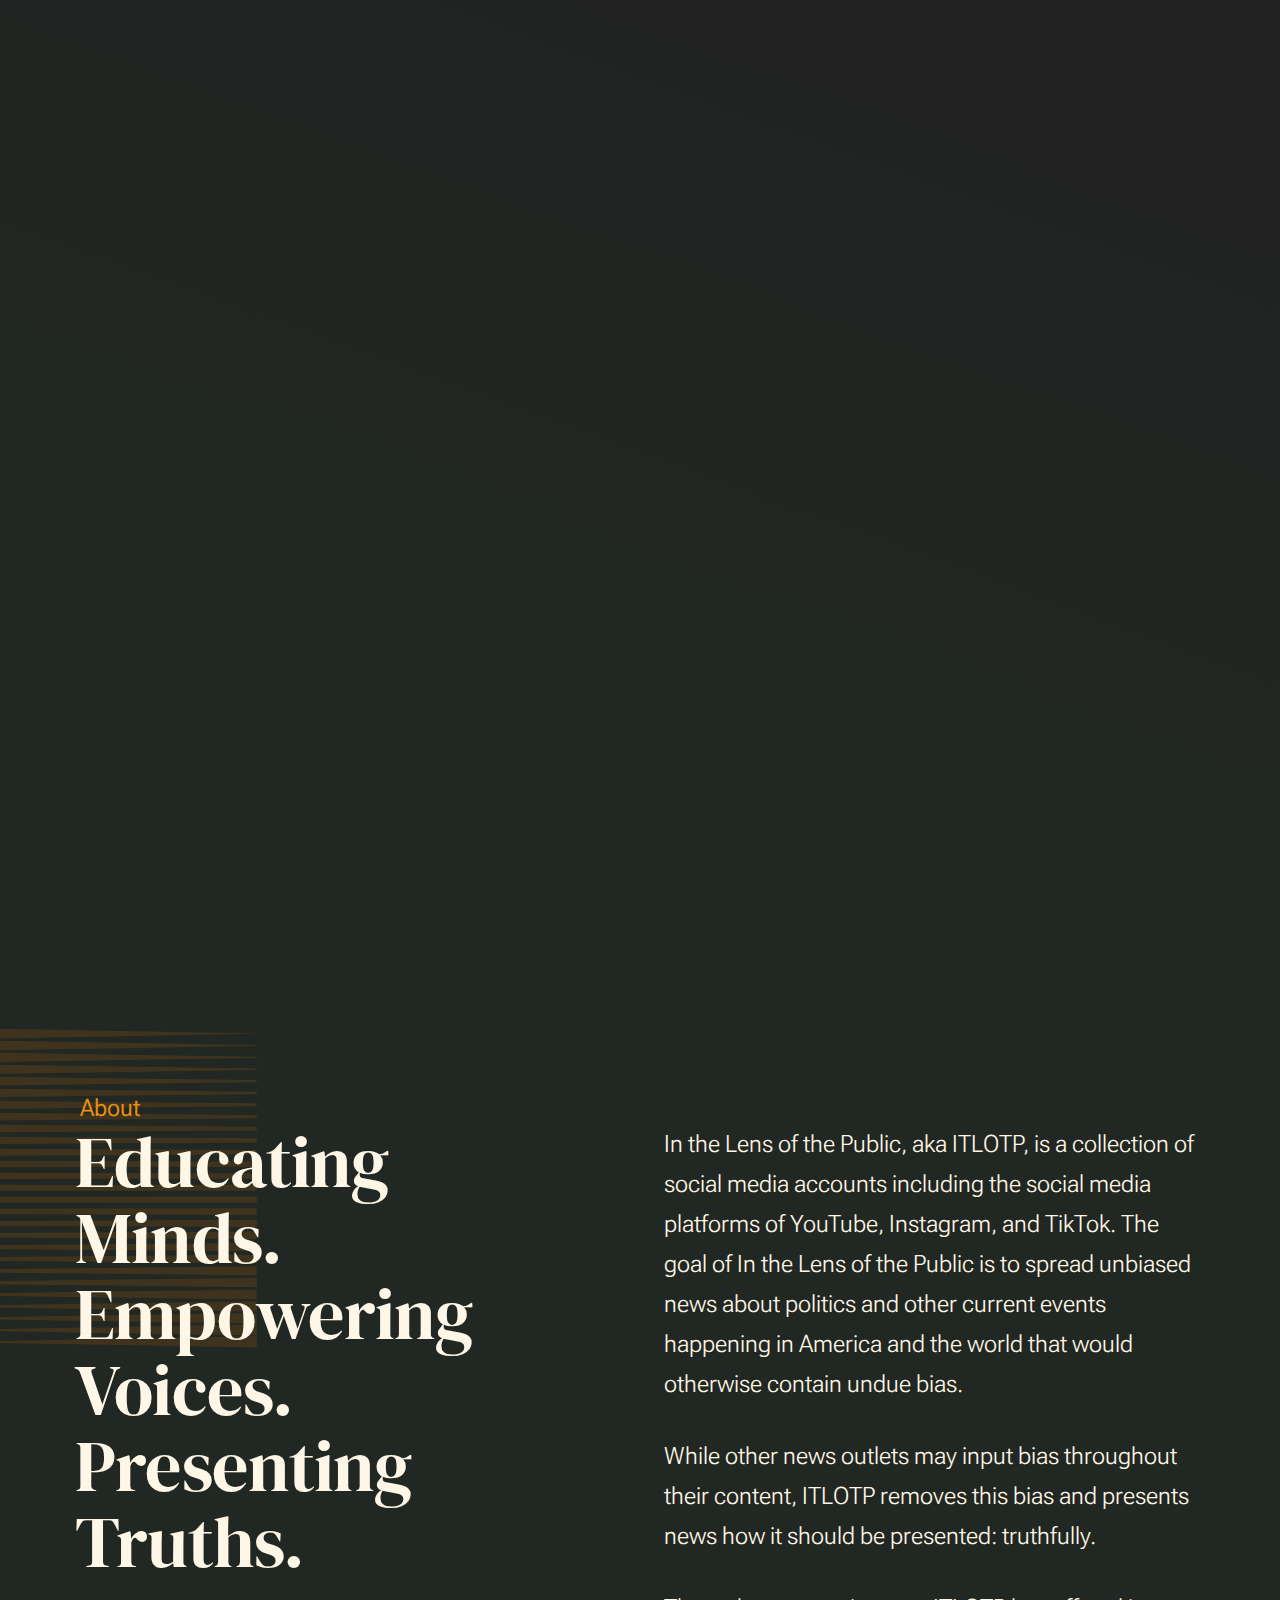
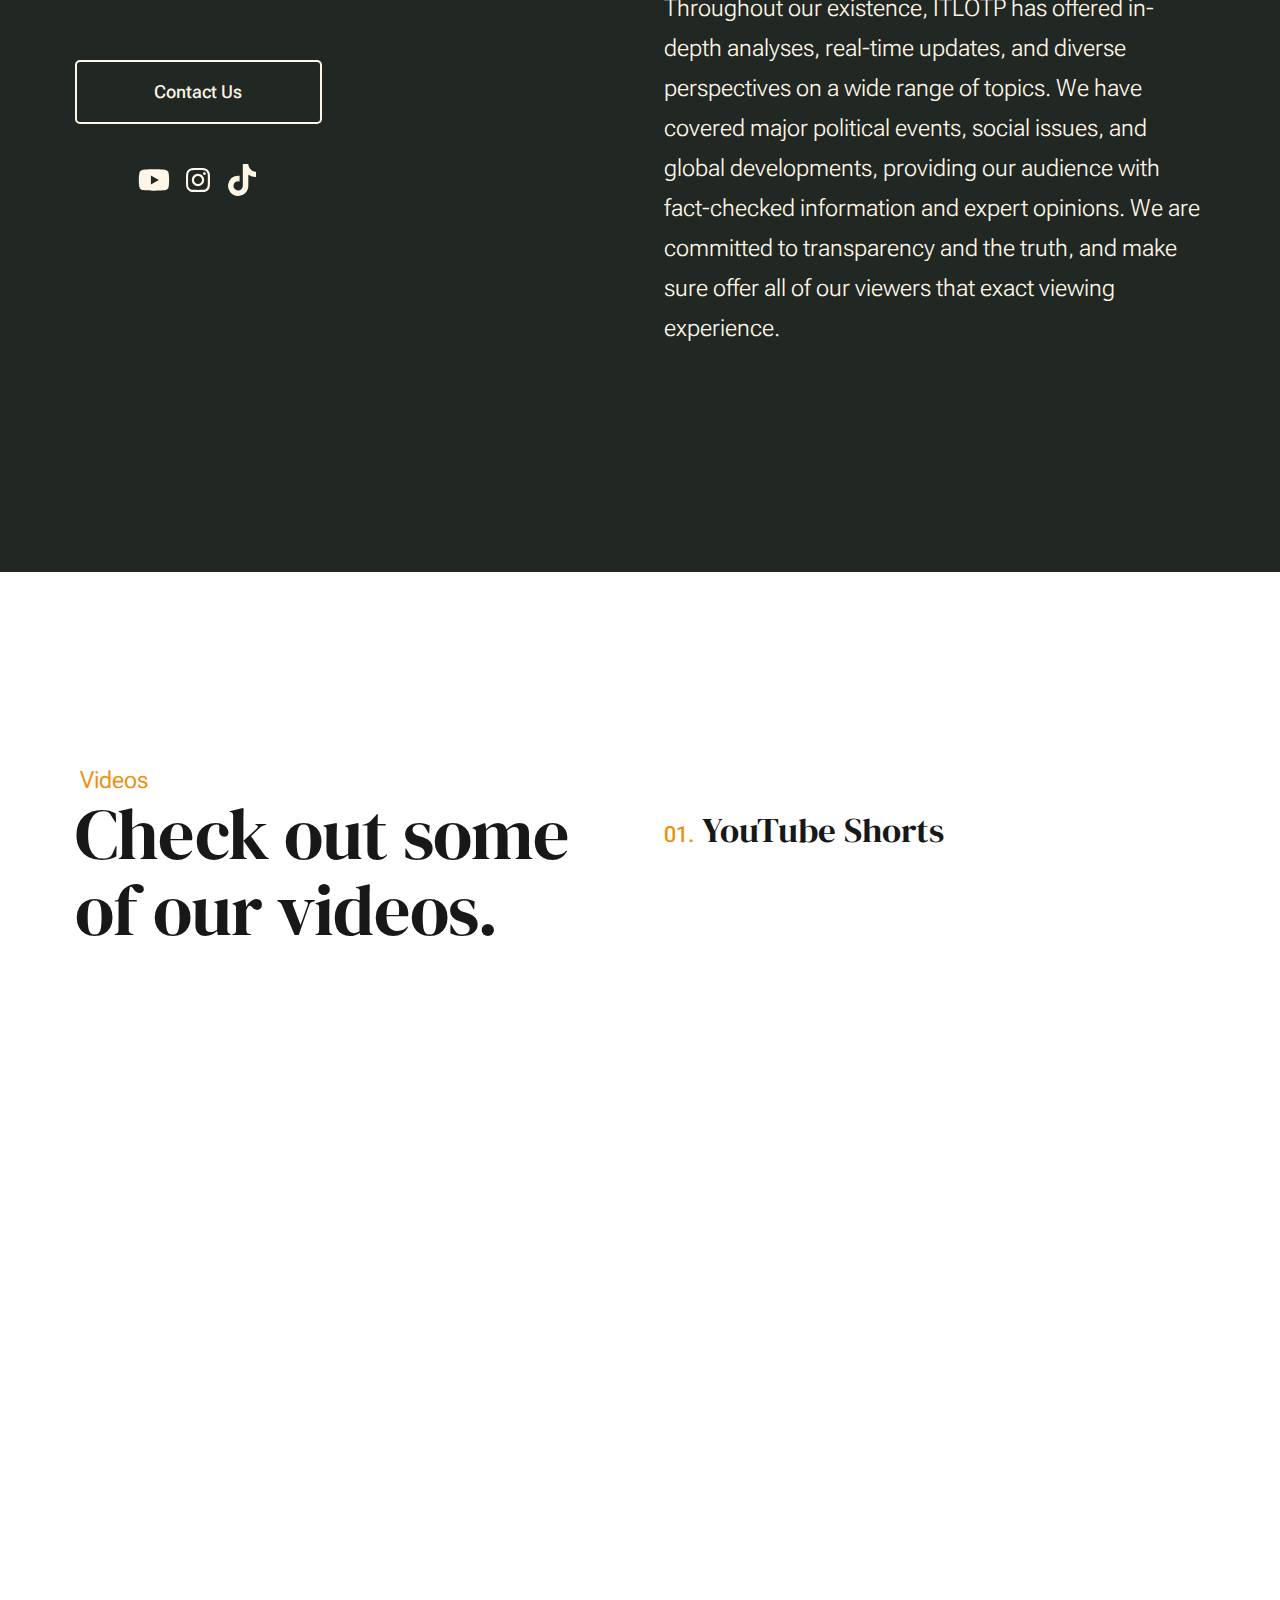
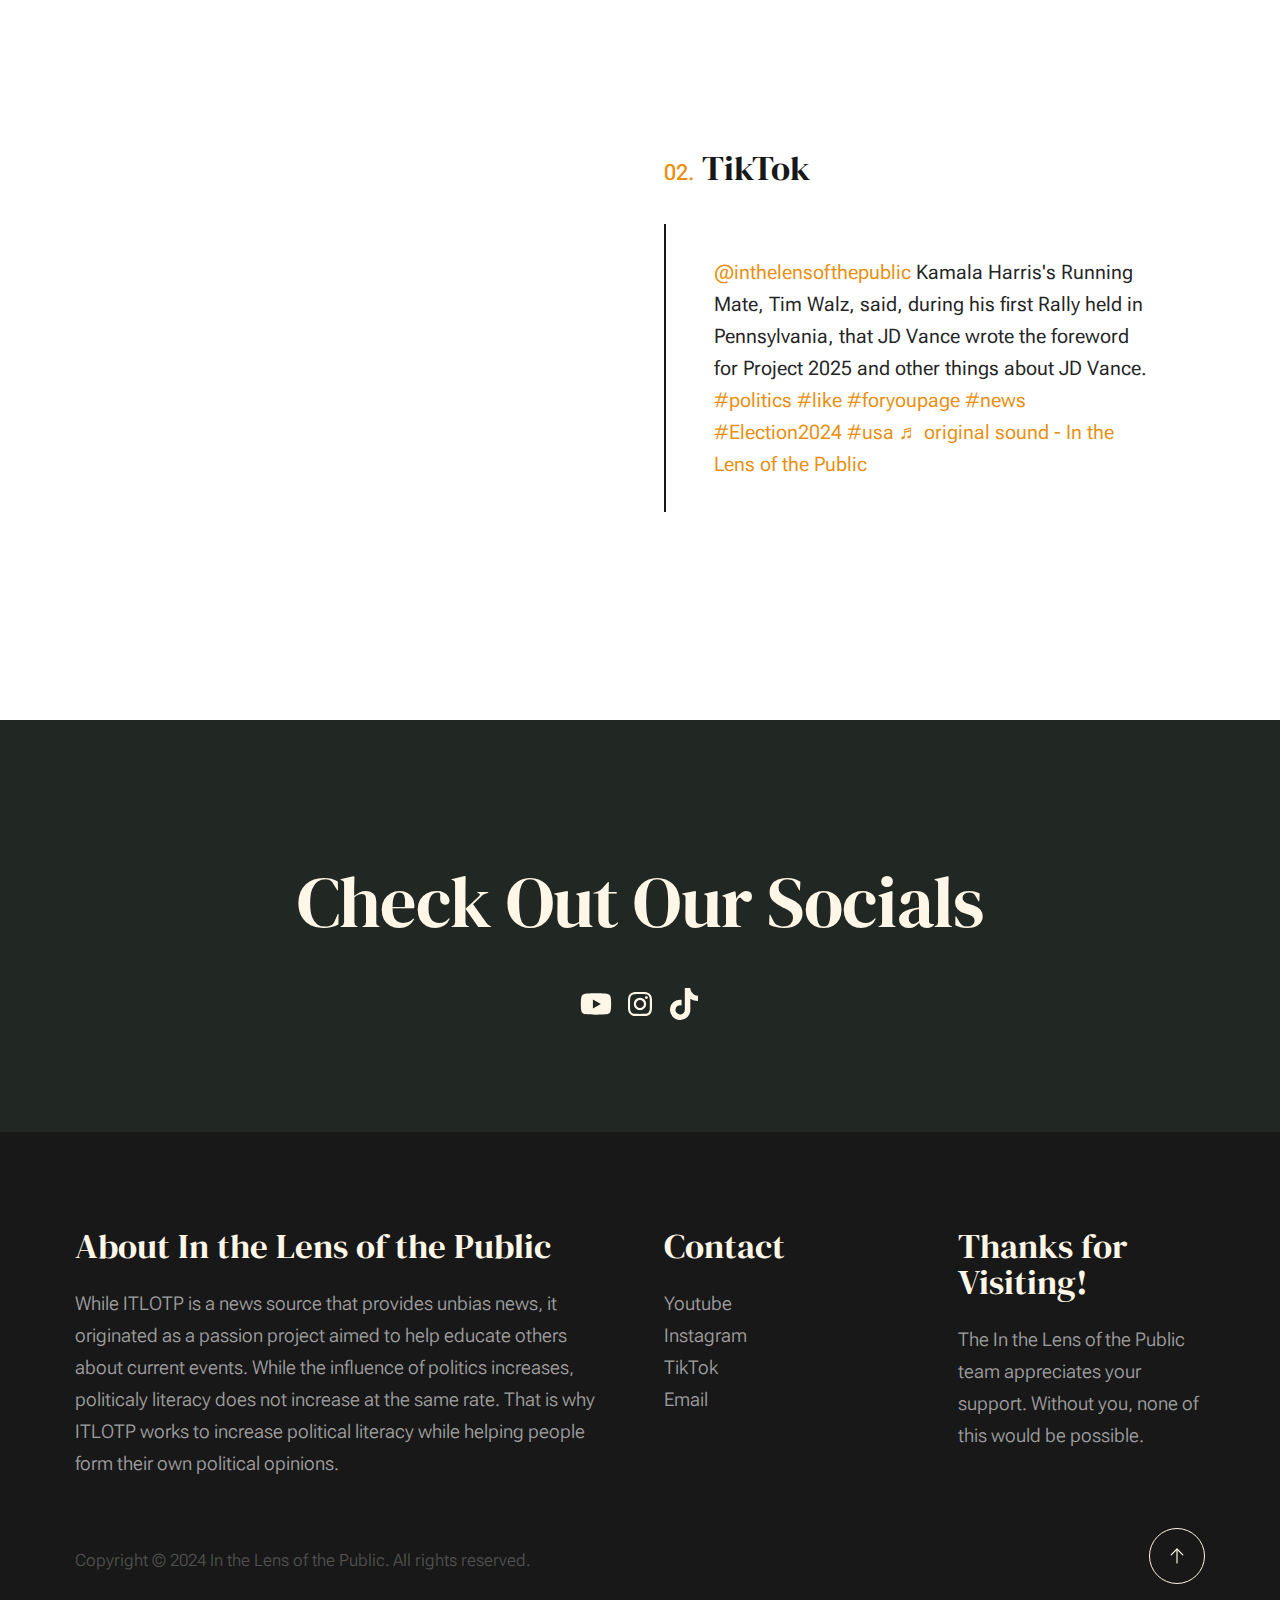
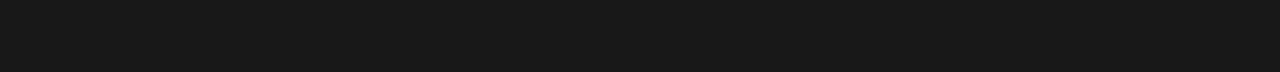
==== index.html @ 461c677e "Add files via upload" ====
<!DOCTYPE html>
<html lang="en" class="no-js" >
<head>

    <!--- basic page needs
    ================================================== -->
    <meta charset="utf-8">
    <meta name="viewport" content="width=device-width, initial-scale=1">
    <title>Home - In the Lens of the Public</title>

    <script>
        document.documentElement.classList.remove('no-js');
        document.documentElement.classList.add('js');
    </script>

    <!-- CSS
    ================================================== -->
    <link rel="stylesheet" href="css/vendor.css">
    <link rel="stylesheet" href="css/styles.css">

    <!-- favicons
    ================================================== -->
    <link rel="apple-touch-icon" sizes="180x180" href="apple-touch-icon.png">
    <link rel="icon" type="image/png" sizes="32x32" href="favicon-32x32.png">
    <link rel="icon" type="image/png" sizes="16x16" href="favicon-16x16.png">
    <link rel="manifest" href="site.webmanifest">

</head>


<body class="no-scroll" id="top">

    
    <!-- preloader
    ================================================== -->
    <div id="preloader">
        <div id="loader" class="dots-fade">
            <div></div>
            <div></div>
            <div></div>
        </div>
    </div>


    <!-- page wrap
    ================================================== -->
    <div id="page" class="s-pagewrap ss-home">


        <!-- # site header 
        ================================================== -->
        <header class="s-header">

            <div class="row s-header__inner width-sixteen-col">

                <div class="s-header__block">
                    <div class="s-header__logo">
                        <a class="logo" href="index.html">
                            <img src="images/inthelensofthepublic_pfp-no-background.png" width="30px" alt="Homepage">
                        </a>
                    </div>

                    <a class="s-header__menu-toggle" href="#0"><span>Menu</span></a>
                </div> <!-- end s-header__block -->

                <nav class="s-header__nav">
    
                    <ul class="s-header__menu-links">
                        <li><a href="index.html#about">About</a></li>
                        <li><a href="index.html#videos">Videos</a></li>
                        <li><a href="termscon.html">Terms and Conditions</a></li>
                        <!-- <li><a href="contact.html">Contact</a></li> -->
                    </ul> <!-- s-header__menu-links -->

                    <div class="s-header__contact">
                        <a href="contact.html" class="btn btn--primary s-header__contact-btn">Contact</a>                        
                    </div> <!-- s-header__contact -->
    
                </nav> <!-- end s-header__nav -->

            </div> <!-- end s-header__inner -->

        </header> <!-- end s-header -->


        <!-- # site main content
        ================================================== -->
        <section id="content" class="s-content">

            <!-- intro
            ----------------------------------------------- -->
            <section id="intro" class="s-intro">

                <div class="row s-intro__content width-sixteen-col">

                    <div class="column lg-12 s-intro__content-inner grid-block">
                        
                        <div class="s-intro__content-text">
                            <div class="s-intro__content-pretitle text-pretitle">In the Lens of the Public</div>
                            <h1 class="s-intro__content-title">
                            Your place for <br>
                            unbaised news <br>
                            covering politics <br>
                            and more.
                            </h1>
                        </div> <!-- s-intro__content-text -->

                        <div class="s-intro__content-media"> 
                            <div class="s-intro__content-media-inner">                               
                                <img src="images/inthelensofthepublic_pfp-no-background.png" alt="">
                                <div class="lines">                               
                                    <span></span>                                  
                                </div>
                            </div>
                        </div> <!-- s-intro__content-media -->                      

                        <div class="s-intro__scroll-down">
                            <a href="#about" class="smoothscroll">
                                <div class="scroll-icon">
                                    <svg xmlns="http://www.w3.org/2000/svg" viewBox="0 0 24 24" width="36" height="36" fill="none" stroke="#97b34a" stroke-width="1" stroke-linecap="round" stroke-linejoin="round">&lt;!--!  Atomicons Free 1.00 by @atisalab License - https://atomicons.com/license/ (Icons: CC BY 4.0) Copyright 2021 Atomicons --&gt;<polyline points="7 13 12 18 17 13"></polyline><line x1="12" y1="18" x2="12" y2="6"></line></svg>
                                </div>
                                <span>Scroll for more</span>
                            </a>
                        </div> <!-- s-intro__scroll-down -->
                        
                    </div> <!-- s-intro__content-inner -->

                </div> <!-- s-intro__content -->

            </section> <!-- end s-intro -->

            <!-- about
            ----------------------------------------------- -->
            <section id="about" class="s-about target-section">

                <div class="row s-about__content width-sixteen-col">
                    <div class="column grid-block grid-section-split">

                        <img src="images/geometric_shape.svg" alt="" class="s-about__content-imgbg">

                        <div class="section-header grid-section-split__header">
                            <div class="text-pretitle">About</div>                           
                            <h2 class="text-display-title">
                            Educating Minds. Empowering Voices. Presenting Truths.
                            </h2>                           
                        </div> <!-- end section-header -->

                        <div class="s-about__content-main grid-section-split__primary">
                            <p class="attention-getter">
                                In the Lens of the Public, aka ITLOTP, is a collection of social media accounts including the social media platforms
                                of YouTube, Instagram, and TikTok. The goal of In the Lens of the Public is to spread unbiased news about
                                politics and other current events happening in America and the world that would otherwise contain undue bias.
                            </p>

                            <p class="attention-getter">
                            While other news outlets may input bias throughout their content, ITLOTP removes this bias and presents news how it
                            should be presented: truthfully.
                            </p>

                            <p class="attention-getter">
                                Throughout our existence, ITLOTP has offered in-depth analyses, real-time updates, and diverse perspectives
                                on a wide range of topics. We have covered major political events, social issues, and global developments,
                                providing our audience with fact-checked information and expert opinions. We are committed to transparency
                                 and the truth, and make sure offer all of our viewers that exact viewing experience.
                            </p>
                        </div> <!-- end s-about__content-main -->

                        <div class="s-about__content-btn grid-section-split__bottom">
                            <a href="contact.html" class="btn btn--stroke u-fullwidth">Contact Us</a>

                            <ul class="s-about__social social-list">
                                <li>
                                    <a href="https://www.youtube.com/@inthelensofthepublic" target="_blank">
                                        <svg xmlns="http://www.w3.org/2000/svg" viewBox="0 0 576 512"><!--!Font Awesome Free 6.6.0 by @fontawesome - https://fontawesome.com License - https://fontawesome.com/license/free Copyright 2024 Fonticons, Inc.--><path d="M549.7 124.1c-6.3-23.7-24.8-42.3-48.3-48.6C458.8 64 288 64 288 64S117.2 64 74.6 75.5c-23.5 6.3-42 24.9-48.3 48.6-11.4 42.9-11.4 132.3-11.4 132.3s0 89.4 11.4 132.3c6.3 23.7 24.8 41.5 48.3 47.8C117.2 448 288 448 288 448s170.8 0 213.4-11.5c23.5-6.3 42-24.2 48.3-47.8 11.4-42.9 11.4-132.3 11.4-132.3s0-89.4-11.4-132.3zm-317.5 213.5V175.2l142.7 81.2-142.7 81.2z"/></svg>
                                        <span class="u-screen-reader-text">Youtube</span>
                                    </a>
                                </li>
                                <li>
                                    <a href="https://www.instagram.com/inthelensofthepublic/" target="_blank">
                                        <svg xmlns="http://www.w3.org/2000/svg" width="24" height="24" viewBox="0 0 24 24" style="fill:rgba(0, 0, 0, 1);transform:;-ms-filter:"><path d="M11.999,7.377c-2.554,0-4.623,2.07-4.623,4.623c0,2.554,2.069,4.624,4.623,4.624c2.552,0,4.623-2.07,4.623-4.624 C16.622,9.447,14.551,7.377,11.999,7.377L11.999,7.377z M11.999,15.004c-1.659,0-3.004-1.345-3.004-3.003 c0-1.659,1.345-3.003,3.004-3.003s3.002,1.344,3.002,3.003C15.001,13.659,13.658,15.004,11.999,15.004L11.999,15.004z"></path><circle cx="16.806" cy="7.207" r="1.078"></circle><path d="M20.533,6.111c-0.469-1.209-1.424-2.165-2.633-2.632c-0.699-0.263-1.438-0.404-2.186-0.42 c-0.963-0.042-1.268-0.054-3.71-0.054s-2.755,0-3.71,0.054C7.548,3.074,6.809,3.215,6.11,3.479C4.9,3.946,3.945,4.902,3.477,6.111 c-0.263,0.7-0.404,1.438-0.419,2.186c-0.043,0.962-0.056,1.267-0.056,3.71c0,2.442,0,2.753,0.056,3.71 c0.015,0.748,0.156,1.486,0.419,2.187c0.469,1.208,1.424,2.164,2.634,2.632c0.696,0.272,1.435,0.426,2.185,0.45 c0.963,0.042,1.268,0.055,3.71,0.055s2.755,0,3.71-0.055c0.747-0.015,1.486-0.157,2.186-0.419c1.209-0.469,2.164-1.424,2.633-2.633 c0.263-0.7,0.404-1.438,0.419-2.186c0.043-0.962,0.056-1.267,0.056-3.71s0-2.753-0.056-3.71C20.941,7.57,20.801,6.819,20.533,6.111z M19.315,15.643c-0.007,0.576-0.111,1.147-0.311,1.688c-0.305,0.787-0.926,1.409-1.712,1.711c-0.535,0.199-1.099,0.303-1.67,0.311 c-0.95,0.044-1.218,0.055-3.654,0.055c-2.438,0-2.687,0-3.655-0.055c-0.569-0.007-1.135-0.112-1.669-0.311 c-0.789-0.301-1.414-0.923-1.719-1.711c-0.196-0.534-0.302-1.099-0.311-1.669c-0.043-0.95-0.053-1.218-0.053-3.654 c0-2.437,0-2.686,0.053-3.655c0.007-0.576,0.111-1.146,0.311-1.687c0.305-0.789,0.93-1.41,1.719-1.712 c0.534-0.198,1.1-0.303,1.669-0.311c0.951-0.043,1.218-0.055,3.655-0.055c2.437,0,2.687,0,3.654,0.055 c0.571,0.007,1.135,0.112,1.67,0.311c0.786,0.303,1.407,0.925,1.712,1.712c0.196,0.534,0.302,1.099,0.311,1.669 c0.043,0.951,0.054,1.218,0.054,3.655c0,2.436,0,2.698-0.043,3.654H19.315z"></path></svg>
                                        <span class="u-screen-reader-text">Instagram</span>
                                    </a>
                                </li>
                                <li>
                                    <a href="https://www.tiktok.com/@inthelensofthepublic/" target="_blank">
                                        <svg xmlns="http://www.w3.org/2000/svg" viewBox="0 0 448 512"><!--!Font Awesome Free 6.6.0 by @fontawesome - https://fontawesome.com License - https://fontawesome.com/license/free Copyright 2024 Fonticons, Inc.--><path d="M448 209.9a210.1 210.1 0 0 1 -122.8-39.3V349.4A162.6 162.6 0 1 1 185 188.3V278.2a74.6 74.6 0 1 0 52.2 71.2V0l88 0a121.2 121.2 0 0 0 1.9 22.2h0A122.2 122.2 0 0 0 381 102.4a121.4 121.4 0 0 0 67 20.1z"/></svg>
                                        <span class="u-screen-reader-text">TikTok</span>
                                    </a>
                                </li>
                            </ul> <!-- end s-footer__social -->
                        </div> <!-- end s-about__content-btn -->
                    
                    </div> <!-- content-inner -->
                </div>
                
            </section> <!-- end s-about -->

            <!-- expertise
            ----------------------------------------------- -->
            <section id="videos" class="s-expertise">

                <div class="row s-expertise__content width-sixteen-col">
                    <div class="column xl-12 grid-block grid-section-split">

                        <div class="section-header grid-section-split__header">
                            <div class="text-pretitle">Videos</div>                           
                            <h2 class="text-display-title">
                            Check out some of our videos.
                            </h2>     
                            
                            <!-- <p class="lead">
                            Lorem ipsum dolor sit amet consectetur adipisicing elit. Laborum suscipit debitis quam dignissimos veritatis atque pariatur magnam obcaecati fugit reprehenderit vel numquam facere esse est deserunt, perferendis commodi voluptatem similique.
                            </p> -->
                        </div> <!-- end section-header -->

                        <div class="s-expertise__content-main grid-section-split__primary">
                            <div class="grid-list-items list-items show-ctr">
                                <div class="grid-list-items__item list-items__item">
                                    <div class="grid-list-items__title list-items__item-header">
                                        <h3 class="list-items__item-title">YouTube Shorts</h3>
                                    </div>
                                    <div class="grid-list-items__text list-items__item-text">
                                        <iframe width="458" height="815" src="https://www.youtube.com/embed/u7QA6MB18es" title="JD Vance Reacts to Harris Choosing Tim Walz as Her Running Mate #politics #us #trump #kamalaharris" frameborder="0" allow="accelerometer; autoplay; clipboard-write; encrypted-media; gyroscope; picture-in-picture; web-share" referrerpolicy="strict-origin-when-cross-origin" allowfullscreen></iframe>
                                    </div>
                                </div> <!-- list-item -->
                                <br>
                                <div class="grid-list-items__item list-items__item">
                                    <div class="grid-list-items__title list-items__item-header">
                                        <h3 class="list-items__item-title">TikTok</h3>
                                    </div>
                                    <div class="grid-list-items__text list-items__item-text">
                                        <p>
                                            <blockquote class="tiktok-embed" cite="https://www.tiktok.com/@inthelensofthepublic/video/7400495485640903979" data-video-id="7400495485640903979" style="max-width: 605px;min-width: 325px;" > <section> <a target="_blank" title="@inthelensofthepublic" href="https://www.tiktok.com/@inthelensofthepublic?refer=embed">@inthelensofthepublic</a> Kamala Harris&#39;s Running Mate, Tim Walz, said, during his first Rally held in Pennsylvania, that JD Vance wrote the foreword for Project 2025 and other things about JD Vance. <a title="politics" target="_blank" href="https://www.tiktok.com/tag/politics?refer=embed">#politics</a> <a title="like" target="_blank" href="https://www.tiktok.com/tag/like?refer=embed">#like</a> <a title="foryoupage" target="_blank" href="https://www.tiktok.com/tag/foryoupage?refer=embed">#foryoupage</a> <a title="news" target="_blank" href="https://www.tiktok.com/tag/news?refer=embed">#news</a> <a title="election2024" target="_blank" href="https://www.tiktok.com/tag/election2024?refer=embed">#Election2024</a> <a title="usa" target="_blank" href="https://www.tiktok.com/tag/usa?refer=embed">#usa</a> <a target="_blank" title="♬ original sound  - In the Lens of the Public" href="https://www.tiktok.com/music/original-sound-In-the-Lens-of-the-Public-7400498515266325290?refer=embed">♬ original sound  - In the Lens of the Public</a> </section> </blockquote> <script async src="https://www.tiktok.com/embed.js"></script>
                                        </p>
                                    </div>
                                </div> <!-- list-expertise__item -->

                            </div> <!-- grid-list-items -->
                        </div> <!-- end s-expertise__content-main -->

                        <!-- <div class="s-expertise__content-btn grid-section-split__bottom">
                            <a href="services.html" class="btn btn--stroke u-fullwidth">View All Services</a> -->
                        </div> <!-- end s-about__content-btn -->

                    </div> <!-- end grid-block-->
                </div> <!-- end s-expertise__content -->

            </section> <!-- end s-expertise -->

            <!-- clients
            ----------------------------------------------- -->
            <!-- <section id="clients" class="s-clients">          

                <div class="row s-clients__content-block width-sixteen-col">
                    <div class="column xl-12 grid-block grid-section-split">
                    
                        <div class="section-header grid-section-split__header">
                            <div class="text-pretitle">Clients</div>                           
                            <h2 class="text-display-title">
                            I have had the privilege of working with these incredible brands.
                            </h2>       
                        </div> <!-- end section-header -->
                    
                        <!-- <div class="grid-section-split__primary">
                            <p class="lead">
                            Quibusdam quis autem voluptatibus earum vel ex error ea. Lorem ipsum dolor sit amet consectetur 
                            adipisicing elit. Laborum suscipit debitis quam dignissimos veritatis atque pariatur magnam 
                            obcaecati fugit reprehenderit vel numquam facere esse est deserunt, perferendis commodi voluptatem similique.
                            </p>   

                            <p>
                            Lorem ipsum dolor sit amet consectetur adipisicing elit. Porro, numquam molestiae vel quaerat quas 
                            facilis voluptates rerum aspernatur quam voluptatem ea, vitae illo, omnis minus vero minima maiores 
                            quia nihil incidunt provident debitis ab qui quasi. Iure unde numquam in nulla praesentium nesciunt 
                            dolore exercitationem, odit expedita minima quisquam ullam ex. Aut perferendis vel consectetur modi esse.
                            Temporibus reprehenderit alias magni atque repellat aspernatur voluptates, accusantium pariatur libero ad 
                            nesciunt illum labore facere. Earum iure consequatur cumque omnis maiores optio.
                            </p>
                        </div>
                    
                    </div>
                </div>

                <div class="row s-clients__content-block width-sixteen-col">
                    <div class="column xl-12">
                    
                        <div class="clients-list">                            
                            <div class="clients-list__item">
                                <a href="#0">
                                    <img src="images/clients/flash.svg" alt="">
                                </a>
                            </div>
                            <div class="clients-list__item">
                                <a href="#0">
                                    <img src="images/clients/rise.svg" alt="">
                                </a>
                            </div>
                            <div class="clients-list__item">
                                <a href="#0">
                                    <img src="images/clients/cactus.svg" alt="">
                                </a>
                            </div>
                            <div class="clients-list__item">
                                <a href="#0">
                                    <img src="images/clients/pinpoint.svg" alt="">
                                </a>
                            </div>
                            <div class="clients-list__item">
                                <a href="#0">
                                    <img src="images/clients/proline.svg" alt="">
                                </a>
                            </div>
                            <div class="clients-list__item">
                                <a href="#0">
                                    <img src="images/clients/vision.svg" alt="">
                                </a>
                            </div>
                            <div class="column clients-list__item">
                                <a href="#0">
                                    <img src="images/clients/volume.svg" alt="">
                                </a>
                            </div>
                            <div class="column clients-list__item">
                                <a href="#0">
                                    <img src="images/clients/hitech.svg" alt="">
                                </a>
                            </div><div class="clients-list__item">
                                <a href="#0">
                                    <img src="images/clients/terra.svg" alt="">
                                </a>
                            </div>
                            <div class="clients-list__item">
                                <a href="#0">
                                    <img src="images/clients/chain.svg" alt="">
                                </a>
                            </div>
                        </div> 

                    </div> 
                </div> 
                                
                <div class="row s-clients__content-block width-sixteen-col">
                    <div class="column xl-12 testimonials">
                    
                        <div class="swiper-container testimonials__slider home-slider">

                            <div class="swiper-wrapper">
                                <div class="testimonials__slide swiper-slide">
                                    <p>
                                    Molestiae incidunt consequatur quis ipsa autem nam sit enim magni. Voluptas tempore rem. 
                                    Explicabo a quaerat sint autem dolore ducimus ut consequatur neque. Nisi dolores quaerat fuga rem nihil nostrum.
                                    Laudantium quia consequatur molestias.
                                    </p>
                                    <div class="testimonials__author">
                                        <img src="images/avatars/user-01.jpg" alt="Author image" class="testimonials__avatar">
                                        <cite class="testimonials__cite">
                                            <strong>John Rockefeller</strong>
                                            <span>Standard Oil Co.</span>
                                        </cite>
                                    </div>
                                </div>
                                <div class="testimonials__slide swiper-slide">
                                    <p>
                                    Nisi dolores quaerat fuga rem nihil nostrum. Molestiae incidunt consequatur quis ipsa autem nam sit enim magni. 
                                    Voluptas tempore rem. Laudantium quia consequatur molestias.
                                    Explicabo a quaerat sint autem dolore ducimus ut consequatur neque.
                                    </p>
                                    <div class="testimonials__author">
                                        <img src="images/avatars/user-04.jpg" alt="Author image" class="testimonials__avatar">
                                        <cite class="testimonials__cite">
                                            <strong>Andrew Carnegie</strong>
                                            <span>Carnegie Steel Co.</span>
                                        </cite>
                                    </div>
                                </div>
                                <div class="testimonials__slide swiper-slide">
                                    <p>
                                    Voluptas tempore rem. Molestiae incidunt consequatur quis ipsa autem nam sit enim magni.  
                                    Explicabo a quaerat sint autem dolore ducimus ut consequatur neque. 
                                    Nisi dolores quaerat fuga rem nihil nostrum. Laudantium quia consequatur molestias.
                                    </p>
                                    <div class="testimonials__author">
                                        <img src="images/avatars/user-06.jpg" alt="Author image" class="testimonials__avatar">
                                        <cite class="testimonials__cite">
                                            <strong>Henry Ford</strong>
                                            <span>Ford Motor Co.</span>
                                        </cite>
                                    </div>
                                </div>
                                <div class="testimonials__slide swiper-slide">
                                    <p>
                                    Molestiae incidunt consequatur quis ipsa autem nam sit enim magni. Voluptas tempore rem. 
                                    Explicabo a quaerat sint autem dolore ducimus ut consequatur neque. Nisi dolores quaerat fuga rem nihil nostrum.
                                    Laudantium quia consequatur molestias.
                                    </p>
                                    <div class="testimonials__author">
                                        <img src="images/avatars/user-02.jpg" alt="Author image" class="testimonials__avatar">
                                        <cite class="testimonials__cite">
                                            <strong>John Morgan</strong>
                                            <span>JP Morgan & Co.</span>
                                        </cite>
                                    </div>
                                </div> 
                            </div> 

                            <div class="swiper-pagination"></div>

                        </div>
                    </div> 
                </div> 


            </section>        

        </section> s-content  -->

        <!-- # cta
        ================================================== -->
        <section id="cta" class="s-cta">

            <div class="row row-x-center text-center">
                <div class="column xl-8 lg-12">

                    <div class="s-cta__content">
                        <h2 class="text-display-title">
                        Check Out Our Socials
                        </h2>
                            <ul class="s-about__social social-list">
                                <li>
                                    <a href="https://www.youtube.com/@inthelensofthepublic" target="_blank">
                                        <svg xmlns="http://www.w3.org/2000/svg" viewBox="0 0 576 512"><!--!Font Awesome Free 6.6.0 by @fontawesome - https://fontawesome.com License - https://fontawesome.com/license/free Copyright 2024 Fonticons, Inc.--><path d="M549.7 124.1c-6.3-23.7-24.8-42.3-48.3-48.6C458.8 64 288 64 288 64S117.2 64 74.6 75.5c-23.5 6.3-42 24.9-48.3 48.6-11.4 42.9-11.4 132.3-11.4 132.3s0 89.4 11.4 132.3c6.3 23.7 24.8 41.5 48.3 47.8C117.2 448 288 448 288 448s170.8 0 213.4-11.5c23.5-6.3 42-24.2 48.3-47.8 11.4-42.9 11.4-132.3 11.4-132.3s0-89.4-11.4-132.3zm-317.5 213.5V175.2l142.7 81.2-142.7 81.2z"/></svg>
                                        <span class="u-screen-reader-text">Youtube</span>
                                    </a>
                                </li>
                                <li>
                                    <a href="https://www.instagram.com/inthelensofthepublic/" target="_blank">
                                        <svg xmlns="http://www.w3.org/2000/svg" width="24" height="24" viewBox="0 0 24 24" style="fill:rgba(0, 0, 0, 1);transform:;-ms-filter:"><path d="M11.999,7.377c-2.554,0-4.623,2.07-4.623,4.623c0,2.554,2.069,4.624,4.623,4.624c2.552,0,4.623-2.07,4.623-4.624 C16.622,9.447,14.551,7.377,11.999,7.377L11.999,7.377z M11.999,15.004c-1.659,0-3.004-1.345-3.004-3.003 c0-1.659,1.345-3.003,3.004-3.003s3.002,1.344,3.002,3.003C15.001,13.659,13.658,15.004,11.999,15.004L11.999,15.004z"></path><circle cx="16.806" cy="7.207" r="1.078"></circle><path d="M20.533,6.111c-0.469-1.209-1.424-2.165-2.633-2.632c-0.699-0.263-1.438-0.404-2.186-0.42 c-0.963-0.042-1.268-0.054-3.71-0.054s-2.755,0-3.71,0.054C7.548,3.074,6.809,3.215,6.11,3.479C4.9,3.946,3.945,4.902,3.477,6.111 c-0.263,0.7-0.404,1.438-0.419,2.186c-0.043,0.962-0.056,1.267-0.056,3.71c0,2.442,0,2.753,0.056,3.71 c0.015,0.748,0.156,1.486,0.419,2.187c0.469,1.208,1.424,2.164,2.634,2.632c0.696,0.272,1.435,0.426,2.185,0.45 c0.963,0.042,1.268,0.055,3.71,0.055s2.755,0,3.71-0.055c0.747-0.015,1.486-0.157,2.186-0.419c1.209-0.469,2.164-1.424,2.633-2.633 c0.263-0.7,0.404-1.438,0.419-2.186c0.043-0.962,0.056-1.267,0.056-3.71s0-2.753-0.056-3.71C20.941,7.57,20.801,6.819,20.533,6.111z M19.315,15.643c-0.007,0.576-0.111,1.147-0.311,1.688c-0.305,0.787-0.926,1.409-1.712,1.711c-0.535,0.199-1.099,0.303-1.67,0.311 c-0.95,0.044-1.218,0.055-3.654,0.055c-2.438,0-2.687,0-3.655-0.055c-0.569-0.007-1.135-0.112-1.669-0.311 c-0.789-0.301-1.414-0.923-1.719-1.711c-0.196-0.534-0.302-1.099-0.311-1.669c-0.043-0.95-0.053-1.218-0.053-3.654 c0-2.437,0-2.686,0.053-3.655c0.007-0.576,0.111-1.146,0.311-1.687c0.305-0.789,0.93-1.41,1.719-1.712 c0.534-0.198,1.1-0.303,1.669-0.311c0.951-0.043,1.218-0.055,3.655-0.055c2.437,0,2.687,0,3.654,0.055 c0.571,0.007,1.135,0.112,1.67,0.311c0.786,0.303,1.407,0.925,1.712,1.712c0.196,0.534,0.302,1.099,0.311,1.669 c0.043,0.951,0.054,1.218,0.054,3.655c0,2.436,0,2.698-0.043,3.654H19.315z"></path></svg>
                                        <span class="u-screen-reader-text">Instagram</span>
                                    </a>
                                </li>
                                <li>
                                    <a href="https://www.tiktok.com/@inthelensofthepublic/" target="_blank">
                                        <svg xmlns="http://www.w3.org/2000/svg" viewBox="0 0 448 512"><!--!Font Awesome Free 6.6.0 by @fontawesome - https://fontawesome.com License - https://fontawesome.com/license/free Copyright 2024 Fonticons, Inc.--><path d="M448 209.9a210.1 210.1 0 0 1 -122.8-39.3V349.4A162.6 162.6 0 1 1 185 188.3V278.2a74.6 74.6 0 1 0 52.2 71.2V0l88 0a121.2 121.2 0 0 0 1.9 22.2h0A122.2 122.2 0 0 0 381 102.4a121.4 121.4 0 0 0 67 20.1z"/></svg>
                                        <span class="u-screen-reader-text">TikTok</span>
                                    </a>
                                </li>
                            </ul> <!-- end s-footer__social -->
        </section> <!-- end s-cta -->

        <!-- # journal
        ================================================== -->
        <!-- <section id="journal" class="s-journal">

            <div class="row s-journal__content width-sixteen-col">
                <div class="column xl-12 grid-block">

                    <div class="grid-full section-header text-center">
                        <div class="text-pretitle">Recent Articles</div>                           
                        <h2 class="text-display-title">
                        Latest articles from my blog.
                        </h2>  
                    </div> 

                    <div class="grid-full s-journal__content-main grid-list-items">

                        <div class="grid-list-items__item blog-card">
                            <div class="blog-card__header">
                                <div class="blog-card__cat-links">
                                    <a href="https://www.dreamhost.com/r.cgi?287326">Sponsored</a>
                                </div>
                                <h3 class="blog-card__title"><a href="https://www.dreamhost.com/r.cgi?287326">Need Web Hosting for Your Websites?</a></h3>
                            </div>
                            <div class="blog-card__text">
                                <p>
                                Need hosting for your website? We would highly recommend <a href="https://www.dreamhost.com/r.cgi?287326">DreamHost</a>.
                                Enjoy 100% in-house support, guaranteed performance and uptime, 1-click installs, and a super-intuitive control 
                                panel to make managing your websites and projects easy. <a href="https://www.dreamhost.com/r.cgi?287326">Sign up</a> now to get started.
                                </p>
                            </div>
                        </div> -->
                        <!-- <div class="grid-list-items__item blog-card">
                            <div class="blog-card__header">
                                <div class="blog-card__cat-links">
                                    <a href="blog.html">Productivity</a>
                                </div>
                                <h3 class="blog-card__title"><a href="single.html">5 Marketing Productivity Apps for Your Team</a></h3>
                            </div>
                            <div class="blog-card__text">
                                <p>
                                Rerum quam quos. Quibusdam quis autem voluptatibus earum vel ex error ea magni. Aut asperiores 
                                sit mollitia. Rem neque et voluptatem eos quia sed eligendi et. Eaque velit eligendi ut 
                                magnam. Cumque ducimus laborum doloribus facere maxime vel earum quidem enim suscipit.
                                </p>
                            </div>
                        </div> 
                        <div class="grid-list-items__item blog-card">
                            <div class="blog-card__header">
                                <div class="blog-card__cat-links">
                                    <a href="blog.html">SEO</a>
                                </div>
                                <h3 class="blog-card__title"><a href="single.html">7 SEO Factors to Consider for Better Website Ranking</a></h3>
                            </div>
                            <div class="blog-card__text">
                                <p>
                                Quibusdam quis autem voluptatibus earum vel ex error ea magni. Rerum quam quos. Aut asperiores 
                                sit mollitia. Rem neque et voluptatem eos quia sed eligendi et. Eaque velit eligendi ut 
                                magnam. Cumque ducimus laborum doloribus facere maxime vel earum quidem enim suscipit.
                                </p>
                            </div>
                        </div> 
                        <div class="grid-list-items__item blog-card">
                            <div class="blog-card__header">
                                <div class="blog-card__cat-links">
                                    <a href="blog.html">Productivity</a>
                                </div>
                                <h3 class="blog-card__title"><a href="single.html">5 Effective Web Design Principles</a></h3>
                            </div>
                            <div class="blog-card__text">
                                <p>
                                Lorem ipsum dolor sit amet consectetur, adipisicing elit. Rerum ullam et laborum aperiam. 
                                Dignissimos quae voluptatibus ullam esse sapiente fugiat, rerum labore cupiditate obcaecati 
                                dolore necessitatibus id magni rem officia dolor nam sit laudantium. Quo eaque eveniet quibusdam unde. 
                                </p>
                            </div>
                        </div> 

                    </div> 

                </div> 
            </div> 

        </section>  -->


        <!-- # footer 
        ================================================== -->
        <footer class="s-footer">
            <div class="row s-footer__content">
                <div class="column xl-6 lg-6 md-12 s-footer__block s-footer__about">                    
                    <h3>About In the Lens of the Public</h3>
                    <p>
                        While ITLOTP is a news source that provides unbias news, it originated as a passion project aimed to help educate others
                        about current events. While the influence of politics increases, politicaly literacy does not increase at the same rate.
                        That is why ITLOTP works to increase political literacy while helping people form their own political opinions.
                    </p>               
                </div>                
                <div class="column xl-3 lg-6 md-12 s-footer__block s-footer__site-links">
                    <h3>Contact</h3>
                    <ul class="link-list">
                        <li><a href="https://www.youtube.com/@inthelensofthepublic" target="_blank">Youtube</a></li>
                        <li><a href="https://www.instagram.com/inthelensofthepublic/" target="_blank">Instagram</a></li>
                        <li><a href="https://www.tiktok.com/@inthelensofthepublic" target="_blank">TikTok</a></li>
                        <li><a href="email.html" target="_blank">Email</a></li>
                    </ul>
                </div>
                <div class="column xl-3 lg-6 md-12 tab-12 s-footer__block s-footer__newsletter">
                    <h3>Thanks for Visiting!</h3>

                    <p>
                    The In the Lens of the Public team appreciates your support. Without you, none of this would be possible.
                    </p>

                    <!-- <div class="subscribe-form">
                        <form id="mc-form" class="mc-form">
                            <input type="email" name="EMAIL" id="mce-EMAIL" class="u-fullwidth text-center" placeholder="Your Email Address" title="The domain portion of the email address is invalid (the portion after the @)." pattern="^([^\x00-\x20\x22\x28\x29\x2c\x2e\x3a-\x3c\x3e\x40\x5b-\x5d\x7f-\xff]+|\x22([^\x0d\x22\x5c\x80-\xff]|\x5c[\x00-\x7f])*\x22)(\x2e([^\x00-\x20\x22\x28\x29\x2c\x2e\x3a-\x3c\x3e\x40\x5b-\x5d\x7f-\xff]+|\x22([^\x0d\x22\x5c\x80-\xff]|\x5c[\x00-\x7f])*\x22))*\x40([^\x00-\x20\x22\x28\x29\x2c\x2e\x3a-\x3c\x3e\x40\x5b-\x5d\x7f-\xff]+|\x5b([^\x0d\x5b-\x5d\x80-\xff]|\x5c[\x00-\x7f])*\x5d)(\x2e([^\x00-\x20\x22\x28\x29\x2c\x2e\x3a-\x3c\x3e\x40\x5b-\x5d\x7f-\xff]+|\x5b([^\x0d\x5b-\x5d\x80-\xff]|\x5c[\x00-\x7f])*\x5d))*(\.\w{2,})+$" required>
                            <input type="submit" name="subscribe" value="Subscribe" class="btn btn--primary btn--small u-fullwidth">
                            <div class="mc-status"></div>
                        </form>
                    </div> -->
                </div>
            </div> 
            
            <div class="row s-footer__bottom">
                <div class="column xl-6 lg-12">
                    <p class="ss-copyright">
                        <span>Copyright © 2024 In the Lens of the Public. All rights reserved.</span> 
                    </p>
                </div>

                <div class="ss-go-top">
                    <a class="smoothscroll" title="Back to Top" href="#top">
                        <svg xmlns="http://www.w3.org/2000/svg" viewBox="0 0 24 24" width="36" height="36" fill="none" stroke="#ffffff" stroke-width="1" stroke-linecap="round" stroke-linejoin="round">&lt;!--!  Atomicons Free 1.00 by @atisalab License - https://atomicons.com/license/ (Icons: CC BY 4.0) Copyright 2021 Atomicons --&gt;<polyline points="17 11 12 6 7 11"></polyline><line x1="12" y1="18" x2="12" y2="6"></line></svg>
                    </a>
                </div> <!-- end ss-go-top -->
            </div>
            
        </footer> <!-- end s-footer -->

    </div> <!-- end page-wrap -->

    <!-- Java Script
    ================================================== -->
    <script src="js/plugins.js"></script>
    <script src="js/main.js"></script>

</body>
</html>
---- css/vendor.css ----
/* ===================================================================
 * Monica Third-party Stylesheets
 * Template Ver. 1.0.0
 * 12-13-2022
 * -------------------------------------------------------------------
 *
 * TOC:
 * # PrismJS
 * # Swiper
 *
 * ------------------------------------------------------------------- */


/* ===================================================================
 * # PrismJS 1.20.0
 *   https://prismjs.com/download.html#themes=prism-okaidia&languages=markup+css+clike+javascript+markup-templating+php 
 *   
 *   okaidia theme for JavaScript, CSS and HTML
 *   Loosely based on Monokai textmate theme by http://www.monokai.nl/
 *   @author ocodia
 * ------------------------------------------------------------------- */
code[class*=language-],
pre[class*=language-] {
  color          : #f8f8f2;
  background     : none;
  text-shadow    : 0 1px rgba(0, 0, 0, 0.3);
  font-family    : var(--font-mono);
  font-size      : calc(var(--text-size) * 0.9444);
  text-align     : left;
  white-space    : pre;
  word-spacing   : normal;
  word-break     : normal;
  word-wrap      : normal;
  line-height    : var(--vspace-1);
  -moz-tab-size  : 4;
  -o-tab-size    : 4;
  tab-size       : 4;
  -webkit-hyphens: none;
  -ms-hyphens    : none;
  hyphens        : none;
}

/* Code blocks */
pre[class*=language-] {
  padding : var(--vspace-0_5) 0 var(--vspace-1);
  margin  : var(--vspace-1) 0;
  overflow: auto;
}

:not(pre)>code[class*=language-],
pre[class*=language-] {
  background: #272822;
}

/* Inline code */
:not(pre)>code[class*=language-] {
  padding    : 0.1em;
  white-space: normal;
}

.token.comment,
.token.prolog,
.token.doctype,
.token.cdata {
  color: slategray;
}

.token.punctuation {
  color: #f8f8f2;
}

.token.namespace {
  opacity: 0.7;
}

.token.property,
.token.tag,
.token.constant,
.token.symbol,
.token.deleted {
  color: #f92672;
}

.token.boolean,
.token.number {
  color: #ae81ff;
}

.token.selector,
.token.attr-name,
.token.string,
.token.char,
.token.builtin,
.token.inserted {
  color: #a6e22e;
}

.token.operator,
.token.entity,
.token.url,
.language-css .token.string,
.style .token.string,
.token.variable {
  color: #f8f8f2;
}

.token.atrule,
.token.attr-value,
.token.function,
.token.class-name {
  color: #e6db74;
}

.token.keyword {
  color: #66d9ef;
}

.token.regex,
.token.important {
  color: #fd971f;
}

.token.important,
.token.bold {
  font-weight: bold;
}

.token.italic {
  font-style: italic;
}

.token.entity {
  cursor: help;
}



/* ===================================================================
 * # Swiper 6.4.5
 *   Most modern mobile touch slider and framework with hardware accelerated transitions
 *   https://swiperjs.com
 *
 *   Copyright 2014-2020 Vladimir Kharlampidi
 *
 *   Released under the MIT License
 *
 *   Released on: December 18, 2020
 * ------------------------------------------------------------------- */
@font-face {
  font-family: "swiper-icons";
  src        : url("data:application/font-woff;charset=utf-8;base64, [base64]//wADZ2x5ZgAAAywAAADMAAAD2MHtryVoZWFkAAABbAAAADAAAAA2E2+eoWhoZWEAAAGcAAAAHwAAACQC9gDzaG10eAAAAigAAAAZAAAArgJkABFsb2NhAAAC0AAAAFoAAABaFQAUGG1heHAAAAG8AAAAHwAAACAAcABAbmFtZQAAA/gAAAE5AAACXvFdBwlwb3N0AAAFNAAAAGIAAACE5s74hXjaY2BkYGAAYpf5Hu/j+W2+MnAzMYDAzaX6QjD6/4//Bxj5GA8AuRwMYGkAPywL13jaY2BkYGA88P8Agx4j+/8fQDYfA1AEBWgDAIB2BOoAeNpjYGRgYNBh4GdgYgABEMnIABJzYNADCQAACWgAsQB42mNgYfzCOIGBlYGB0YcxjYGBwR1Kf2WQZGhhYGBiYGVmgAFGBiQQkOaawtDAoMBQxXjg/wEGPcYDDA4wNUA2CCgwsAAAO4EL6gAAeNpj2M0gyAACqxgGNWBkZ2D4/wMA+xkDdgAAAHjaY2BgYGaAYBkGRgYQiAHyGMF8FgYHIM3DwMHABGQrMOgyWDLEM1T9/w8UBfEMgLzE////P/5//f/V/xv+r4eaAAeMbAxwIUYmIMHEgKYAYjUcsDAwsLKxc3BycfPw8jEQA/[base64]/uznmfPFBNODM2K7MTQ45YEAZqGP81AmGGcF3iPqOop0r1SPTaTbVkfUe4HXj97wYE+yNwWYxwWu4v1ugWHgo3S1XdZEVqWM7ET0cfnLGxWfkgR42o2PvWrDMBSFj/IHLaF0zKjRgdiVMwScNRAoWUoH78Y2icB/yIY09An6AH2Bdu/UB+yxopYshQiEvnvu0dURgDt8QeC8PDw7Fpji3fEA4z/PEJ6YOB5hKh4dj3EvXhxPqH/SKUY3rJ7srZ4FZnh1PMAtPhwP6fl2PMJMPDgeQ4rY8YT6Gzao0eAEA409DuggmTnFnOcSCiEiLMgxCiTI6Cq5DZUd3Qmp10vO0LaLTd2cjN4fOumlc7lUYbSQcZFkutRG7g6JKZKy0RmdLY680CDnEJ+UMkpFFe1RN7nxdVpXrC4aTtnaurOnYercZg2YVmLN/d/gczfEimrE/fs/bOuq29Zmn8tloORaXgZgGa78yO9/cnXm2BpaGvq25Dv9S4E9+5SIc9PqupJKhYFSSl47+Qcr1mYNAAAAeNptw0cKwkAAAMDZJA8Q7OUJvkLsPfZ6zFVERPy8qHh2YER+3i/BP83vIBLLySsoKimrqKqpa2hp6+jq6RsYGhmbmJqZSy0sraxtbO3sHRydnEMU4uR6yx7JJXveP7WrDycAAAAAAAH//wACeNpjYGRgYOABYhkgZgJCZgZNBkYGLQZtIJsFLMYAAAw3ALgAeNolizEKgDAQBCchRbC2sFER0YD6qVQiBCv/H9ezGI6Z5XBAw8CBK/m5iQQVauVbXLnOrMZv2oLdKFa8Pjuru2hJzGabmOSLzNMzvutpB3N42mNgZGBg4GKQYzBhYMxJLMlj4GBgAYow/P/PAJJhLM6sSoWKfWCAAwDAjgbRAAB42mNgYGBkAIIbCZo5IPrmUn0hGA0AO8EFTQAA") format("woff");
  font-weight: 400;
  font-style : normal;
}

:root {
  --swiper-theme-color: #007aff;
}

.swiper-container {
  margin-left : auto;
  margin-right: auto;
  position    : relative;
  overflow    : hidden;
  list-style  : none;
  padding     : 0;
  /* Fix of Webkit flickering */
  z-index     : 1;
}

.swiper-container-vertical>.swiper-wrapper {
  flex-direction: column;
}

.swiper-wrapper {
  position           : relative;
  width              : 100%;
  height             : 100%;
  z-index            : 1;
  display            : flex;
  transition-property: transform;
  box-sizing         : content-box;
}

.swiper-container-android .swiper-slide,
.swiper-wrapper {
  transform: translate3d(0px, 0, 0);
}

.swiper-container-multirow>.swiper-wrapper {
  flex-wrap: wrap;
}

.swiper-container-multirow-column>.swiper-wrapper {
  flex-wrap     : wrap;
  flex-direction: column;
}

.swiper-container-free-mode>.swiper-wrapper {
  transition-timing-function: ease-out;
  margin                    : 0 auto;
}

.swiper-slide {
  flex-shrink        : 0;
  width              : 100%;
  height             : 100%;
  position           : relative;
  transition-property: transform;
}

.swiper-slide-invisible-blank {
  visibility: hidden;
}

/* Auto Height */
.swiper-container-autoheight,
.swiper-container-autoheight .swiper-slide {
  height: auto;
}

.swiper-container-autoheight .swiper-wrapper {
  align-items        : flex-start;
  transition-property: transform, height;
}

/* 3D Effects */
.swiper-container-3d {
  perspective: 1200px;
}

.swiper-container-3d .swiper-wrapper,
.swiper-container-3d .swiper-slide,
.swiper-container-3d .swiper-slide-shadow-left,
.swiper-container-3d .swiper-slide-shadow-right,
.swiper-container-3d .swiper-slide-shadow-top,
.swiper-container-3d .swiper-slide-shadow-bottom,
.swiper-container-3d .swiper-cube-shadow {
  transform-style: preserve-3d;
}

.swiper-container-3d .swiper-slide-shadow-left,
.swiper-container-3d .swiper-slide-shadow-right,
.swiper-container-3d .swiper-slide-shadow-top,
.swiper-container-3d .swiper-slide-shadow-bottom {
  position      : absolute;
  left          : 0;
  top           : 0;
  width         : 100%;
  height        : 100%;
  pointer-events: none;
  z-index       : 10;
}

.swiper-container-3d .swiper-slide-shadow-left {
  background-image: linear-gradient(to left, rgba(0, 0, 0, 0.5), rgba(0, 0, 0, 0));
}

.swiper-container-3d .swiper-slide-shadow-right {
  background-image: linear-gradient(to right, rgba(0, 0, 0, 0.5), rgba(0, 0, 0, 0));
}

.swiper-container-3d .swiper-slide-shadow-top {
  background-image: linear-gradient(to top, rgba(0, 0, 0, 0.5), rgba(0, 0, 0, 0));
}

.swiper-container-3d .swiper-slide-shadow-bottom {
  background-image: linear-gradient(to bottom, rgba(0, 0, 0, 0.5), rgba(0, 0, 0, 0));
}

/* CSS Mode */
.swiper-container-css-mode>.swiper-wrapper {
  overflow          : auto;
  scrollbar-width   : none;
  /* For Firefox */
  -ms-overflow-style: none;
  /* For Internet Explorer and Edge */
}

.swiper-container-css-mode>.swiper-wrapper::-webkit-scrollbar {
  display: none;
}

.swiper-container-css-mode>.swiper-wrapper>.swiper-slide {
  scroll-snap-align: start start;
}

.swiper-container-horizontal.swiper-container-css-mode>.swiper-wrapper {
  -ms-scroll-snap-type: x mandatory;
  scroll-snap-type    : x mandatory;
}

.swiper-container-vertical.swiper-container-css-mode>.swiper-wrapper {
  -ms-scroll-snap-type: y mandatory;
  scroll-snap-type    : y mandatory;
}

:root {
  --swiper-navigation-size   : 44px;
  /*
    --swiper-navigation-color: var(--swiper-theme-color);
    */
}

.swiper-button-prev,
.swiper-button-next {
  position       : absolute;
  top            : 50%;
  width          : calc(var(--swiper-navigation-size) / 44 * 27);
  height         : var(--swiper-navigation-size);
  margin-top     : calc(-1 * var(--swiper-navigation-size) / 2);
  z-index        : 10;
  cursor         : pointer;
  display        : flex;
  align-items    : center;
  justify-content: center;
  color          : var(--swiper-navigation-color, var(--swiper-theme-color));
}

.swiper-button-prev.swiper-button-disabled,
.swiper-button-next.swiper-button-disabled {
  opacity       : 0.35;
  cursor        : auto;
  pointer-events: none;
}

.swiper-button-prev:after,
.swiper-button-next:after {
  font-family   : swiper-icons;
  font-size     : var(--swiper-navigation-size);
  text-transform: none !important;
  letter-spacing: 0;
  text-transform: none;
  font-variant  : initial;
  line-height   : 1;
}

.swiper-button-prev,
.swiper-container-rtl .swiper-button-next {
  left : 10px;
  right: auto;
}

.swiper-button-prev:after,
.swiper-container-rtl .swiper-button-next:after {
  content: "prev";
}

.swiper-button-next,
.swiper-container-rtl .swiper-button-prev {
  right: 10px;
  left : auto;
}

.swiper-button-next:after,
.swiper-container-rtl .swiper-button-prev:after {
  content: "next";
}

.swiper-button-prev.swiper-button-white,
.swiper-button-next.swiper-button-white {
  --swiper-navigation-color: #ffffff;
}

.swiper-button-prev.swiper-button-black,
.swiper-button-next.swiper-button-black {
  --swiper-navigation-color: #000000;
}

.swiper-button-lock {
  display: none;
}

:root {
  /*
    --swiper-pagination-color: var(--swiper-theme-color);
    */
}

.swiper-pagination {
  position  : absolute;
  text-align: center;
  transition: 300ms opacity;
  transform : translate3d(0, 0, 0);
  z-index   : 10;
}

.swiper-pagination.swiper-pagination-hidden {
  opacity: 0;
}

/* Common Styles */
.swiper-pagination-fraction,
.swiper-pagination-custom,
.swiper-container-horizontal>.swiper-pagination-bullets {
  bottom: 10px;
  left  : 0;
  width : 100%;
}

/* Bullets */
.swiper-pagination-bullets-dynamic {
  overflow : hidden;
  font-size: 0;
}

.swiper-pagination-bullets-dynamic .swiper-pagination-bullet {
  transform: scale(0.33);
  position : relative;
}

.swiper-pagination-bullets-dynamic .swiper-pagination-bullet-active {
  transform: scale(1);
}

.swiper-pagination-bullets-dynamic .swiper-pagination-bullet-active-main {
  transform: scale(1);
}

.swiper-pagination-bullets-dynamic .swiper-pagination-bullet-active-prev {
  transform: scale(0.66);
}

.swiper-pagination-bullets-dynamic .swiper-pagination-bullet-active-prev-prev {
  transform: scale(0.33);
}

.swiper-pagination-bullets-dynamic .swiper-pagination-bullet-active-next {
  transform: scale(0.66);
}

.swiper-pagination-bullets-dynamic .swiper-pagination-bullet-active-next-next {
  transform: scale(0.33);
}

.swiper-pagination-bullet {
  width        : 8px;
  height       : 8px;
  display      : inline-block;
  border-radius: 100%;
  background   : #000;
  opacity      : 0.2;
}

button.swiper-pagination-bullet {
  border            : none;
  margin            : 0;
  padding           : 0;
  box-shadow        : none;
  -webkit-appearance: none;
  -moz-appearance   : none;
  appearance        : none;
}

.swiper-pagination-clickable .swiper-pagination-bullet {
  cursor: pointer;
}

.swiper-pagination-bullet-active {
  opacity   : 1;
  background: var(--swiper-pagination-color, var(--swiper-theme-color));
}

.swiper-container-vertical>.swiper-pagination-bullets {
  right    : 10px;
  top      : 50%;
  transform: translate3d(0px, -50%, 0);
}

.swiper-container-vertical>.swiper-pagination-bullets .swiper-pagination-bullet {
  margin : 6px 0;
  display: block;
}

.swiper-container-vertical>.swiper-pagination-bullets.swiper-pagination-bullets-dynamic {
  top      : 50%;
  transform: translateY(-50%);
  width    : 8px;
}

.swiper-container-vertical>.swiper-pagination-bullets.swiper-pagination-bullets-dynamic .swiper-pagination-bullet {
  display   : inline-block;
  transition: 200ms transform, 200ms top;
}

.swiper-container-horizontal>.swiper-pagination-bullets .swiper-pagination-bullet {
  margin: 0 4px;
}

.swiper-container-horizontal>.swiper-pagination-bullets.swiper-pagination-bullets-dynamic {
  left       : 50%;
  transform  : translateX(-50%);
  white-space: nowrap;
}

.swiper-container-horizontal>.swiper-pagination-bullets.swiper-pagination-bullets-dynamic .swiper-pagination-bullet {
  transition: 200ms transform, 200ms left;
}

.swiper-container-horizontal.swiper-container-rtl>.swiper-pagination-bullets-dynamic .swiper-pagination-bullet {
  transition: 200ms transform, 200ms right;
}

/* Progress */
.swiper-pagination-progressbar {
  background: rgba(0, 0, 0, 0.25);
  position  : absolute;
}

.swiper-pagination-progressbar .swiper-pagination-progressbar-fill {
  background      : var(--swiper-pagination-color, var(--swiper-theme-color));
  position        : absolute;
  left            : 0;
  top             : 0;
  width           : 100%;
  height          : 100%;
  transform       : scale(0);
  transform-origin: left top;
}

.swiper-container-rtl .swiper-pagination-progressbar .swiper-pagination-progressbar-fill {
  transform-origin: right top;
}

.swiper-container-horizontal>.swiper-pagination-progressbar,
.swiper-container-vertical>.swiper-pagination-progressbar.swiper-pagination-progressbar-opposite {
  width : 100%;
  height: 4px;
  left  : 0;
  top   : 0;
}

.swiper-container-vertical>.swiper-pagination-progressbar,
.swiper-container-horizontal>.swiper-pagination-progressbar.swiper-pagination-progressbar-opposite {
  width : 4px;
  height: 100%;
  left  : 0;
  top   : 0;
}

.swiper-pagination-white {
  --swiper-pagination-color: #ffffff;
}

.swiper-pagination-black {
  --swiper-pagination-color: #000000;
}

.swiper-pagination-lock {
  display: none;
}

/* Scrollbar */
.swiper-scrollbar {
  border-radius   : 10px;
  position        : relative;
  -ms-touch-action: none;
  background      : rgba(0, 0, 0, 0.1);
}

.swiper-container-horizontal>.swiper-scrollbar {
  position: absolute;
  left    : 1%;
  bottom  : 3px;
  z-index : 50;
  height  : 5px;
  width   : 98%;
}

.swiper-container-vertical>.swiper-scrollbar {
  position: absolute;
  right   : 3px;
  top     : 1%;
  z-index : 50;
  width   : 5px;
  height  : 98%;
}

.swiper-scrollbar-drag {
  height       : 100%;
  width        : 100%;
  position     : relative;
  background   : rgba(0, 0, 0, 0.5);
  border-radius: 10px;
  left         : 0;
  top          : 0;
}

.swiper-scrollbar-cursor-drag {
  cursor: move;
}

.swiper-scrollbar-lock {
  display: none;
}

.swiper-zoom-container {
  width          : 100%;
  height         : 100%;
  display        : flex;
  justify-content: center;
  align-items    : center;
  text-align     : center;
}

.swiper-zoom-container>img,
.swiper-zoom-container>svg,
.swiper-zoom-container>canvas {
  max-width    : 100%;
  max-height   : 100%;
  -o-object-fit: contain;
  object-fit   : contain;
}

.swiper-slide-zoomed {
  cursor: move;
}

/* Preloader */
:root {
  /*
    --swiper-preloader-color: var(--swiper-theme-color);
    */
}

.swiper-lazy-preloader {
  width            : 42px;
  height           : 42px;
  position         : absolute;
  left             : 50%;
  top              : 50%;
  margin-left      : -21px;
  margin-top       : -21px;
  z-index          : 10;
  transform-origin : 50%;
  -webkit-animation: swiper-preloader-spin 1s infinite linear;
  animation        : swiper-preloader-spin 1s infinite linear;
  box-sizing       : border-box;
  border           : 4px solid var(--swiper-preloader-color, var(--swiper-theme-color));
  border-radius    : 50%;
  border-top-color : transparent;
}

.swiper-lazy-preloader-white {
  --swiper-preloader-color: #fff;
}

.swiper-lazy-preloader-black {
  --swiper-preloader-color: #000;
}

@-webkit-keyframes swiper-preloader-spin {
  100% {
    transform: rotate(360deg);
  }
}

@keyframes swiper-preloader-spin {
  100% {
    transform: rotate(360deg);
  }
}

/* a11y */
.swiper-container .swiper-notification {
  position      : absolute;
  left          : 0;
  top           : 0;
  pointer-events: none;
  opacity       : 0;
  z-index       : -1000;
}

.swiper-container-fade.swiper-container-free-mode .swiper-slide {
  transition-timing-function: ease-out;
}

.swiper-container-fade .swiper-slide {
  pointer-events     : none;
  transition-property: opacity;
}

.swiper-container-fade .swiper-slide .swiper-slide {
  pointer-events: none;
}

.swiper-container-fade .swiper-slide-active,
.swiper-container-fade .swiper-slide-active .swiper-slide-active {
  pointer-events: auto;
}

.swiper-container-cube {
  overflow: visible;
}

.swiper-container-cube .swiper-slide {
  pointer-events             : none;
  -webkit-backface-visibility: hidden;
  backface-visibility        : hidden;
  z-index                    : 1;
  visibility                 : hidden;
  transform-origin           : 0 0;
  width                      : 100%;
  height                     : 100%;
}

.swiper-container-cube .swiper-slide .swiper-slide {
  pointer-events: none;
}

.swiper-container-cube.swiper-container-rtl .swiper-slide {
  transform-origin: 100% 0;
}

.swiper-container-cube .swiper-slide-active,
.swiper-container-cube .swiper-slide-active .swiper-slide-active {
  pointer-events: auto;
}

.swiper-container-cube .swiper-slide-active,
.swiper-container-cube .swiper-slide-next,
.swiper-container-cube .swiper-slide-prev,
.swiper-container-cube .swiper-slide-next+.swiper-slide {
  pointer-events: auto;
  visibility    : visible;
}

.swiper-container-cube .swiper-slide-shadow-top,
.swiper-container-cube .swiper-slide-shadow-bottom,
.swiper-container-cube .swiper-slide-shadow-left,
.swiper-container-cube .swiper-slide-shadow-right {
  z-index                    : 0;
  -webkit-backface-visibility: hidden;
  backface-visibility        : hidden;
}

.swiper-container-cube .swiper-cube-shadow {
  position  : absolute;
  left      : 0;
  bottom    : 0px;
  width     : 100%;
  height    : 100%;
  background: #000;
  opacity   : 0.6;
  filter    : blur(50px);
  z-index   : 0;
}

.swiper-container-flip {
  overflow: visible;
}

.swiper-container-flip .swiper-slide {
  pointer-events             : none;
  -webkit-backface-visibility: hidden;
  backface-visibility        : hidden;
  z-index                    : 1;
}

.swiper-container-flip .swiper-slide .swiper-slide {
  pointer-events: none;
}

.swiper-container-flip .swiper-slide-active,
.swiper-container-flip .swiper-slide-active .swiper-slide-active {
  pointer-events: auto;
}

.swiper-container-flip .swiper-slide-shadow-top,
.swiper-container-flip .swiper-slide-shadow-bottom,
.swiper-container-flip .swiper-slide-shadow-left,
.swiper-container-flip .swiper-slide-shadow-right {
  z-index                    : 0;
  -webkit-backface-visibility: hidden;
  backface-visibility        : hidden;
}
---- css/styles.css ----
@charset "UTF-8";
/* =================================================================== 
 * Monica Main Stylesheet
 * Template Ver. 1.0.0
 * 12-13-2022
 * ------------------------------------------------------------------
 *
 * TOC:
 * # SETTINGS
 *		## fonts
 *    	## colors
 *	  	## spacing and typescale
 *		## grid variables
 * # CSS RESET
 * # GRID
 *		## extra large devices
 *		## large devices
 *		## medium devices 
 *		## tablet devices
 *		## mobile devices
 *		## small mobile devices
 *		## additional column stackpoints 
 * # BASE SETUP
 * # UTILITY CLASSES
 * # TYPOGRAPHY 
 *		## additional typography & helper classes
 *		## lists
 *		## media 
 *		## spacing
 * # PRELOADER
 *		## page loaded
 * # FORM 
 *		## style placeholder text
 *		## change autocomplete styles in Chrome
 * # BUTTONS
 * # TABLE
 * # COMPONENTS
 *		## pagination 
 *		## alert box 
 *		## skillbars
 *		## stats tabs
 * # PROJECT-WIDE SHARED STYLES
 *		## list items
 *		## social list
 *		## blog card
 *		## testimonials
 *		## swiper overrides
 * # GRID-BASED LAYOUTS
 *		## grid block
 *		## list grid
 * # PAGE WRAP
 * # SITE HEADER
 *		## logo
 *		## main navigation
 *		## mobile menu toggle
 * # PAGEHEADER & PAGECONTENT
 * # INTRO
 *		## intro content
 *		## intro scroll down
 *		## intro transitions
 * # ABOUT
 * # EXPERTISE
 * # CLIENTS
 *		## clients list
 * # CTA
 * # JOURNAL
 * # FOOTER
 *		## newsletter
 *		## copyright
 *		## go top
 * # BLOG STYLES 
 * # PAGE STYLES 
 *		## services page
 *		## contact page
 *
 * ------------------------------------------------------------------ */


/* ===================================================================
 * # SETTINGS
 *
 *
 * ------------------------------------------------------------------- */

/* ------------------------------------------------------------------- 
 * ## fonts 
 * ------------------------------------------------------------------- */
@import url("https://fonts.googleapis.com/css2?family=DM+Serif+Display&family=Roboto+Flex:opsz,wght@8..144,300;8..144,400;8..144,500;8..144,600&display=swap");

:root {
	--font-1: "Roboto Flex", sans-serif;
	--font-2: "DM Serif Display", Serif;

  /* monospace
   */
	--font-mono: Consolas, "Andale Mono", Courier, "Courier New", monospace;
}

/* ------------------------------------------------------------------- 
 * ## colors
 * ------------------------------------------------------------------- */
:root {
  /* color-1(#EA9010)
   * color-2(#343D35)
   * color-3(#FEF5E4)
   */
	--color-1: hsla(35, 87%, 49%, 1);
	--color-2: hsla(127, 8%, 22%, 1);
	--color-3: hsla(39, 93%, 95%, 1);

  /* theme color variations
   */
	--color-1-lightest             : hsla(35, 87%, 96%, 1);
	--color-1-lighter              : hsla(35, 87%, 69%, 1);
	--color-1-light                : hsla(35, 87%, 59%, 1);
	--color-1-dark                 : hsla(35, 87%, 39%, 1);
	--color-1-darker               : hsla(35, 87%, 29%, 1);
	--color-1-darkest              : hsla(35, 87%, 10%, 1);

	--color-2-lightest             : hsla(127, 8%, 55%, 1);
	--color-2-lighter              : hsla(127, 8%, 42%, 1);
	--color-2-light                : hsla(127, 8%, 32%, 1);
	--color-2-dark                 : hsla(127, 8%, 14%, 1);
	--color-2-darker               : hsla(127, 8%, 2%, 1);
	
	--color-3-light                : hsla(39, 93%, 100%, 1);
	--color-3-dark                 : hsla(39, 93%, 85%, 1);
	--color-3-darker               : hsla(39, 93%, 75%, 1);

  /* feedback colors
   * color-error(#ffd1d2), color-success(#c8e675), 
   * color-info(#d7ecfb), color-notice(#fff099)
   */
	--color-error                  : hsla(359, 100%, 91%, 1);
	--color-success                : hsla(76, 69%, 68%, 1);
	--color-info                   : hsla(205, 82%, 91%, 1);
	--color-notice                 : hsla(51, 100%, 80%, 1);
	--color-error-content          : hsla(359, 50%, 50%, 1);
	--color-success-content        : hsla(76, 29%, 28%, 1);
	--color-info-content           : hsla(205, 32%, 31%, 1);
	--color-notice-content         : hsla(51, 30%, 30%, 1);

  /* shades 
   * generated using 
   * Tint & Shade Generator 
   * (https                     ://maketintsandshades.com/)
   */
	--color-black                  : #000000;
	--color-gray-19                : #121212;
	--color-gray-18                : #242525;
	--color-gray-17                : #363737;
	--color-gray-16                : #484949;
	--color-gray-15                : #5b5c5c;
	--color-gray-14                : #6d6e6e;
	--color-gray-13                : #7f8080;
	--color-gray-12                : #919292;
	--color-gray-11                : #a3a5a5;
	--color-gray-10                : #b5b7b7;
	--color-gray-9                 : #bcbebe;
	--color-gray-8                 : #c4c5c5;
	--color-gray-7                 : #cbcdcd;
	--color-gray-6                 : #d3d4d4;
	--color-gray-5                 : #dadbdb;
	--color-gray-4                 : #e1e2e2;
	--color-gray-3                 : #e9e9e9;
	--color-gray-2                 : #f0f1f1;
	--color-gray-1                 : #f8f8f8;
	--color-white                  : #ffffff;

  /* text
   */
	--color-text                   : var(--color-gray-18);
	--color-text-dark              : #181818;
	--color-text-light             : var(--color-gray-14);
	--color-placeholder            : var(--color-gray-12);

  /* link
   */
	--color-link                   : var(--color-1);
	--color-link-hover             : var(--color-2-lighter);
	--color-link-active            : var(--color-2-lighter);

  /* buttons
   */
	--color-btn                    : var(--color-gray-4);
	--color-btn-text               : var(--color-text);
	--color-btn-hover              : var(--color-gray-5);
	--color-btn-hover-text         : var(--color-text);
	--color-btn-primary            : var(--color-1);
	--color-btn-primary-text       : var(--color-2-dark);
	--color-btn-primary-hover      : var(--color-1-light);
	--color-btn-primary-hover-text : var(--color-2-dark);
	--color-btn-stroke             : var(--color-text-dark);
	--color-btn-stroke-text        : var(--color-text-dark);
	--color-btn-stroke-hover       : var(--color-text-dark);
	--color-btn-stroke-hover-text  : var(--color-white);

  /* preloader
   */
	--color-preloader-bg           : var(--color-2-dark);
	--color-loader                 : var(--color-white);
	--color-loader-light           : var(--color-2-light);

  /* others
   */
	--color-body                   : white;
	--color-border                 : rgba(0, 0, 0, .1);
	--border-radius                : 5px;
}

/* ------------------------------------------------------------------- 
 * ## spacing and typescale
 * ------------------------------------------------------------------- */
:root {
  /* spacing
   * base font size: 20px 
   * vertical space unit : 32px
   */
	--base-size        : 62.5%;
	--multiplier       : 1;
	--base-font-size   : calc(2rem * var(--multiplier));
	--space            : calc(3.2rem * var(--multiplier));

  /* vertical spacing 
   */
	--vspace-0_125     : calc(0.125 * var(--space));
	--vspace-0_25      : calc(0.25 * var(--space));
	--vspace-0_375     : calc(0.375 * var(--space));
	--vspace-0_5       : calc(0.5 * var(--space));
	--vspace-0_625     : calc(0.625 * var(--space));
	--vspace-0_75      : calc(0.75 * var(--space));
	--vspace-0_875     : calc(0.875 * var(--space));
	--vspace-1         : calc(var(--space));
	--vspace-1_25      : calc(1.25 * var(--space));
	--vspace-1_5       : calc(1.5 * var(--space));
	--vspace-1_75      : calc(1.75 * var(--space));
	--vspace-2         : calc(2 * var(--space));
	--vspace-2_5       : calc(2.5 * var(--space));
	--vspace-3         : calc(3 * var(--space));
	--vspace-3_5       : calc(3.5 * var(--space));
	--vspace-4         : calc(4 * var(--space));
	--vspace-4_5       : calc(4.5 * var(--space));
	--vspace-5         : calc(5 * var(--space));
	--vspace-5_5       : calc(5.5 * var(--space));
	--vspace-6         : calc(6 * var(--space));
	--vspace-6_5       : calc(6.5 * var(--space));
	--vspace-7         : calc(7 * var(--space));
	--vspace-7_5       : calc(7.5 * var(--space));
	--vspace-8         : calc(8 * var(--space));
	--vspace-8_5       : calc(8.5 * var(--space));
	--vspace-9         : calc(9 * var(--space));
	--vspace-9_5       : calc(9.5 * var(--space));
	--vspace-10        : calc(10 * var(--space));

  /* type scale
   * ratio 1        :2 | base: 20px
   * -------------------------------------------------------
   *
   * --text-huge-3    = (148.60px)
   * --text-huge-2    = (123.83px)
   * --text-huge-1    = (103.20px)
   * --text-display-3 = (86.00px)
   * --text-display-2 = (71.66px)
   * --text-display-1 = (59.72px)
   * --text-xxxl      = (49.77px)
   * --text-xxl       = (41.47px)
   * --text-xl        = (34.56px)
   * --text-lg        = (28.80px)
   * --text-md        = (24.00px)
   * --text-size      = (20.00px) BASE
   * --text-sm        = (16.67px)
   * --text-xs        = (13.89px)
   *
   * ---------------------------------------------------------
   */
	--text-scale-ratio : 1.2;
	--text-size        : var(--base-font-size);
	--text-xs          : calc((var(--text-size) / var(--text-scale-ratio)) / var(--text-scale-ratio));
	--text-sm          : calc(var(--text-xs) * var(--text-scale-ratio));
	--text-md          : calc(var(--text-sm) * var(--text-scale-ratio) * var(--text-scale-ratio));
	--text-lg          : calc(var(--text-md) * var(--text-scale-ratio));
	--text-xl          : calc(var(--text-lg) * var(--text-scale-ratio));
	--text-xxl         : calc(var(--text-xl) * var(--text-scale-ratio));
	--text-xxxl        : calc(var(--text-xxl) * var(--text-scale-ratio));
	--text-display-1   : calc(var(--text-xxxl) * var(--text-scale-ratio));
	--text-display-2   : calc(var(--text-display-1) * var(--text-scale-ratio));
	--text-display-3   : calc(var(--text-display-2) * var(--text-scale-ratio));
	--text-huge-1      : calc(var(--text-display-3) * var(--text-scale-ratio));
	--text-huge-2      : calc(var(--text-huge-1) * var(--text-scale-ratio));
	--text-huge-3      : calc(var(--text-huge-2) * var(--text-scale-ratio));

  /* default button height
   */
	--vspace-btn       : var(--vspace-2);
}

/* on mobile devices below 600px, change the value of '--multiplier' 
 * to adjust the values of base font size and vertical space unit.
 */
@media screen and (max-width: 600px) {
	:root {
		--multiplier: .9375;
	}
}

/* ------------------------------------------------------------------- 
 * ## grid variables
 * ------------------------------------------------------------------- */
:root {
  
  /* widths for rows and containers
   */
	--width-sixteen-cols: 1760px;
	--width-default     : 1320px;
	--width-wide        : 1600px;
	--width-wider       : 1800px;
	--width-narrow      : 1200px;
	--width-narrower    : 1000px;
	--width-narrowest   : 800px;
	--width-full        : 100%;
	--width-grid-max    : var(--width-default);

  /* gutter
   */
	--gutter            : 2.4rem;
}

/* on large screen devices
 */
@media screen and (max-width: 1000px) {
	:root {
		--gutter: 2.2rem;
	}
}

/* on small devices
 */
@media screen and (max-width: 600px) {
	:root {
		--gutter: 1rem;
	}
}



/* ====================================================================
 * # CSS RESET
 *
 *
 * --------------------------------------------------------------------
 * http://meyerweb.com/eric/tools/css/reset/ 
 * v2.0 | 20110126
 * License: none (public domain)
 * -------------------------------------------------------------------- */
html,
body,
div,
span,
applet,
object,
iframe,
h1,
h2,
h3,
h4,
h5,
h6,
p,
blockquote,
pre,
a,
abbr,
acronym,
address,
big,
cite,
code,
del,
dfn,
em,
img,
ins,
kbd,
q,
s,
samp,
small,
strike,
strong,
sub,
sup,
tt,
var,
b,
u,
i,
center,
dl,
dt,
dd,
ol,
ul,
li,
fieldset,
form,
label,
legend,
table,
caption,
tbody,
tfoot,
thead,
tr,
th,
td,
article,
aside,
canvas,
details,
embed,
figure,
figcaption,
footer,
header,
hgroup,
menu,
nav,
output,
ruby,
section,
summary,
time,
mark,
audio,
video {
	margin        : 0;
	padding       : 0;
	border        : 0;
	font-size     : 100%;
	font          : inherit;
	vertical-align: baseline;
}

/* HTML5 display-role reset for older browsers */
article,
aside,
details,
figcaption,
figure,
footer,
header,
hgroup,
menu,
nav,
section {
	display: block;
}

body {
	line-height: 1;
}

ol,
ul {
	list-style: none;
}

blockquote,
q {
	quotes: none;
}

blockquote:before,
blockquote:after,
q:before,
q:after {
	content: "";
	content: none;
}

table {
	border-collapse: collapse;
	border-spacing : 0;
}


/* ===================================================================
 * # GRID v5.0.0
 *
 *
 * -------------------------------------------------------------------
 * - Grid system based on the flex display property.
 *
 * - Grid breakpoints are based on MAXIMUM WIDTH media queries, 
 *   meaning they apply to that one breakpoint and ALL THOSE BELOW IT.
 *
 * - Grid columns without a specified width will automatically layout 
 *   as equal width columns.
 *
 * - On viewports 400px and below, all grid columns will stacked 
 *   vertically
 *
 * ------------------------------------------------------------------- */

/* row 
 */
.row {
	display  : flex;
	flex-flow: row wrap;
	width    : min(92%, var(--width-grid-max));
	margin   : 0 auto;
}

.row .row {
	width       : auto;
	margin-left : calc(var(--gutter) * -1);
	margin-right: calc(var(--gutter) * -1);
}

/* column
 */
.column {
	flex   : 1;
	padding: 0 var(--gutter);
}

.collapse>.column,
.column.collapse {
	padding: 0;
}

/* row utility classes
 */
.row.row-wrap {
	flex-wrap: wrap;
}

.row.row-nowrap {
	flex-wrap: nowrap;
}

.row.row-y-top {
	align-items: flex-start;
}

.row.row-y-bottom {
	align-items: flex-end;
}

.row.row-y-center {
	align-items: center;
}

.row.row-stretch {
	align-items: stretch;
}

.row.row-baseline {
	align-items: baseline;
}

.row.row-x-left {
	justify-content: flex-start;
}

.row.row-x-right {
	justify-content: flex-end;
}

.row.row-x-center {
	justify-content: center;
}

.row.row-center {
	align-items    : center;
	justify-content: center;
}

/* ------------------------- -------------------------------------------
 * ## extra large devices (1201px and above)
 * -------------------------------------------------------------------- */
.xl-1 {
	flex : none;
	width: 8.3333333333%;
}

.xl-2 {
	flex : none;
	width: 16.6666666667%;
}

.xl-3 {
	flex : none;
	width: 25%;
}

.xl-4 {
	flex : none;
	width: 33.3333333333%;
}

.xl-5 {
	flex : none;
	width: 41.6666666667%;
}

.xl-6 {
	flex : none;
	width: 50%;
}

.xl-7 {
	flex : none;
	width: 58.3333333333%;
}

.xl-8 {
	flex : none;
	width: 66.6666666667%;
}

.xl-9 {
	flex : none;
	width: 75%;
}

.xl-10 {
	flex : none;
	width: 83.3333333333%;
}

.xl-11 {
	flex : none;
	width: 91.6666666667%;
}

.xl-12 {
	flex : none;
	width: 100%;
}

/* --------------------------------------------------------------------
 * ## large devices (1001px to 1200px)
 * -------------------------------------------------------------------- */
@media screen and (max-width: 1200px) {
	.lg-1 {
		flex : none;
		width: 8.3333333333%;
	}

	.lg-2 {
		flex : none;
		width: 16.6666666667%;
	}

	.lg-3 {
		flex : none;
		width: 25%;
	}

	.lg-4 {
		flex : none;
		width: 33.3333333333%;
	}

	.lg-5 {
		flex : none;
		width: 41.6666666667%;
	}

	.lg-6 {
		flex : none;
		width: 50%;
	}

	.lg-7 {
		flex : none;
		width: 58.3333333333%;
	}

	.lg-8 {
		flex : none;
		width: 66.6666666667%;
	}

	.lg-9 {
		flex : none;
		width: 75%;
	}

	.lg-10 {
		flex : none;
		width: 83.3333333333%;
	}

	.lg-11 {
		flex : none;
		width: 91.6666666667%;
	}

	.lg-12 {
		flex : none;
		width: 100%;
	}
}

/* --------------------------------------------------------------------
 * ## medium devices (801px to 1000px)
 * -------------------------------------------------------------------- */
@media screen and (max-width: 1000px) {
	.md-1 {
		flex : none;
		width: 8.3333333333%;
	}

	.md-2 {
		flex : none;
		width: 16.6666666667%;
	}

	.md-3 {
		flex : none;
		width: 25%;
	}

	.md-4 {
		flex : none;
		width: 33.3333333333%;
	}

	.md-5 {
		flex : none;
		width: 41.6666666667%;
	}

	.md-6 {
		flex : none;
		width: 50%;
	}

	.md-7 {
		flex : none;
		width: 58.3333333333%;
	}

	.md-8 {
		flex : none;
		width: 66.6666666667%;
	}

	.md-9 {
		flex : none;
		width: 75%;
	}

	.md-10 {
		flex : none;
		width: 83.3333333333%;
	}

	.md-11 {
		flex : none;
		width: 91.6666666667%;
	}

	.md-12 {
		flex : none;
		width: 100%;
	}
}

/* --------------------------------------------------------------------
 * ## tablet devices (601px to 800px)  
 * -------------------------------------------------------------------- */
@media screen and (max-width: 800px) {
	.tab-1 {
		flex : none;
		width: 8.3333333333%;
	}

	.tab-2 {
		flex : none;
		width: 16.6666666667%;
	}

	.tab-3 {
		flex : none;
		width: 25%;
	}

	.tab-4 {
		flex : none;
		width: 33.3333333333%;
	}

	.tab-5 {
		flex : none;
		width: 41.6666666667%;
	}

	.tab-6 {
		flex : none;
		width: 50%;
	}

	.tab-7 {
		flex : none;
		width: 58.3333333333%;
	}

	.tab-8 {
		flex : none;
		width: 66.6666666667%;
	}

	.tab-9 {
		flex : none;
		width: 75%;
	}

	.tab-10 {
		flex : none;
		width: 83.3333333333%;
	}

	.tab-11 {
		flex : none;
		width: 91.6666666667%;
	}

	.tab-12 {
		flex : none;
		width: 100%;
	}
}

/* --------------------------------------------------------------------
 * ## mobile devices (401px to 600px)  
 * -------------------------------------------------------------------- */
@media screen and (max-width: 600px) {
	.row {
		width        : 100%;
		padding-left : 6vw;
		padding-right: 6vw;
	}

	.row .row {
		padding-left : 0;
		padding-right: 0;
	}

	.mob-1 {
		flex : none;
		width: 8.3333333333%;
	}

	.mob-2 {
		flex : none;
		width: 16.6666666667%;
	}

	.mob-3 {
		flex : none;
		width: 25%;
	}

	.mob-4 {
		flex : none;
		width: 33.3333333333%;
	}

	.mob-5 {
		flex : none;
		width: 41.6666666667%;
	}

	.mob-6 {
		flex : none;
		width: 50%;
	}

	.mob-7 {
		flex : none;
		width: 58.3333333333%;
	}

	.mob-8 {
		flex : none;
		width: 66.6666666667%;
	}

	.mob-9 {
		flex : none;
		width: 75%;
	}

	.mob-10 {
		flex : none;
		width: 83.3333333333%;
	}

	.mob-11 {
		flex : none;
		width: 91.6666666667%;
	}

	.mob-12 {
		flex : none;
		width: 100%;
	}
}

/* --------------------------------------------------------------------
 * ## small mobile devices (up to 400px)
 * -------------------------------------------------------------------- */

/* stack columns vertically
 */
@media screen and (max-width: 400px) {
	.row .row {
		margin-left : 0;
		margin-right: 0;
	}

	.column {
		flex        : none;
		width       : 100%;
		margin-left : 0;
		margin-right: 0;
		padding     : 0;
	}
}

/* --------------------------------------------------------------------
 * ## additional column stackpoints 
 * -------------------------------------------------------------------- */
@media screen and (max-width: 900px) {
	.stack-on-900 {
		flex        : none;
		width       : 100%;
		margin-left : 0;
		margin-right: 0;
	}
}

@media screen and (max-width: 700px) {
	.stack-on-700 {
		flex        : none;
		width       : 100%;
		margin-left : 0;
		margin-right: 0;
	}
}

@media screen and (max-width: 550px) {
	.stack-on-550 {
		flex        : none;
		width       : 100%;
		margin-left : 0;
		margin-right: 0;
	}
}


/* ===================================================================
 * # BASE SETUP
 *
 *
 * ------------------------------------------------------------------- */
html {
	font-size : var(--base-size);
	box-sizing: border-box;
}

*,
*::before,
*::after {
	box-sizing: inherit;
}

html,
body {
	height: 100%;
}

body {
	background-color          : var(--color-body);
	-webkit-overflow-scrolling: touch;
	-webkit-text-size-adjust  : 100%;
	-webkit-font-smoothing    : antialiased;
	-moz-osx-font-smoothing   : grayscale;
}

p {
	font-size     : inherit;
	text-rendering: optimizeLegibility;
}

a {
	text-decoration: none;
}

svg,
img,
video {
	max-width: 100%;
	height   : auto;
}

pre {
	overflow: auto;
}

div,
dl,
dt,
dd,
ul,
ol,
li,
h1,
h2,
h3,
h4,
h5,
h6,
pre,
form,
p,
blockquote,
th,
td {
	margin : 0;
	padding: 0;
}

input[type=email],
input[type=number],
input[type=search],
input[type=text],
input[type=tel],
input[type=url],
input[type=password],
textarea {
	-webkit-appearance: none;
	-moz-appearance   : none;
	appearance        : none;
}


/* ===================================================================
 * # UTILITY CLASSES
 *
 *
 * ------------------------------------------------------------------- */

/* flex item alignment classes
 */
.u-flexitem-center {
	margin    : auto;
	align-self: center;
}

.u-flexitem-left {
	margin-right: auto;
	align-self  : center;
}

.u-flexitem-right {
	margin-left: auto;
	align-self : center;
}

.u-flexitem-x-center {
	margin-right: auto;
	margin-left : auto;
}

.u-flexitem-x-left {
	margin-right: auto;
}

.u-flexitem-x-right {
	margin-left: auto;
}

.u-flexitem-y-center {
	align-self: center;
}

.u-flexitem-y-top {
	align-self: flex-start;
}

.u-flexitem-y-bottom {
	align-self: flex-end;
}

/* misc helper classes
 */
.u-screen-reader-text {
	clip             : rect(1px, 1px, 1px, 1px);
	-webkit-clip-path: inset(50%);
	clip-path        : inset(50%);
	height           : 1px;
	width            : 1px;
	margin           : -1px;
	overflow         : hidden;
	padding          : 0;
	border           : 0;
	position         : absolute;
	word-wrap        : normal !important;
}

.u-clearfix:after {
	content: "";
	display: table;
	clear  : both;
}

.u-flex-center {
	align-items    : center;
	justify-content: center;
}

.u-hidden {
	display: none;
}

.u-invisible {
	visibility: hidden;
}

.u-antialiased {
	-webkit-font-smoothing : antialiased;
	-moz-osx-font-smoothing: grayscale;
}

.u-overflow-hidden {
	overflow: hidden;
}

.u-remove-top {
	margin-top: 0;
}

.u-remove-bottom {
	margin-bottom: 0;
}

.u-add-half-bottom {
	margin-bottom: var(--vspace-0_5);
}

.u-add-bottom {
	margin-bottom: var(--vspace-1);
}

.u-no-border {
	border: none;
}

.u-fullwidth {
	width: 100%;
}

.u-pull-left {
	float: left;
}

.u-pull-right {
	float: right;
}


/* ===================================================================
 * # TYPOGRAPHY 
 *
 *
 * ------------------------------------------------------------------- 
 * type scale - ratio 1:2 | base: 20px
 * -------------------------------------------------------------------
 *
 * --text-huge-3    = (148.60px)
 * --text-huge-2    = (123.83px)
 * --text-huge-1    = (103.20px)
 * --text-display-3 = (86.00px)
 * --text-display-2 = (71.66px)
 * --text-display-1 = (59.72px)
 * --text-xxxl      = (49.77px)
 * --text-xxl       = (41.47px)
 * --text-xl        = (34.56px)
 * --text-lg        = (28.80px)
 * --text-md        = (24.00px)
 * --text-size      = (20.00px) BASE
 * --text-sm        = (16.67px)
 * --text-xs        = (13.89px)
 *
 * -------------------------------------------------------------------- */

/* --------------------------------------------------------------------
 * ## base type styles
 * -------------------------------------------------------------------- */
body {
	font-family: var(--font-1);
	font-size  : var(--base-font-size);
	font-weight: 400;
	line-height: var(--vspace-1);
	color      : var(--color-text);
}

/* links
 */
a {
	color     : var(--color-link);
	transition: all 0.3s ease-in-out;
}

a:focus,
a:hover,
a:active {
	color: var(--color-link-hover);
}

a:hover,
a:active {
	outline: 0;
}

/* headings
 */
h1,
h2,
h3,
h4,
h5,
h6,
.h1,
.h2,
.h3,
.h4,
.h5,
.h6 {
	font-family           : var(--font-2);
	font-weight           : 400;
	color                 : var(--color-text-dark);
	font-variant-ligatures: common-ligatures;
	text-rendering        : optimizeLegibility;
}

h1,
.h1 {
	margin-top   : var(--vspace-2_5);
	margin-bottom: var(--vspace-0_75);
}

h2,
.h2,
h3,
.h3,
h4,
.h4 {
	margin-top   : var(--vspace-2);
	margin-bottom: var(--vspace-0_75);
}

h5,
.h5,
h6,
.h6 {
	margin-top   : var(--vspace-1_75);
	margin-bottom: var(--vspace-0_5);
}

h1,
.h1 {
	font-size     : var(--text-display-2);
	line-height   : calc(2.25 * var(--space));
	letter-spacing: -0.015em;
}

@media screen and (max-width: 500px) {

	h1,
	.h1 {
		font-size  : var(--text-xxxl);
		line-height: calc(1.625 * var(--space));
	}
}

h2,
.h2 {
	font-size     : var(--text-xxl);
	line-height   : calc(1.375 * var(--space));
	letter-spacing: -0.012em;
}

h3,
.h3 {
	font-size  : var(--text-xl);
	line-height: calc(1.125 * var(--space));
}

h4,
.h4 {
	font-size  : var(--text-lg);
	line-height: var(--vspace-1);
}

h5,
.h5 {
	font-size  : var(--text-md);
	line-height: var(--vspace-0_875);
}

h6,
.h6 {
	font-family   : var(--font-1);
	font-weight   : 600;
	font-size     : var(--text-sm);
	line-height   : var(--vspace-0_75);
	text-transform: uppercase;
	letter-spacing: 0.3rem;
}

/* emphasis, italic,
 * strong, bold and small text
 */
em,
i,
strong,
b {
	font-size  : inherit;
	line-height: inherit;
}

em,
i {
	font-style: italic;
}

strong,
b {
	font-weight: 600;
	color      : var(--color-text-dark);
}

small {
	font-size  : 80%;
	font-weight: 400;
	line-height: var(--vspace-0_5);
}

/* blockquotes
 */
blockquote {
	margin     : 0 0 var(--vspace-1) 0;
	padding    : var(--vspace-1) var(--vspace-1_5);
	border-left: 2px solid var(--color-text-dark);
	position   : relative;
}

blockquote p {
	font-family: var(--font-1);
	font-weight: 400;
	font-size  : var(--text-lg);
	font-style : normal;
	line-height: var(--vspace-1_25);
	color      : var(--color-text-dark);
	padding    : 0;
}

blockquote cite {
	display    : block;
	font-family: var(--font-1);
	font-weight: 400;
	font-size  : var(--text-sm);
	line-height: var(--vspace-0_75);
	font-style : normal;
}

blockquote cite:before {
	content: "— ";
}

blockquote cite,
blockquote cite a,
blockquote cite a:visited {
	color : var(--color-text-light);
	border: none;
}

@media screen and (max-width: 500px) {
	blockquote {
		padding: var(--vspace-0_75) var(--vspace-0_75);
	}

	blockquote p {
		font-size  : var(--text-md);
		line-height: var(--vspace-1);
	}
}

/* figures
 */
figure img,
p img {
	margin        : 0;
	vertical-align: bottom;
}

figure {
	display     : block;
	margin-left : 0;
	margin-right: 0;
}

figure img+figcaption {
	margin-top: var(--vspace-1);
}

figcaption {
	/* font-style: italic; */
	font-size    : var(--text-sm);
	text-align   : center;
	margin-bottom: 0;
}

/* preformatted, code
 */
var,
kbd,
samp,
code,
pre {
	font-family: var(--font-mono);
}

pre {
	padding   : var(--vspace-0_75) var(--vspace-1) var(--vspace-1);
	background: var(--color-gray-2);
	overflow-x: auto;
}

code {
	font-size    : var(--text-sm);
	line-height  : 1.6rem;
	margin       : 0 0.2rem;
	padding      : calc((var(--vspace-1) - 1.6rem) / 2 - 0.1rem) 0.7rem;
	white-space  : nowrap;
	background   : var(--color-gray-2);
	border       : 1px solid var(--color-gray-5);
	color        : var(--color-text);
	border-radius: 3px;
}

pre>code {
	display    : block;
	white-space: pre;
	line-height: var(--vspace-1);
	padding    : 0;
	margin     : 0;
	border     : none;
}

/* deleted text, abbreviation,
 * & mark text
 */
del {
	text-decoration: line-through;
}

abbr {
	font-family   : var(--font-1);
	font-weight   : 600;
	font-variant  : small-caps;
	text-transform: lowercase;
	letter-spacing: 0.1em;
	color         : var(--color-text-dark);
}

abbr[title],
dfn[title] {
	border-bottom  : 1px dotted;
	cursor         : help;
	text-decoration: none;
}

mark {
	background: var(--color-1-light);
	color     : var(--color-text);
}

/* horizontal rule
 */
hr {
	border      : solid var(--color-border);
	border-width: 0.1rem 0 0;
	clear       : both;
	margin      : var(--vspace-2) 0 calc(var(--vspace-2) - 1px);
	height      : 0;
}

hr.fancy {
	border    : none;
	margin    : var(--vspace-2) 0;
	height    : var(--vspace-1);
	text-align: center;
}

hr.fancy::before {
	content       : "*****";
	letter-spacing: 0.3em;
}

/* --------------------------------------------------------------------
 * ## additional typography & helper classes
 * -------------------------------------------------------------------- */
.lead,
.attention-getter {
	font-family: var(--font-1);
	font-size  : var(--text-md);
	line-height: var(--vspace-1_25);
}

@media screen and (max-width: 800px) {

	.lead,
	.attention-getter {
		font-size  : calc(var(--text-size) * 1.1);
		line-height: calc(1.125 * var(--space));
	}
}

.pull-quote {
	position  : relative;
	padding   : 0;
	margin-top: 0;
	text-align: center;
}

.pull-quote blockquote {
	border     : none;
	margin     : 0 auto;
	max-width  : 62rem;
	padding-top: var(--vspace-2_5);
	position   : relative;
}

.pull-quote blockquote p {
	font-weight: 400;
	color      : var(--color-text-dark);
}

.pull-quote blockquote:before {
	content          : "";
	display          : block;
	height           : var(--vspace-1);
	width            : var(--vspace-1);
	background-repeat: no-repeat;
	background       : center center;
	background-size  : contain;
	background-image : url(../images/icons/icon-quote.svg);
	transform        : translate(-50%, 0, 0);
	position         : absolute;
	top              : var(--vspace-1);
	left             : 50%;
}

.drop-cap:first-letter {
	float         : left;
	font-family   : var(--font-1);
	font-weight   : 600;
	font-size     : calc(3 * var(--space));
	line-height   : 1;
	padding       : 0 0.125em 0 0;
	text-transform: uppercase;
	background    : transparent;
	color         : var(--color-text-dark);
}

.text-center {
	text-align: center;
}

.text-left {
	text-align: left;
}

.text-right {
	text-align: right;
}

/* --------------------------------------------------------------------
 * ## lists
 * -------------------------------------------------------------------- */
ol {
	list-style: decimal;
}

ul {
	list-style: disc;
}

li {
	display: list-item;
}

ol,
ul {
	margin-left: 1.6rem;
}

ul li {
	padding-left: 0.4rem;
}

ul ul,
ul ol,
ol ol,
ol ul {
	margin: 1.6rem 0 1.6rem 1.6rem;
}

ul.disc li {
	display   : list-item;
	list-style: none;
	padding   : 0 0 0 0.8rem;
	position  : relative;
}

ul.disc li::before {
	content       : "";
	display       : inline-block;
	width         : 6px;
	height        : 6px;
	border-radius : 50%;
	background    : var(--color-1);
	position      : absolute;
	left          : -0.8em;
	top           : calc(50% - 4px);
	vertical-align: middle;
}

dt {
	margin: 0;
	color : var(--color-1);
}

dt strong {
	color: var(--color-1);
}

dd {
	margin: 0 0 0 2rem;
}

/* definition list line style 
 */
.lining dt,
.lining dd {
	display: inline;
	margin : 0;
}

.lining dt+dt:before,
.lining dd+dt:before {
	content    : "\a";
	white-space: pre;
}

.lining dd+dd:before {
	content: ", ";
}

.lining dd+dd:before {
	content: ", ";
}

.lining dd:before {
	content    : ": ";
	margin-left: -0.2em;
}

/* definition list dictionary style 
 */
.dictionary-style dt {
	display      : inline;
	counter-reset: definitions;
}

.dictionary-style dt+dt:before {
	content    : ", ";
	margin-left: -0.2em;
}

.dictionary-style dd {
	display          : block;
	counter-increment: definitions;
}

.dictionary-style dd:before {
	content: counter(definitions, decimal) ". ";
}

/* ------------------------------------------------------------------- 
 * ## media 
 * ------------------------------------------------------------------- */

/* floated image
 */
img.u-pull-right {
	margin: var(--vspace-0_5) 0 var(--vspace-0_5) var(--vspace-0_875);
}

img.u-pull-left {
	margin: var(--vspace-0_5) var(--vspace-0_875) var(--vspace-0_5) 0;
}

/* responsive video container
 */
.video-container {
	--aspect-ratio: 16/9;
	position      : relative;
	height        : 0;
	overflow      : hidden;
	padding-bottom: calc(100% / (var(--aspect-ratio)));
}

.video-container iframe,
.video-container object,
.video-container embed,
.video-container video {
	position: absolute;
	top     : 0;
	left    : 0;
	width   : 100%;
	height  : 100%;
}

/* --------------------------------------------------------------------
 * ## spacing
 * -------------------------------------------------------------------- */
fieldset,
button,
.btn {
	margin-bottom: var(--vspace-0_5);
}

input,
textarea,
select,
pre,
blockquote,
figure,
figcaption,
table,
p,
ul,
ol,
dl,
form,
img,
.video-container,
.ss-custom-select {
	margin-bottom: var(--vspace-1);
}



/* ===================================================================
 * # PRELOADER
 * 
 * 
 * -------------------------------------------------------------------
 * - markup:
 *
 * <div id="preloader">
 *     <div id="loader" class="dots-fade">
 *         <div></div>
 *         <div></div>
 *         <div></div>
 *     </div>
 * </div>
 *
 * - loader class:
 * <dots-fade | dots-jump | dots-pulse>
 *
 * ------------------------------------------------------------------- */
#preloader {
	position       : fixed;
	display        : flex;
	flex-flow      : row wrap;
	justify-content: center;
	align-items    : center;
	background     : var(--color-preloader-bg);
	z-index        : 500;
	height         : 100vh;
	width          : 100%;
	opacity        : 1;
	overflow       : hidden;
}

.no-js #preloader {
	display: none;
}

#loader {
	position: relative;
	width   : 4px;
	height  : 4px;
	padding : 0;
	display : inline-block;
}

#loader>div {
	content      : "";
	background   : var(--color-loader);
	width        : 4px;
	height       : 4px;
	position     : absolute;
	top          : 0;
	left         : 0;
	border-radius: 50%;
}

#loader>div:nth-of-type(1) {
	left: 15px;
}

#loader>div:nth-of-type(3) {
	left: -15px;
}

/* dots jump */
.dots-jump>div {
	-webkit-animation      : dots-jump 1.2s infinite ease;
	animation              : dots-jump 1.2s infinite ease;
	-webkit-animation-delay: 0.2s;
	animation-delay        : 0.2s;
}

.dots-jump>div:nth-of-type(1) {
	-webkit-animation-delay: 0.4s;
	animation-delay        : 0.4s;
}

.dots-jump>div:nth-of-type(3) {
	-webkit-animation-delay: 0s;
	animation-delay        : 0s;
}

@-webkit-keyframes dots-jump {
	0% {
		top: 0;
	}

	40% {
		top: -6px;
	}

	80% {
		top: 0;
	}
}

@keyframes dots-jump {
	0% {
		top: 0;
	}

	40% {
		top: -6px;
	}

	80% {
		top: 0;
	}
}

/* dots fade */
.dots-fade>div {
	-webkit-animation      : dots-fade 1.6s infinite ease;
	animation              : dots-fade 1.6s infinite ease;
	-webkit-animation-delay: 0.4s;
	animation-delay        : 0.4s;
}

.dots-fade>div:nth-of-type(1) {
	-webkit-animation-delay: 0.8s;
	animation-delay        : 0.8s;
}

.dots-fade>div:nth-of-type(3) {
	-webkit-animation-delay: 0s;
	animation-delay        : 0s;
}

@-webkit-keyframes dots-fade {
	0% {
		opacity: 1;
	}

	40% {
		opacity: 0.2;
	}

	80% {
		opacity: 1;
	}
}

@keyframes dots-fade {
	0% {
		opacity: 1;
	}

	40% {
		opacity: 0.2;
	}

	80% {
		opacity: 1;
	}
}

/* dots pulse */
.dots-pulse>div {
	-webkit-animation      : dots-pulse 1.2s infinite ease;
	animation              : dots-pulse 1.2s infinite ease;
	-webkit-animation-delay: 0.2s;
	animation-delay        : 0.2s;
}

.dots-pulse>div:nth-of-type(1) {
	-webkit-animation-delay: 0.4s;
	animation-delay        : 0.4s;
}

.dots-pulse>div:nth-of-type(3) {
	-webkit-animation-delay: 0s;
	animation-delay        : 0s;
}

@-webkit-keyframes dots-pulse {
	0% {
		transform: scale(1);
	}

	40% {
		transform: scale(1.3);
	}

	80% {
		transform: scale(1);
	}
}

@keyframes dots-pulse {
	0% {
		transform: scale(1);
	}

	40% {
		transform: scale(1.3);
	}

	80% {
		transform: scale(1);
	}
}

/* ------------------------------------------------------------------- 
 * ## page loaded
 * ------------------------------------------------------------------- */
.ss-loaded #preloader {
	opacity   : 0;
	visibility: hidden;
	transition: all 0.6s 0.9s ease-in-out;
}

.ss-loaded #preloader #loader {
	opacity   : 0;
	transition: opacity 0.6s ease-in-out;
}



/* ===================================================================
 * # FORM 
 *
 *
 * ------------------------------------------------------------------- */
fieldset {
	border : none;
	padding: 0;
}

input[type=email],
input[type=number],
input[type=search],
input[type=text],
input[type=tel],
input[type=url],
input[type=password],
textarea,
select {
	--input-height     : var(--vspace-2);
	--input-line-height: var(--vspace-1);
	--input-vpadding   : calc(((var(--input-height) - var(--input-line-height)) / 2) - 1px);
	display            : block;
	height             : var(--input-height);
	padding            : var(--input-vpadding) calc(2.4rem - 1px);
	border             : 0;
	outline            : 0;
	color              : var(--color-placeholder);
	font-family        : var(--font-1);
	font-size          : var(--text-sm);
	font-size          : calc(var(--text-size) * 0.8889);
	line-height        : var(--input-line-height);
	max-width          : 100%;
	background-color   : var(--color-gray-3);
	border             : 1px solid transparent;
	transition         : all 0.3s ease-in-out;
	border-radius      : var(--border-radius);
}

.ss-custom-select {
	position: relative;
	padding : 0;
}

.ss-custom-select select {
	-webkit-appearance: none;
	-moz-appearance   : none;
	appearance        : none;
	text-indent       : 0.01px;
	text-overflow     : "";
	margin            : 0;
	vertical-align    : middle;
}

.ss-custom-select select option {
	padding-left : 2rem;
	padding-right: 2rem;
}

.ss-custom-select select::-ms-expand {
	display: none;
}

.ss-custom-select::after {
	border-bottom   : 2px solid rgb(0, 0, 0);
	border-right    : 2px solid rgb(0, 0, 0);
	content         : "";
	display         : block;
	height          : 8px;
	width           : 8px;
	margin-top      : -7px;
	pointer-events  : none;
	position        : absolute;
	right           : 2.4rem;
	top             : 50%;
	transition      : all 0.15s ease-in-out;
	transform-origin: 66% 66%;
	transform       : rotate(45deg);
}

textarea {
	min-height: calc(8 * var(--space));
}

input[type=email]:focus,
input[type=number]:focus,
input[type=search]:focus,
input[type=text]:focus,
input[type=tel]:focus,
input[type=url]:focus,
input[type=password]:focus,
textarea:focus,
select:focus {
	color           : var(--color-black);
	background-color: white;
	box-shadow      : 0 0 5px var(--color-1);
	border          : 1px solid var(--color-1-light);
}

label,
legend {
	font-family  : var(--font-1);
	font-weight  : 600;
	font-size    : var(--text-sm);
	line-height  : var(--vspace-0_5);
	margin-bottom: var(--vspace-0_5);
	color        : var(--color-text-dark);
	display      : block;
}

input[type=checkbox],
input[type=radio] {
	display: inline;
}

label>.label-text {
	display    : inline-block;
	margin-left: 1rem;
	font-family: var(--font-1);
	line-height: inherit;
}

label>input[type=checkbox],
label>input[type=radio] {
	margin  : 0;
	position: relative;
	top     : 2px;
}

/* ------------------------------------------------------------------- 
 * ## style placeholder text
 * ------------------------------------------------------------------- */

::-moz-placeholder {
	/* Mozilla Firefox 19+ */
	color  : var(--color-placeholder);
	opacity: 1;
}

:-ms-input-placeholder {
	/* Internet Explorer 10-11 */
	color: var(--color-placeholder);
}

::placeholder {
	/* Most modern browsers support this now. */
	color: var(--color-placeholder);
}

/* ------------------------------------------------------------------- 
 * ## change autocomplete styles in Chrome
 * ------------------------------------------------------------------- */
input:-webkit-autofill,
input:-webkit-autofill:hover,
input:-webkit-autofill:focus,
textarea:-webkit-autofill,
textarea:-webkit-autofill:hover,
textarea:-webkit-autofill:focus,
select:-webkit-autofill,
select:-webkit-autofill:hover,
select:-webkit-autofill:focus {
	-webkit-text-fill-color: var(--color-1);
	-webkit-transition     : background-color 5000s ease-in-out 0s;
	transition             : background-color 5000s ease-in-out 0s;
}

/* ===================================================================
 * # BUTTONS
 *
 *
 * ------------------------------------------------------------------- */
.btn,
button,
input[type=submit],
input[type=reset],
input[type=button] {
	--btn-height           : var(--vspace-btn);
	display                : inline-block;
	font-family            : var(--font-1);
	font-weight            : 500;
	font-size              : calc(var(--text-size) * 0.9);
	height                 : var(--btn-height);
	line-height            : calc(var(--btn-height) - 4px);
	padding                : 0 3.6rem;
	margin                 : 0 0.4rem var(--vspace-0_5) 0;
	color                  : var(--color-btn-text);
	text-decoration        : none;
	text-align             : center;
	white-space            : nowrap;
	cursor                 : pointer;
	transition             : all 0.3s;
	border-radius          : var(--border-radius);
	background-color       : var(--color-btn);
	border                 : 2px solid var(--color-btn);
	-webkit-font-smoothing : antialiased;
	-moz-osx-font-smoothing: grayscale;
}

.btn:focus,
button:focus,
input[type=submit]:focus,
input[type=reset]:focus,
input[type=button]:focus,
.btn:hover,
button:hover,
input[type=submit]:hover,
input[type=reset]:hover,
input[type=button]:hover {
	background-color: var(--color-btn-hover);
	border-color    : var(--color-btn-hover);
	color           : var(--color-btn-hover-text);
	outline         : 0;
}

/* button primary
 */
.btn.btn--primary,
button.btn--primary,
input[type=submit].btn--primary,
input[type=reset].btn--primary,
input[type=button].btn--primary {
	background  : var(--color-btn-primary);
	border-color: var(--color-btn-primary);
	color       : var(--color-btn-primary-text);
}

.btn.btn--primary:focus,
button.btn--primary:focus,
input[type=submit].btn--primary:focus,
input[type=reset].btn--primary:focus,
input[type=button].btn--primary:focus,
.btn.btn--primary:hover,
button.btn--primary:hover,
input[type=submit].btn--primary:hover,
input[type=reset].btn--primary:hover,
input[type=button].btn--primary:hover {
	background  : var(--color-btn-primary-hover);
	border-color: var(--color-btn-primary-hover);
	color       : var(--color-btn-primary-hover-text);
}

/* button modifiers
 */
.btn.u-fullwidth,
button.u-fullwidth {
	width       : 100%;
	margin-right: 0;
}

.btn--small,
button.btn--small {
	--btn-height: calc(var(--vspace-btn) - 1.6rem);
}

.btn--medium,
button.btn--medium {
	--btn-height: calc(var(--vspace-btn) + .8rem);
}

.btn--large,
button.btn--large {
	--btn-height: calc(var(--vspace-btn) + 1.6rem);
}

.btn--stroke,
button.btn--stroke {
	background: transparent !important;
	border    : 2px solid var(--color-btn-stroke);
	color     : var(--color-btn-stroke-text);
}

.btn--stroke:focus,
button.btn--stroke:focus,
.btn--stroke:hover,
button.btn--stroke:hover {
	background: var(--color-btn-stroke-hover) !important;
	border    : 2px solid var(--color-btn-stroke-hover);
	color     : var(--color-btn-stroke-hover-text);
}

.btn--pill,
button.btn--pill {
	padding-left : 3.2rem !important;
	padding-right: 3.2rem !important;
	border-radius: 1000px !important;
}


/* ===================================================================
 * # TABLE
 *
 *
 * ------------------------------------------------------------------- */
table {
	border-width   : 0;
	width          : 100%;
	max-width      : 100%;
	font-family    : var(--font-1);
	border-collapse: collapse;
}

th,
td {
	padding      : var(--vspace-0_5) 3.2rem calc(var(--vspace-0_5) - 1px);
	text-align   : left;
	border-bottom: 1px solid var(--color-border);
}

th {
	padding    : var(--vspace-0_5) 3.2rem;
	color      : var(--color-text-dark);
	font-family: var(--font-1);
	font-weight: 600;
}

th:first-child,
td:first-child {
	padding-left: 0;
}

th:last-child,
td:last-child {
	padding-right: 0;
}

.table-responsive {
	overflow-x                : auto;
	-webkit-overflow-scrolling: touch;
}



/* ===================================================================
 * # COMPONENTS
 *
 *
 * ------------------------------------------------------------------- */

/* -------------------------------------------------------------------
 * ## pagination 
 * ------------------------------------------------------------------- */
.pgn {
	--pgn-num-height: calc(var(--vspace-1) + .4rem);
	margin          : 0 auto var(--vspace-1);
	text-align      : center;
}

.pgn ul {
	display        : inline-flex;
	flex-flow      : row wrap;
	justify-content: center;
	list-style     : none;
	margin-left    : 0;
	position       : relative;
	padding        : 0 6rem;
}

.pgn ul li {
	margin : 0;
	padding: 0;
}

.pgn__num {
	font-family  : var(--font-1);
	font-weight  : 600;
	font-size    : var(--text-size);
	line-height  : var(--vspace-1);
	display      : block;
	padding      : 0.2rem 1.2rem;
	height       : var(--pgn-num-height);
	margin       : 0.2rem 0.2rem;
	color        : var(--color-text-dark);
	border-radius: var(--border-radius);
	transition   : all, 0.3s, ease-in-out;
}

.pgn__num:focus,
.pgn__num:hover {
	background: var(--color-text-dark);
	color     : var(--color-white);
}

.pgn .current,
.pgn .current:focus,
.pgn .current:hover {
	background: var(--color-text-dark);
	color     : var(--color-white);
}

.pgn .inactive,
.pgn .inactive:focus,
.pgn .inactive:hover {
	opacity: 0.4;
	cursor : default;
}

.pgn__prev,
.pgn__next {
	display        : inline-flex;
	flex-flow      : row wrap;
	justify-content: center;
	align-items    : center;
	height         : var(--pgn-num-height);
	width          : 4.8rem;
	line-height    : var(--vspace-1);
	border-radius  : 4px;
	padding        : 0;
	margin         : 0;
	opacity        : 1;
	font           : 0/0 a;
	text-shadow    : none;
	color          : transparent;
	transition     : all, 0.3s, ease-in-out;
	position       : absolute;
	top            : 50%;
	transform      : translate(0, -50%);
}

.pgn__prev:focus,
.pgn__prev:hover,
.pgn__next:focus,
.pgn__next:hover {
	background: var(--color-text-dark);
}

.pgn__prev svg,
.pgn__next svg {
	height    : 2.4rem;
	width     : 2.4rem;
	transition: all, 0.3s, ease-in-out;
}

.pgn__prev svg path,
.pgn__next svg path {
	fill: var(--color-text-dark);
}

.pgn__prev:focus svg path,
.pgn__prev:hover svg path,
.pgn__next:focus svg path,
.pgn__next:hover svg path {
	fill: white;
}

.pgn__prev {
	left: 0;
}

.pgn__next {
	right: 0;
}

.pgn__prev.inactive,
.pgn__next.inactive {
	opacity: 0.4;
	cursor : default;
}

.pgn__prev.inactive:focus,
.pgn__prev.inactive:hover,
.pgn__next.inactive:focus,
.pgn__next.inactive:hover {
	background-color: transparent;
}

/* ------------------------------------------------------------------- 
 * responsive:
 * pagination
 * ------------------------------------------------------------------- */
@media screen and (max-width: 600px) {
	.pgn ul {
		padding: 0 5.2rem;
	}
}

/* ------------------------------------------------------------------- 
 * ## alert box 
 * ------------------------------------------------------------------- */
.alert-box {
	padding      : var(--vspace-0_75) 4rem var(--vspace-0_75) 3.2rem;
	margin-bottom: var(--vspace-1);
	border-radius: var(--border-radius);
	font-family  : var(--font-1);
	font-weight  : 500;
	font-size    : var(--text-sm);
	line-height  : var(--vspace-0_75);
	opacity      : 1;
	visibility   : visible;
	position     : relative;
}

.alert-box__close {
	position: absolute;
	display : block;
	right   : 1.6rem;
	top     : 1.6rem;
	cursor  : pointer;
	width   : 12px;
	height  : 12px;
}

.alert-box__close::before,
.alert-box__close::after {
	content : "";
	display : inline-block;
	width   : 1px;
	height  : 12px;
	position: absolute;
	top     : 0;
	left    : 5px;
}

.alert-box__close::before {
	transform: rotate(45deg);
}

.alert-box__close::after {
	transform: rotate(-45deg);
}

.alert-box--error {
	background-color: var(--color-error);
	color           : var(--color-error-content);
}

.alert-box--error .alert-box__close::before,
.alert-box--error .alert-box__close::after {
	background-color: var(--color-error-content);
}

.alert-box--success {
	background-color: var(--color-success);
	color           : var(--color-success-content);
}

.alert-box--success .alert-box__close::before,
.alert-box--success .alert-box__close::after {
	background-color: var(--color-success-content);
}

.alert-box--info {
	background-color: var(--color-info);
	color           : var(--color-info-content);
}

.alert-box--info .alert-box__close::before,
.alert-box--info .alert-box__close::after {
	background-color: var(--color-info-content);
}

.alert-box--notice {
	background-color: var(--color-notice);
	color           : var(--color-notice-content);
}

.alert-box--notice .alert-box__close::before,
.alert-box--notice .alert-box__close::after {
	background-color: var(--color-notice-content);
}

.alert-box.hideit {
	opacity   : 0;
	visibility: hidden;
	transition: all 0.5s;
}

/* ------------------------------------------------------------------- 
 * ## skillbars
 * ------------------------------------------------------------------- */
.skill-bars {
	list-style: none;
	margin    : var(--vspace-2) 0 var(--vspace-1);
}

.skill-bars li {
	height       : 0.4rem;
	background   : var(--color-gray-5);
	width        : 100%;
	margin-bottom: calc(var(--vspace-2) - 0.4rem);
	padding      : 0;
	position     : relative;
}

.skill-bars li strong {
	position      : absolute;
	left          : 0;
	top           : calc(var(--vspace-1) * 1.25 * -1);
	font-family   : var(--font-1);
	font-weight   : 600;
	color         : var(--color-text);
	text-transform: uppercase;
	letter-spacing: 0.2em;
	font-size     : var(--text-xs);
	line-height   : var(--vspace-0_75);
}

.skill-bars li .progress {
	background: var(--color-text);
	position  : relative;
	height    : 100%;
}

.skill-bars li .progress span {
	display      : block;
	font-family  : var(--font-1);
	color        : white;
	font-size    : 1rem;
	line-height  : 1;
	background   : var(--color-text);
	padding      : var(--vspace-0_25);
	border-radius: 4px;
	position     : absolute;
	right        : 0;
	top          : calc((var(--vspace-1) + 0.8rem) * -1);
}

.skill-bars li .progress span::after {
	position        : absolute;
	left            : 50%;
	bottom          : -10px;
	margin-left     : -5px;
	width           : 0;
	height          : 0;
	border          : 5px solid transparent;
	border-top-color: var(--color-text, var(--color-black));
	content         : "";
}

.skill-bars li .percent5 {
	width: 5%;
}

.skill-bars li .percent10 {
	width: 10%;
}

.skill-bars li .percent15 {
	width: 15%;
}

.skill-bars li .percent20 {
	width: 20%;
}

.skill-bars li .percent25 {
	width: 25%;
}

.skill-bars li .percent30 {
	width: 30%;
}

.skill-bars li .percent35 {
	width: 35%;
}

.skill-bars li .percent40 {
	width: 40%;
}

.skill-bars li .percent45 {
	width: 45%;
}

.skill-bars li .percent50 {
	width: 50%;
}

.skill-bars li .percent55 {
	width: 55%;
}

.skill-bars li .percent60 {
	width: 60%;
}

.skill-bars li .percent65 {
	width: 65%;
}

.skill-bars li .percent70 {
	width: 70%;
}

.skill-bars li .percent75 {
	width: 75%;
}

.skill-bars li .percent80 {
	width: 80%;
}

.skill-bars li .percent85 {
	width: 85%;
}

.skill-bars li .percent90 {
	width: 90%;
}

.skill-bars li .percent95 {
	width: 95%;
}

.skill-bars li .percent100 {
	width: 100%;
}

/* --------------------------------------------------------------------
 * ## stats tabs
 * -------------------------------------------------------------------- */
.stats-tabs {
	padding: 0;
	margin : var(--vspace-1) 0;
}

.stats-tabs li {
	display     : inline-block;
	margin      : 0 1.6rem var(--vspace-0_5) 0;
	padding     : 0 1.5rem 0 0;
	border-right: 1px solid var(--color-border);
}

.stats-tabs li:last-child {
	margin : 0;
	padding: 0;
	border : none;
}

.stats-tabs li a {
	display    : block;
	font-family: var(--font-1);
	font-size  : var(--text-lg);
	font-weight: 600;
	line-height: var(--vspace-1_5);
	border     : none;
	color      : var(--color-text-dark);
}

.stats-tabs li a:hover {
	color: var(--color-1);
}

.stats-tabs li a em {
	display    : block;
	margin     : 0;
	font-family: var(--font-1);
	font-size  : var(--text-sm);
	line-height: var(--vspace-0_5);
	font-weight: 400;
	font-style : normal;
	color      : var(--color-text-light);
}



/* ===================================================================
 * # PROJECT-WIDE SHARED STYLES
 *
 *
 * ------------------------------------------------------------------- */
.width-sixteen-col {
	--width-grid-max: var(--width-sixteen-cols);
}

.width-narrower {
	--width-grid-max: var(--width-narrower);
}

.text-body-sm {
	font-size  : calc(var(--text-size) * 0.95);
	line-height: calc(0.9375 * var(--space));
}

.text-pretitle {
	font-family: var(--font-1);
	font-size  : var(--text-md);
	line-height: var(--vspace-1);
	color      : var(--color-1);
	transform  : translate(0.2em, 0);
	margin-top : 0;
}

.text-display-title {
	font-size     : var(--text-display-2);
	line-height   : 1.0606;
	letter-spacing: -0.012em;
	color         : var(--color-text-dark);
	margin-top    : 0;
	margin-bottom : var(--vspace-1_5);
}

/* ------------------------------------------------------------------- 
 * ## list items
 * ------------------------------------------------------------------- */
.list-items.show-ctr {
	counter-reset: ctr;
}

.show-ctr .list-items__item-header {
	display      : flex;
	margin-bottom: var(--vspace-0_75);
	align-items  : baseline;
}

.show-ctr .list-items__item-header .list-items__item-title,
.show-ctr .list-items__item-header .list-items__item-small-title {
	margin: 0;
}

.show-ctr .list-items__item-header::before {
	content          : counter(ctr, decimal-leading-zero) ".";
	counter-increment: ctr;
	display          : block;
	font-family      : var(--font-1);
	font-weight      : 500;
	font-size        : 1.1em;
	line-height      : 1;
	color            : var(--color-1);
	margin-right     : var(--vspace-0_25);
	margin-bottom    : var(--vspace-0_25);
}

.list-items__item.u-remove-bottom {
	margin-bottom: 0;
}

.list-items__item-title,
.list-items__item-small-title {
	color     : var(--color-text-dark);
	margin-top: 0;
}

.list-items__item-icon {
	display         : inline-block;
	margin-bottom   : var(--vspace-0_5);
	display         : flex;
	justify-content : center;
	align-items     : center;
	height          : var(--vspace-2);
	width           : var(--vspace-2);
	border-radius   : 50%;
	background-color: var(--color-3);
	box-shadow      : 0 1px 1px rgba(0, 0, 0, 0.03), 0 2px 2px rgba(0, 0, 0, 0.03), 0 4px 4px rgba(0, 0, 0, 0.03);
}

.list-items__item-icon svg {
	height: var(--vspace-1);
	width : var(--vspace-1);
}

.list-items__item-icon svg path {
	fill: var(--color-1);
}

/* ------------------------------------------------------------------- 
 * ## social list
 * ------------------------------------------------------------------- */
.social-list {
	display    : flex;
	align-items: center;
	list-style : none;
	margin     : 0;
}

.social-list li {
	padding-left: 0;
	margin-right: 1.2rem;
}

.social-list li:last-child {
	margin-right: 0;
}

.social-list a {
	display    : flex;
	align-items: center;
}

.social-list a:focus svg path,
.social-list a:hover svg path {
	fill: var(--color-3);
}

.social-list svg {
	height: var(--vspace-1);
	width : var(--vspace-1);
}

.social-list svg path,
.social-list svg circle {
	fill      : rgba(255, 255, 255, 0.5);
	transition: all 0.5s;
}

/* ------------------------------------------------------------------- 
 * ## blog card
 * ------------------------------------------------------------------- */
.blog-card__header {
	margin-bottom: var(--vspace-0_75);
}

.blog-card__cat-links {
	font-size: var(--text-sm);
}

.blog-card__cat-links a {
	color: var(--color-1);
}

.blog-card__title {
	margin     : 0;
	line-height: 1.1574;
}

.blog-card__title a {
	color: var(--color-text-dark);
}

/* --------------------------------------------------------------------
 * ## testimonials
 * -------------------------------------------------------------------- */
.s-testimonials {
	padding-top     : var(--vspace-4);
	padding-bottom  : var(--vspace-3);
	background-color: var(--color-3);
}

.s-testimonials__header {
	margin-bottom: var(--vspace-1);
}

.s-testimonials__header .text-pretitle {
	margin-bottom: var(--vspace-0_125);
}

.s-testimonials__header h3 {
	margin-top: 0;
}

.s-testimonials .testimonials {
	margin: 0;
}

.testimonials {
	margin-top: var(--vspace-3);
	position  : relative;
}

.testimonials__slider {
	padding-bottom: var(--vspace-2_5);
}

.testimonials__author {
	display      : inline-block;
	min-height   : var(--vspace-2);
	margin-bottom: var(--vspace-0_625);
	padding-left : calc(2.25 * var(--space));
	position     : relative;
}

.testimonials__avatar {
	width        : var(--vspace-1_75);
	height       : var(--vspace-1_75);
	border-radius: 100%;
	outline      : none;
	position     : absolute;
	top          : 0;
	left         : 0;
}

.testimonials__cite {
	display: block;
}

.testimonials__cite strong,
.testimonials__cite span {
	font-style: normal;
	transition: all 0.3s ease-in-out;
}

.testimonials__cite strong {
	font-size  : calc(var(--text-size) * 0.9);
	font-weight: 500;
	line-height: var(--vspace-0_75);
	color      : var(--color-text-dark);
}

.testimonials__cite span {
	display    : block;
	font-size  : var(--text-xs);
	font-weight: 400;
	line-height: var(--vspace-0_5);
	color      : var(--color-text-light);
}

/* ------------------------------------------------------------------- 
 * ## swiper overrides
 * ------------------------------------------------------------------- */
.swiper-container .swiper-pagination-bullets .swiper-pagination-bullet {
	margin: 0 1.2rem;
}

.swiper-container .swiper-pagination-bullet {
	width     : 8px;
	height    : 8px;
	background: var(--color-gray-12);
	opacity   : 1;
}

.swiper-container .swiper-pagination-bullet-active {
	background: var(--color-gray-19);
	opacity   : 1;
}

.swiper-container .swiper-pagination-bullet:only-child {
	visibility: hidden;
}

/* ------------------------------------------------------------------- 
 * responsive:
 * project-wide and shared styles
 * ------------------------------------------------------------------- */
@media screen and (max-width: 1200px) {
	.text-display-title {
		font-size: clamp(4rem, 8vw, var(--text-display-2));
	}
}

@media screen and (max-width: 800px) {
	.testimonials__slide {
		text-align: center;
	}

	.testimonials__cite {
		text-align: left;
	}
}

@media screen and (max-width: 500px) {
	.text-pretitle {
		font-size  : var(--text-size);
		line-height: var(--vspace-0_75);
	}

	.show-ctr .list-items__item-header::before {
		font-size   : 0.9em;
		margin-right: var(--vspace-0_125);
	}
}



/* ===================================================================
 * # GRID-BASED LAYOUTS
 *
 *
 * ------------------------------------------------------------------- */

/* --------------------------------------------------------------------
 * ## grid block
 * -------------------------------------------------------------------- */
.grid-block {
	--col                : 12;
	--grid-gap-h         : calc(var(--gutter) * 2);
	--grid-gap-v         : var(--vspace-1);
	display              : grid;
	grid-template-columns: repeat(var(--col), [col] 1fr);
	-moz-column-gap      : var(--grid-gap-h);
	column-gap           : var(--grid-gap-h);
	row-gap              : var(--grid-gap-v);
}

.grid-block.no-h-gutter {
	--grid-gap-h: 0;
}

.grid-block.no-v-gutter {
	--grid-gap-h: 0;
}

.grid-block .grid-full {
	grid-column: 1/-1;
}

.grid-section-split {
	--col             : 16;
	grid-template-rows: auto 1fr;
}

.grid-section-split__header {
	grid-column: 1/span 6;
	grid-row   : 1/2;
	align-self : start;
}

.grid-section-split__header>* {
	width: min(55rem, 95%);
}

.grid-section-split__primary {
	grid-column: 9/span 8;
	grid-row   : 1/3;
	margin-top : var(--vspace-1);
}

.grid-section-split__bottom {
	grid-column: 1/span 4;
	grid-row   : 2;
}

/* ------------------------------------------------------------------- 
 * ## list grid
 * ------------------------------------------------------------------- */
.grid-list-items {
	--gap                : calc(var(--gutter) * 2);
	--min-width          : 360px;
	display              : grid;
	grid-template-columns: repeat(auto-fit, minmax(min(var(--min-width), 100%), 1fr));
	-moz-column-gap      : var(--gap);
	column-gap           : var(--gap);
}

.grid-list-items__item {
	margin-bottom: var(--vspace-0_5);
}

/* ------------------------------------------------------------------- 
 * responsive:
 * grid layouts
 * ------------------------------------------------------------------- */
@media screen and (max-width: 1600px) {
	.grid-section-split__header {
		grid-column: 1/span 8;
	}

	.grid-section-split__primary {
		grid-column: 9/span 8;
	}

	.grid-section-split__bottom {
		grid-column: 1/span 4;
	}
}

@media screen and (max-width: 1200px) {
	.grid-section-split__header {
		grid-column: 1/-1;
	}

	.grid-section-split__header>* {
		width: auto;
	}

	.grid-section-split__primary {
		grid-column: 1/-1;
		grid-row   : auto;
		margin-top : 0;
	}

	.grid-section-split__bottom {
		grid-column: 1/-1;
		grid-row   : auto;
	}
}

@media screen and (max-width: 800px) {
	.grid-block {
		--col: 8;
	}
}

@media screen and (max-width: 600px) {
	.grid-block {
		--col: 4;
	}
}



/* ===================================================================
 * # PAGE WRAP
 *
 *
 * ------------------------------------------------------------------- */
.s-pagewrap {
	display       : flex;
	flex-direction: column;
	min-height    : 100%;
	overflow      : hidden;
	position      : relative;
}


/* ===================================================================
 * # SITE HEADER
 *
 *
 * ------------------------------------------------------------------- */
.s-header {
	--header-height: 80px;
	--logo-width   : 7.5rem;
	--box-shadow   : 0 1px 1px rgba(0, 0, 0, 0.02),
		             0 2px 2px rgba(0, 0, 0, 0.02),
		             0 4px 4px rgba(0, 0, 0, 0.02),
		             0 8px 8px rgba(0, 0, 0, 0.02);
	--box-shadow-2:  0 2px 2px rgba(0, 0, 0, 0.03),
		             0 4px 4px rgba(0, 0, 0, 0.03),
		             0 8px 8px rgba(0, 0, 0, 0.03),
		              16px 16px rgba(0, 0, 0, 0.03);
	z-index         : 100;
	background-color: transparent;
	height          : var(--header-height);
	width           : 100%;
	position        : absolute;
	top             : var(--vspace-0_75);
	left            : 0;
}

.s-header__inner {
	height     : var(--header-height);
	align-items: center;
	padding    : 0 var(--gutter);
}

.s-header__block {
	z-index : 101;
	position: relative;
}

/* --------------------------------------------------------------------
 * ## logo
 * -------------------------------------------------------------------- */
.s-header__logo {
	z-index    : 3;
	line-height: 1;
	transform  : translate(0.3rem, -0.2em);
}

.s-header__logo a {
	display: block;
	margin : 0;
	padding: 0;
	outline: 0;
	border : none;
}

.s-header__logo img {
	width         : 7.5rem;
	margin        : 0;
	vertical-align: bottom;
}

/* --------------------------------------------------------------------
 * ## main navigation
 * -------------------------------------------------------------------- */
.s-header__nav {
	margin-left    : var(--vspace-1);
	display        : flex;
	flex           : 1 1 0%;
	align-items    : center;
	justify-content: space-between;
}

.s-header__menu-links {
	list-style: none;
	display   : inline-flex;
	flex-flow : row nowrap;
	margin    : 0 4rem 0 0;
	padding   : 0;
}

.s-header__menu-links li {
	padding-left: 0;
}

.s-header__menu-links a {
	display            : block;
	font-family        : var(--font-1);
	font-weight        : 400;
	font-size          : 1.6rem;
	line-height        : var(--vspace-1);
	color              : var(--color-2-lightest);
	padding            : 0 1.2rem;
	transition-property: color, background-color;
}

.s-header__menu-links a:focus,
.s-header__menu-links a:hover {
	color: var(--color-3);
}

.s-header__menu-links .current a {
	color: var(--color-3);
}

/* header contact button
 */
.s-header__contact-btn {
	margin: 0;
}

/* --------------------------------------------------------------------
 * ## mobile menu toggle
 * -------------------------------------------------------------------- */
.s-header__menu-toggle {
	--toggle-block-width: 44px;
	--toggle-line-width : 28px;
	--toggle-line-height: 1px;

	display             : none;
	width               : var(--toggle-block-width);
	height              : var(--toggle-block-width);
	position            : absolute;
	top                 : calc((var(--header-height) - var(--toggle-block-width)) / 2);
	right               : calc(var(--gutter) * 2);
}

.s-header__menu-toggle span {
	display         : block;
	background-color: var(--color-3);
	width           : var(--toggle-line-width);
	height          : var(--toggle-line-height);
	margin-top      : -1px;
	font            : 0/0 a;
	text-shadow     : none;
	color           : transparent;
	transition      : all 0.5s;
	position        : absolute;
	right           : calc((var(--toggle-block-width) - var(--toggle-line-width)) / 2);
	top             : 50%;
	bottom          : auto;
	left            : auto;
}

.s-header__menu-toggle span::before,
.s-header__menu-toggle span::after {
	content         : "";
	width           : 100%;
	height          : 100%;
	background-color: inherit;
	transition      : all 0.5s;
	position        : absolute;
	left            : 0;
}

.s-header__menu-toggle span::before {
	top: -10px;
}

.s-header__menu-toggle span::after {
	bottom: -10px;
}

/* is clicked 
 */
.s-header__menu-toggle.is-clicked span {
	background-color: rgba(255, 255, 255, 0);
	transition      : all 0.1s;
}

.s-header__menu-toggle.is-clicked span::before,
.s-header__menu-toggle.is-clicked span::after {
	background-color: var(--color-3);
}

.s-header__menu-toggle.is-clicked span::before {
	top      : 0;
	transform: rotate(135deg);
}

.s-header__menu-toggle.is-clicked span::after {
	bottom   : 0;
	transform: rotate(225deg);
}

/* ------------------------------------------------------------------- 
 * responsive:
 * site-header
 * ------------------------------------------------------------------- */
@media screen and (max-width: 900px) {
	.s-header {
		--logo-width: 10rem;
		top         : var(--vspace-0_25);
	}

	.s-header__inner {
		width  : 100%;
		margin : 0;
		padding: 0;
	}

	.s-header__block {
		width        : 100%;
		height       : var(--header-height);
		box-shadow   : var(--box-shadow);
		border-bottom: 1px solid rgba(255, 255, 255, 0.05);
	}

	.s-header__logo {
		position : absolute;
		left     : calc(var(--gutter) * 2 + 1.5%);
		top      : 50%;
		transform: translate(0, -50%);
	}

	.s-header__nav {
		display         : block;
		width           : 100%;
		transform       : scaleY(0);
		transform-origin: center top;
		background-color: var(--color-2-dark);
		box-shadow      : var(--box-shadow-2);
		border-bottom   : 1px solid rgba(255, 255, 255, 0.05);
		padding-top     : calc(var(--header-height) + var(--vspace-3));
		padding-right   : calc(var(--gutter) + 4.4vw);
		padding-left    : calc(var(--gutter) + 4.4vw);
		padding-bottom  : 4.4rem;
		margin          : 0;
		position        : absolute;
		top             : calc(var(--vspace-1_5) * -1);
		left            : 0;
	}

	.s-header__nav a:not(.btn) {
		display    : inline-block;
		font-size  : var(--text-md);
		line-height: 1;
		padding    : var(--vspace-0_5) 0;
	}

	.s-header__menu-links,
	.s-header__contact {
		margin    : 0;
		transform : translateY(-2rem);
		opacity   : 0;
		visibility: hidden;
	}

	.s-header__menu-links {
		display      : block;
		margin-bottom: var(--vspace-1);
	}

	.s-header__contact {
		margin-top: var(--vspace-1_5);
	}

	.s-header__contact .btn {
		width : 100%;
		margin: 0;
	}

	.s-header__menu-toggle {
		display: block;
	}

	.menu-is-open .s-header {
		height: auto;
	}

	.menu-is-open .s-header__block {
		box-shadow: none;
	}

	.menu-is-open .s-header__nav {
		transform       : scaleY(1);
		transition      : transform 0.4s cubic-bezier(0.215, 0.61, 0.355, 1);
		transition-delay: 0s;
	}

	.menu-is-open .s-header__menu-links,
	.menu-is-open .s-header__contact {
		transform       : translateY(0);
		opacity         : 1;
		visibility      : visible;
		transition      : all 0.6s cubic-bezier(0.215, 0.61, 0.355, 1);
		transition-delay: 0.3s;
	}
}

@media screen and (max-width: 600px) {
	.s-header__logo {
		left: calc(var(--gutter) * 2 + 1vw);
	}

	.s-header__nav a:not(.btn) {
		font-size: var(--text-size);
		padding  : var(--vspace-0_5) 0;
	}

	.s-header__menu-toggle {
		right: calc(var(--gutter) * 2 + 0.4rem);
	}
}

@media screen and (max-width: 400px) {
	.s-header__nav {
		padding-right: 7vw;
		padding-left : 7vw;
	}

	.s-header__nav a:not(.btn) {
		font-size: var(--text-size);
	}
}



/* ===================================================================
 * # PAGEHEADER & PAGECONTENT
 *
 *
 * ------------------------------------------------------------------- */
.s-pageheader {
	padding-top     : var(--vspace-6);
	padding-bottom  : var(--vspace-3);
	background-color: var(--color-2-dark);
	text-align      : center;
}

.s-pageheader .page-title {
	margin-top : 0;
	font-size  : clamp(5.2rem, 10vw, var(--text-huge-1));
	line-height: 1.0465;
	color      : var(--color-3);
}

.s-pageheader .page-title__small-type {
	display      : block;
	margin-bottom: 0;
}

.s-pagecontent {
	padding-top   : var(--vspace-4);
	padding-bottom: var(--vspace-3);
}

.s-pagecontent .pageintro {
	margin-bottom: var(--vspace-2_5);
}

.s-pagecontent .pageintro h1,
.s-pagecontent .pageintro h2 {
	margin-top   : 0;
	margin-bottom: var(--vspace-1_5);
}

.s-pagecontent .pagination {
	margin-top: var(--vspace-2);
}

/* ------------------------------------------------------------------- 
 * responsive:
 * pageheader & pagecontent
 * ------------------------------------------------------------------- */
@media screen and (max-width: 1200px) {

	.s-pagecontent .pageintro h1,
	.s-pagecontent .pageintro h2 {
		text-align: center;
	}
}

@media screen and (max-width: 800px) {
	.s-pageheader {
		padding-top   : var(--vspace-5);
		padding-bottom: var(--vspace-2);
	}

	.s-pagecontent .pageintro {
		margin-bottom: var(--vspace-1_5);
	}
}

@media screen and (max-width: 600px) {
	.s-pagecontent {
		padding-top: var(--vspace-3);
	}
}



/* ===================================================================
 * # INTRO
 *
 *
 * ------------------------------------------------------------------- */
.s-intro {
	--content-padding-top   : max(20rem, 18vh);
	--content-padding-bottom: 10.8rem;
	--content-min-height    : calc(var(--vspace-1) * 27);
	z-index                 : 2;
	background-color        : var(--color-2-dark);
	background              : linear-gradient(20deg, hsl(130deg, 8%, 14%) 40%, hsl(0deg, 0%, 13%) 100%);
	width                   : 100%;
	height                  : max(var(--content-min-height), 100vh);
	overflow                : hidden;
	position                : relative;
}

/* --------------------------------------------------------------------
 * ## intro content
 * -------------------------------------------------------------------- */
.s-intro__content {
	z-index       : 2;
	align-items   : center;
	height        : 100%;
	color         : var(--color-3);
	padding-top   : var(--content-padding-top);
	padding-bottom: var(--content-padding-bottom);
	position      : relative;
}

.s-intro__content-inner {
	--col       : 16;
	--grid-gap-v: var(--vspace-0_5);
}

.s-intro__content-text {
	z-index    : 2;
	grid-column: 1/span 11;
	margin-top : var(--vspace-1);
}

.s-intro__content-pretitle {
	margin-bottom: var(--vspace-0_125);
	padding-left : 10rem;
	color        : var(--color-3);
	transform    : translate(-9.6rem, 0);
	position     : relative;
}

.s-intro__content-pretitle::before {
	content         : "";
	display         : block;
	width           : 8rem;
	height          : 1px;
	background-color: var(--color-1);
	position        : absolute;
	top             : 50%;
	left            : 0;
}

.s-intro__content-title {
	font-size    : clamp(5rem, 7vw, 11.6rem);
	line-height  : 1;
	margin-top   : 0;
	margin-bottom: var(--vspace-1_25);
	color        : var(--color-3);
}

.s-intro__content-media {
	grid-column : 12/-2;
	grid-row    : span 2;
	justify-self: end;
	align-self  : center;
}

.s-intro__content-media-inner {
	position: relative;
}

.s-intro__content-media img {
	z-index       : 2;
	width         : max(440px, 10vw);
	margin        : 0;
	-o-object-fit : cover;
	object-fit    : cover;
	aspect-ratio  : 2.5/2.5;
	vertical-align: bottom;
	box-shadow    : 0 60px 40px -40px rgba(0, 0, 0, 0.2);
	position      : relative;
}

.s-intro__content-media .lines {
	--line-color : var(--color-1-darker);
	width        : 100%;
	height       : 18%;
	border-top   : 1px solid var(--line-color);
	border-bottom: 1px solid var(--line-color);
	transform    : translate(-35%, 0);
	position     : absolute;
	left         : 0;
	bottom       : 6%;
}

.s-intro__content-media .lines:before,
.s-intro__content-media .lines:after {
	content: "";
}

.s-intro__content-media .lines:before,
.s-intro__content-media .lines:after,
.s-intro__content-media .lines span {
	display         : block;
	width           : 100%;
	height          : 1px;
	background-color: var(--line-color);
	position        : absolute;
	right           : 0;
}

.s-intro__content-media .lines::before {
	top: 25%;
}

.s-intro__content-media .lines::after {
	top: 75%;
}

.s-intro__content-media .lines span {
	top: 50%;
}

/* --------------------------------------------------------------------
 * ## intro scroll down
 * -------------------------------------------------------------------- */
.s-intro__scroll-down {
	z-index    : 2;
	grid-column: 1/10;
	grid-row   : 2;
}

.s-intro__scroll-down a {
	display    : inline-flex;
	align-items: center;
	color      : var(--color-3);
}

.s-intro__scroll-down span {
	display    : block;
	font-family: var(--font-1);
	font-size  : var(--text-size);
	font-weight: 300;
	line-height: var(--vspace-2);
}

.s-intro__scroll-down .scroll-icon {
	display        : flex;
	justify-content: center;
	align-items    : center;
	height         : var(--vspace-1_5);
	width          : var(--vspace-1_5);
	border-radius  : 50%;
	border         : 1px solid var(--color-1);
	margin-right   : var(--vspace-0_5);
}

.s-intro__scroll-down svg {
	height: var(--vspace-0_875);
	width : var(--vspace-0_875);
	stroke: var(--color-3);
}

/* --------------------------------------------------------------------
 * ## intro transitions
 * -------------------------------------------------------------------- */
.ss-home .s-header__inner,
.s-intro__content-media img,
.s-intro__content-media .lines,
.s-intro__content-title,
.s-intro__content-pretitle,
.s-intro__scroll-down {
	transition-timing-function: cubic-bezier(0.28, 0.12, 0.22, 1);
	transition-duration       : 0.9s;
	transition-delay          : 0s;
	opacity                   : 0;
}

.ss-home .s-header__inner {
	transition-duration: 0.6s;
}

.ss-home .s-header__inner,
.s-intro__content-media .lines {
	transition-property: opacity;
}

.s-intro__content-media img {
	transition-property: opacity, transform;
	transform          : translate(-100px, 0);
}

.s-intro__content-pretitle {
	transition-property: opacity, transform;
	transform          : translate(-9.6rem, 150px);
}

.s-intro__content-title,
.s-intro__scroll-down {
	transition-property: opacity, transform;
	transform          : translateY(150px);
}

.no-js .ss-home .s-header__inner,
.no-js .s-intro__content-media .lines,
.ss-show .ss-home .s-header__inner,
.ss-show .s-intro__content-media .lines {
	opacity: 1;
}

.no-js .s-intro__content-media img,
.ss-show .s-intro__content-media img {
	opacity  : 1;
	transform: translate(0, 0);
}

.no-js .s-intro__content-pretitle,
.ss-show .s-intro__content-pretitle {
	opacity  : 1;
	transform: translate(-9.6rem, 0);
}

.no-js .s-intro__content-title,
.no-js .s-intro__scroll-down,
.ss-show .s-intro__content-title,
.ss-show .s-intro__scroll-down {
	opacity  : 1;
	transform: translateY(0);
}

.no-js .s-intro__content-media img,
.ss-show .s-intro__content-media img {
	transition-delay: 0.6s;
}

.no-js .s-intro__content-media .lines,
.ss-show .s-intro__content-media .lines {
	transition-delay: 0.9s;
}

.no-js .s-intro__content-pretitle,
.ss-show .s-intro__content-pretitle {
	transition-delay: 1.2s;
}

.no-js .s-intro__content-title,
.ss-show .s-intro__content-title {
	transition-delay: 1.5s;
}

.no-js .s-intro__scroll-down,
.ss-show .s-intro__scroll-down {
	transition-delay: 1.8s;
	bottom          : 0;
}

/* ------------------------------------------------------------------- 
 * responsive:
 * intro
 * ------------------------------------------------------------------- */
@media screen and (max-width: 900px) {
	.s-intro {
		--content-padding-top: max(12rem, 18vh);
		height               : auto;
	}

	.s-intro__content-inner {
		--col       : 8;
		--grid-gap-v: 0;
	}

	.s-intro__content-text {
		grid-column-end: span 8;
	}

	.s-intro__content-title {
		font-size: clamp(4rem, 10vw, 10.4rem);
	}

	.s-intro__content-title br {
		display: none;
	}

	.s-intro__content-media {
		grid-column: 4/-1;
		grid-row   : 2;
	}

	.s-intro__content-media .lines {
		transform: translate(-90%, 0);
	}

	.s-intro__scroll-down {
		grid-column-end: span 4;
		grid-row       : 2;
		margin-top     : var(--vspace-0_5);
	}

	.no-js .s-intro__content-pretitle,
	.ss-show .s-intro__content-pretitle {
		transition-delay: 0.6s;
	}

	.no-js .s-intro__content-title,
	.ss-show .s-intro__content-title {
		transition-delay: 0.9s;
	}

	.no-js .s-intro__content-media img,
	.ss-show .s-intro__content-media img {
		transition-delay: 1.5s;
	}

	.no-js .s-intro__content-media .lines,
	.ss-show .s-intro__content-media .lines {
		transition-delay: 1.8s;
	}

	.no-js .s-intro__scroll-down,
	.ss-show .s-intro__scroll-down {
		transition-delay: 2.1s;
		bottom          : 0;
	}
}

@media screen and (max-width: 800px) {
	.s-intro__scroll-down span {
		font-size: var(--text-sm);
	}
}

@media screen and (max-width: 600px) {
	.s-intro {
		--content-padding-top: max(12rem, 16vh);
	}

	.s-intro__content-media .lines {
		width    : 200%;
		transform: translate(-100%, 0);
	}
}

@media screen and (max-width: 560px) {
	.s-intro__content-pretitle {
		padding-left: 9.6rem;
	}

	.s-intro__content-pretitle::before {
		width: 8.6rem;
	}

	.s-intro__scroll-down {
		margin-left: var(--vspace-0_25);
	}

	.s-intro__scroll-down span {
		display: none;
	}
}



/* ===================================================================
 * # ABOUT
 *
 *
 * ------------------------------------------------------------------- */
.s-about {
	padding-top     : var(--vspace-6);
	padding-bottom  : var(--vspace-6);
	background-color: var(--color-2-dark);
	color           : var(--color-3);
}

.s-about .section-header {
	z-index: 2;
}

.s-about .text-display-title {
	color: var(--color-3);
}

.s-about__content-imgbg {
	aspect-ratio: 1/1;
	width       : 25vw;
	transform   : translate(-40%, 0);
	margin      : -20% 0 0 0;
	opacity     : 0.25;
	grid-column : 1/span 5;
	grid-row    : 1/span 1;
}

.s-about__content-main .attention-getter,
.s-about__content-main .lead {
	font-weight: 300;
}

.s-about__content-btn {
	--color-btn-stroke           : var(--color-3);
	--color-btn-stroke-text      : var(--color-3);
	--color-btn-stroke-hover     : var(--color-3);
	--color-btn-stroke-hover-text: var(--color-2-dark);
}

.s-about__social {
	margin-top     : var(--vspace-0_75);
	justify-content: center;
}

.s-about__social svg path,
.s-about__social svg circle {
	fill: var(--color-3);
}

/* ------------------------------------------------------------------- 
 * responsive:
 * about
 * ------------------------------------------------------------------- */
@media screen and (max-width: 800px) {
	.s-about {
		padding-top   : var(--vspace-4);
		padding-bottom: var(--vspace-5);
	}

	.s-about__content-imgbg {
		grid-column: 1/span 4;
		width      : 60vw;
	}
}



/* ===================================================================
 * # EXPERTISE
 *
 *
 * ------------------------------------------------------------------- */
.s-expertise {
	padding-top   : var(--vspace-6);
	padding-bottom: var(--vspace-5);
}

.s-expertise__content-main {
	margin-top: var(--vspace-1_5);
}

/* ------------------------------------------------------------------- 
 * responsive:
 * expertise
 * ------------------------------------------------------------------- */
@media screen and (max-width: 800px) {
	.s-expertise {
		padding-top: var(--vspace-5);
	}
}



/* ===================================================================
 * # CLIENTS
 *
 *
 * ------------------------------------------------------------------- */
.s-clients {
	padding-top     : var(--vspace-6);
	padding-bottom  : var(--vspace-4);
	background-color: var(--color-3);
}

.s-clients__content-block:first-child {
	margin-bottom: var(--vspace-1_75);
}

.s-clients__content-block:first-child .grid-block {
	--grid-gap-v: 0;
}

.s-clients__content-block:first-child .grid-section-split__primary {
	grid-row: auto;
}

/* --------------------------------------------------------------------
 * ## clients list
 * -------------------------------------------------------------------- */
.clients-list {
	display     : flex;
	flex-flow   : row wrap;
	border-color: rgba(0, 0, 0, 0.2);
	border-style: solid;
	border-width: 1px 0 0 1px;
	margin-top  : 0;
}

.clients-list__item {
	flex        : none;
	width       : 20%;
	border-color: rgba(0, 0, 0, 0.2);
	border-width: 1px;
	text-align  : center;
	padding     : 0;
}

.clients-list__item a {
	display   : block;
	padding   : var(--vspace-1) var(--vspace-0_75);
	transition: all 0.5s ease-in;
}

.clients-list__item a:focus,
.clients-list__item a:hover {
	background-color: var(--color-3-dark);
}

.clients-list__item img {
	margin        : 0;
	transform     : scale(0.95);
	transition    : all 0.5s ease-in;
	vertical-align: bottom;
}

.clients-list__item:nth-child(n) {
	border-style: none solid solid none;
}

/* ------------------------------------------------------------------- 
 * responsive:
 * clients
 * ------------------------------------------------------------------- */
@media screen and (max-width: 1600px) {
	.clients-list__item {
		width: 25%;
	}
}

@media screen and (max-width: 1200px) {
	.s-clients__content-block:first-child .grid-section-split__primary {
		margin-top: 0;
	}

	.clients-list__item {
		width: 33.3333%;
	}
}

@media screen and (max-width: 900px) {
	.clients-list__item {
		width: 50%;
	}
}

@media screen and (max-width: 600px) {
	.clients-list__item a {
		padding: var(--vspace-1) var(--vspace-0_25);
	}
}

@media screen and (max-width: 460px) {
	.clients-list__item {
		width: 100%;
	}

	.clients-list__item a {
		padding: var(--vspace-0_75) var(--vspace-0_75);
	}
}



/* ===================================================================
 * # CTA
 *
 *
 * ------------------------------------------------------------------- */
.s-cta {
	padding-top     : var(--vspace-4_5);
	padding-bottom  : var(--vspace-3_5);
	background-color: var(--color-2-dark);
	color           : var(--color-3);
}

.s-cta .text-pretitle {
	color: var(--color-2);
}

.s-cta .text-display-title {
	color: var(--color-3);
}

.s-cta .attention-getter,
.s-cta .lead {
	font-weight: 300;
}

/* ------------------------------------------------------------------- 
 * responsive:
 * CTA
 * ------------------------------------------------------------------- */
@media screen and (max-width: 1000px) {
	.s-cta__content .btn {
		width       : 100%;
		margin-right: 0;
	}
}



/* ===================================================================
 * # JOURNAL
 *
 *
 * ------------------------------------------------------------------- */
.s-journal {
	padding-top     : var(--vspace-6);
	padding-bottom  : var(--vspace-3);
	background-color: #181818;
	color           : rgba(255, 255, 255, 0.6);
	border-bottom   : 1px solid rgba(255, 255, 255, 0.05);
}

.s-journal a {
	color: var(--color-1);
}

.s-journal a:focus,
.s-journal a:hover {
	color: var(--color-3-dark);
}

.s-journal h3 a {
	color: var(--color-3);
}

.s-journal h3 a:focus,
.s-journal h3 a:hover {
	color: var(--color-3);
}

.s-journal .section-header {
	margin: 0 auto;
}

.s-journal .text-display-title,
.s-journal h3 {
	color: var(--color-3);
}

.s-journal .text-pretitle,
.s-journal .text-display-title {
	width : min(900px, 100%);
	margin: 0 auto;
}

.s-journal .blog-card-title a {
	color: var(--color-3);
}

.s-journal__content-main {
	margin-top: var(--vspace-2);
}



/* ===================================================================
 * # FOOTER
 *
 *
 * ------------------------------------------------------------------- */
.s-footer {
	font-size       : calc(var(--text-size) * 0.95);
	font-weight     : 300;
	color           : rgba(255, 255, 255, 0.6);
	background-color: #181818;
	padding-top     : var(--vspace-3);
	padding-bottom  : var(--vspace-3);
}

.s-footer a {
	color: var(--color-1);
}

.s-footer a:focus,
.s-footer a:hover {
	color: var(--color-3-dark);
}

.s-footer h3 {
	color     : var(--color-3);
	margin-top: 0;
}

.s-footer__block {
	margin-bottom: var(--vspace-0_5);
}

.s-footer__about>* {
	width: min(100%, 560px);
}

.s-footer__bottom {
	font-size : calc(var(--text-size) * 0.85);
	color     : rgba(255, 255, 255, 0.25);
	margin-top: var(--vspace-0_5);
	position  : relative;
}

.s-footer .link-list {
	list-style : none;
	margin-left: 0;
}

.s-footer .link-list li {
	padding-left: 0;
}

.s-footer .link-list a {
	color : rgba(255, 255, 255, 0.6);
	border: none;
}

.s-footer .link-list a:focus,
.s-footer .link-list a:hover {
	color: var(--color-3);
}

/* ------------------------------------------------------------------- 
 * ## newsletter
 * ------------------------------------------------------------------- */
.s-footer__newsletter input[type=email] {
	margin-bottom   : var(--vspace-0_5);
	background-color: var(--color-gray-18);
}

.s-footer__newsletter input[type=email]:focus {
	color           : var(--color-3);
	background-color: var(--color-gray-18);
	box-shadow      : 0 0 5px var(--color-1-dark);
	border          : 1px solid var(--color-1-darker);
}

.s-footer__newsletter .mc-status {
	width      : 100%;
	margin-top : var(--vspace-0_125);
	font-size  : var(--text-sm);
	font-weight: 400;
	line-height: var(--vspace-0_75);
	color      : var(--color-1);
}

/* ------------------------------------------------------------------- 
 * ## copyright
 * ------------------------------------------------------------------- */
.ss-copyright {
	margin: 0 var(--vspace-2) 0 0;
}

.ss-copyright a {
	color: var(--color-gray-5);
}

.ss-copyright a:focus,
.ss-copyright a:hover {
	color: var(--color-1);
}

.ss-copyright span {
	display: inline-block;
}

.ss-copyright span::after {
	content: "|";
	display: inline-block;
	padding: 0 0.8rem 0 1rem;
	color  : rgba(255, 255, 255, 0.05);
}

.ss-copyright span:last-child::after {
	display: none;
}

/* ------------------------------------------------------------------- 
 * ## go top
 * ------------------------------------------------------------------- */
.ss-go-top {
	z-index : 2;
	position: absolute;
	bottom  : -0.8rem;
	right   : var(--gutter);
}

.ss-go-top a {
	display        : flex;
	align-items    : center;
	justify-content: center;
	text-decoration: none;
	border         : none;
	height         : var(--vspace-1_75);
	width          : var(--vspace-1_75);
	border-radius  : 50%;
	border         : 1px solid var(--color-3);
	position       : relative;
}

.ss-go-top a:focus,
.ss-go-top a:hover {
	border: 1px solid var(--color-1);
}

.ss-go-top a:focus svg,
.ss-go-top a:hover svg {
	stroke: var(--color-1);
}

.ss-go-top svg {
	height    : var(--vspace-0_875);
	width     : var(--vspace-0_875);
	stroke    : var(--color-3);
	transition: all 0.3s ease-in-out;
}

/* ------------------------------------------------------------------- 
 * responsive:
 * footer
 * ------------------------------------------------------------------- */
@media screen and (max-width: 1200px) {
	.ss-copyright {
		margin-top: var(--vspace-0_5);
	}

	.ss-go-top {
		bottom: var(--vspace-0_25);
	}
}

@media screen and (max-width: 1000px) {
	.s-footer__about>* {
		width: 100%;
	}
}

@media screen and (max-width: 600px) {
	.ss-copyright span {
		display: block;
	}

	.ss-copyright span::after {
		display: none;
	}

	.ss-go-top {
		right : calc(6vw + 1rem);
		bottom: var(--vspace-0_5);
	}

	.ss-go-top a {
		height: var(--vspace-1_5);
		width : var(--vspace-1_5);
	}

	.ss-go-top svg {
		height: var(--vspace-0_75);
		width : var(--vspace-0_75);
	}
}



/* ===================================================================
 * # BLOG STYLES 
 *
 *
 * ------------------------------------------------------------------- */
.entry__header {
	--width-grid-max: min(90%, var(--width-narrower));
}

.entry__title {
	margin-top : 0;
	font-size  : clamp(5rem, 7vw, var(--text-display-3));
	line-height: 1.1163;
	color      : var(--color-3);
}

.entry__meta {
	display        : flex;
	flex-flow      : row wrap;
	align-items    : center;
	justify-content: center;
	font-size      : calc(var(--text-size) * 0.9);
	font-weight    : 300;
	color          : rgba(255, 255, 255, 0.7);
	margin-top     : var(--vspace-1);
}

.entry__meta a {
	color: rgba(255, 255, 255, 0.7);
}

.entry__meta .cat-links a::after {
	content: ", ";
}

.entry__meta .cat-links a:last-child::after {
	display: none;
}

.entry__meta>[class*=entry__meta] {
	display    : flex;
	align-items: center;
	margin     : 0 var(--vspace-0_75);
}

.entry__meta>[class*=entry__meta] svg {
	margin-right: 0.4rem;
	height      : var(--vspace-0_875);
	width       : var(--vspace-0_875);
}

.entry__meta>[class*=entry__meta] svg path,
.entry__meta>[class*=entry__meta] svg circle {
	stroke: var(--color-1);
}

.entry__content {
	padding-top: var(--vspace-3);
}

.entry__media {
	margin-top   : var(--vspace-0_5);
	margin-bottom: var(--vspace-2_5);
}

.entry__media .featured-image {
	margin: 0;
}

.entry__media img {
	vertical-align: bottom;
}

.entry__primary figure {
	margin: var(--vspace-2) 0;
}

/* post navigation
 */
.post-nav {
	display      : flex;
	margin-top   : var(--vspace-2_5);
	padding      : var(--vspace-1_25) 0 var(--vspace-2);
	border-top   : 1px solid var(--color-border);
	border-bottom: 1px solid var(--color-border);
	position     : relative;
}

.post-nav::before {
	content         : "";
	display         : block;
	width           : 1px;
	height          : 100%;
	background-color: var(--color-border);
	position        : absolute;
	top             : 0;
	left            : 50%;
	bottom          : 0;
}

.post-nav__prev,
.post-nav__next {
	flex : none;
	width: 50%;
}

.post-nav__prev {
	padding-right: calc(var(--gutter) + 1.2rem);
}

.post-nav__next {
	padding-left: calc(var(--gutter) + 1.2rem);
	margin-left : auto;
}

.post-nav a {
	font-family: var(--font-1);
	font-size  : var(--text-md);
	line-height: 1.1667;
	color      : var(--color-text);
}

.post-nav span {
	display      : block;
	font-family  : var(--font-1);
	font-weight  : 400;
	font-size    : var(--text-sm);
	line-height  : var(--vspace-1);
	color        : var(--color-1);
	margin-left  : 0.2rem;
	margin-bottom: var(--vspace-0_25);
}

/* related post
 */
.related-posts {
	margin-top: var(--vspace-1_5);
}

.related-posts h4 {
	font-family  : var(--font-1);
	font-size    : var(--text-md);
	margin-bottom: var(--vspace-1_25);
}

/* ------------------------------------------------------------------- 
 * responsive:
 * blog styles
 * ------------------------------------------------------------------- */
@media screen and (max-width: 900px) {
	.entry__media {
		margin-top   : 0;
		margin-bottom: var(--vspace-2);
	}
}

@media screen and (max-width: 800px) {
	.entry__header {
		padding-top: var(--vspace-4_5);
	}

	.post-nav {
		display   : block;
		text-align: center;
	}

	.post-nav::before {
		display: none;
	}

	.post-nav>div:first-child {
		margin-bottom: var(--vspace-1);
	}

	.post-nav__prev,
	.post-nav__next {
		flex   : none;
		width  : 100%;
		padding: 0;
	}
}



/* ===================================================================
 * # PAGE STYLES 
 *
 *
 * ------------------------------------------------------------------- */
.pagemedia {
	margin-bottom: var(--vspace-2_5);
}

.pagemedia figure,
.pagemedia img {
	margin-bottom: 0;
}

.pagemedia img {
	vertical-align: bottom;
}

.pagemain .column:first-child>*:first-child {
	margin-top: 0;
}

/* --------------------------------------------------------------------
 * ## services page
 * -------------------------------------------------------------------- */
.list-services {
	list-style : none;
	font-size  : calc(var(--text-size) * 0.95);
	font-weight: 400;
	color      : var(--color-text-dark);
	border-top : 1px dotted var(--color-border);
	margin-top : calc(var(--vspace-0_25) * -1);
	margin-left: 0;
}

.list-services li {
	display      : block;
	border-bottom: 1px dotted var(--color-border);
	padding      : 0.6rem 0;
	padding-left : 2.8rem;
	position     : relative;
}

.list-services li::before {
	content         : "";
	display         : block;
	height          : 6px;
	width           : 6px;
	background-color: var(--color-2);
	border-radius   : 50%;
	position        : absolute;
	left            : 0.4rem;
	top             : calc(0.8rem + var(--vspace-0_375));
}

/* --------------------------------------------------------------------
 * ## contact page
 * -------------------------------------------------------------------- */
.contact-cta {
	margin-bottom: var(--vspace-2);
}

.contact-btn {
	display        : flex;
	justify-content: center;
	align-items    : center;
}

.contact-btn svg {
	margin-right: 1rem;
	height      : var(--vspace-0_75);
	width       : var(--vspace-0_75);
}

.contact-btn svg path {
	fill: var(--color-text);
}

.contact-block {
	margin-bottom: var(--vspace-1_25);
}

.contact-block a {
	color: var(--color-text);
}

.contact-block a:focus,
.contact-block a:hover {
	color: var(--color-link);
}

.contact-block h6 {
	margin-top   : 0;
	margin-bottom: var(--vspace-0_125);
}

.contact-social {
	margin-top: var(--vspace-0_375);
}

.contact-social svg path {
	fill: var(--color-text);
}

.contact-list {
	list-style : none;
	margin-left: 0;
}

.contact-list li {
	padding-left: 0;
}

.no-scroll::-webkit-scrollbar {
	display: none;
}

html {
	scroll-behavior: smooth;
}
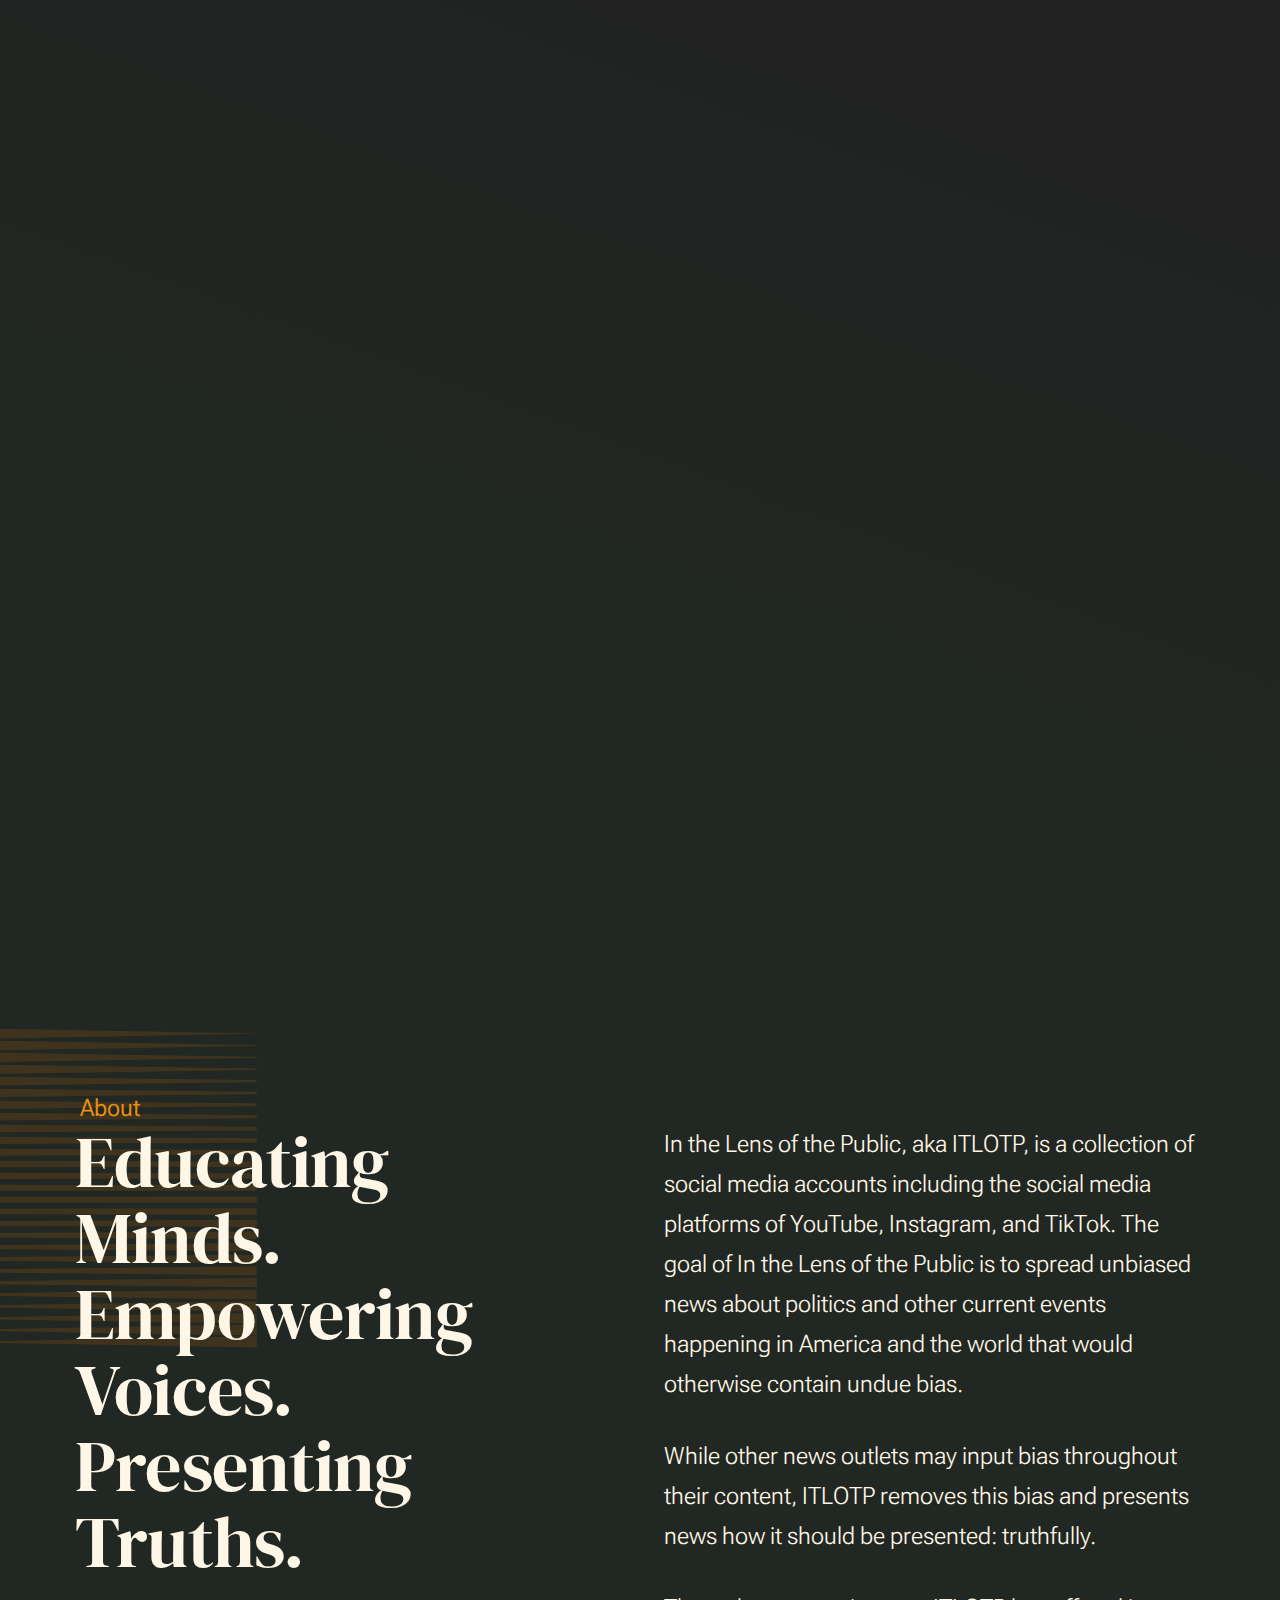
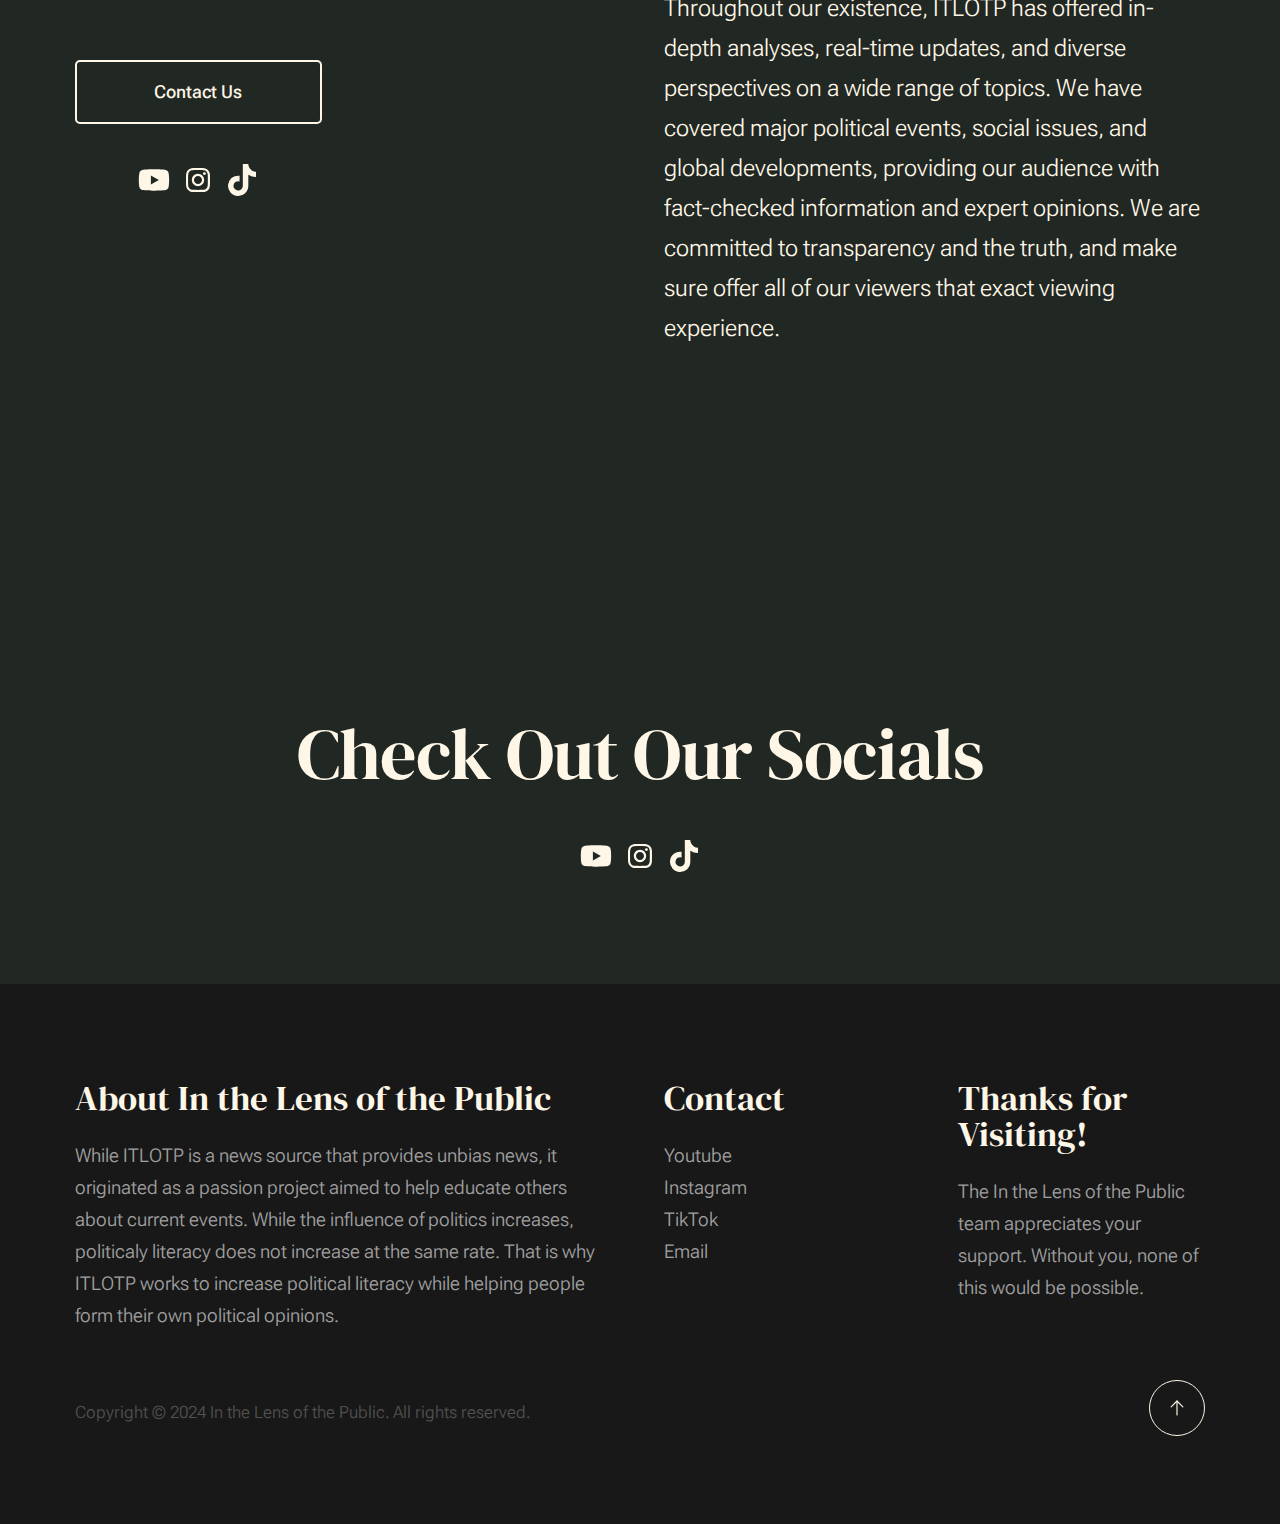
==== commit d192b0fb: "Add files via upload" ====
--- a/index.html
+++ b/index.html
@@ -47,7 +47,7 @@
     <div id="page" class="s-pagewrap ss-home">
 
 
-        <!-- # site header 
+       <!-- # site header 
         ================================================== -->
         <header class="s-header">
 
@@ -67,14 +67,15 @@
     
                     <ul class="s-header__menu-links">
                         <li><a href="index.html#about">About</a></li>
-                        <li><a href="index.html#videos">Videos</a></li>
-                        <li><a href="termscon.html">Terms and Conditions</a></li>
+                        <li><a href="videos.html">Videos</a></li>
+                        <li><a href="contact.html">Contact</a></li>
+                        <li><a href="terms-and-conditions.html">Terms and Conditions</a></li>4
                         <!-- <li><a href="contact.html">Contact</a></li> -->
                     </ul> <!-- s-header__menu-links -->
 
-                    <div class="s-header__contact">
+                    <!-- <div class="s-header__contact">
                         <a href="contact.html" class="btn btn--primary s-header__contact-btn">Contact</a>                        
-                    </div> <!-- s-header__contact -->
+                    </div> -->
     
                 </nav> <!-- end s-header__nav -->
 
@@ -115,7 +116,7 @@
                         </div> <!-- s-intro__content-media -->                      
 
                         <div class="s-intro__scroll-down">
-                            <a href="#about" class="smoothscroll">
+                            <a href="#about">
                                 <div class="scroll-icon">
                                     <svg xmlns="http://www.w3.org/2000/svg" viewBox="0 0 24 24" width="36" height="36" fill="none" stroke="#97b34a" stroke-width="1" stroke-linecap="round" stroke-linejoin="round">&lt;!--!  Atomicons Free 1.00 by @atisalab License - https://atomicons.com/license/ (Icons: CC BY 4.0) Copyright 2021 Atomicons --&gt;<polyline points="7 13 12 18 17 13"></polyline><line x1="12" y1="18" x2="12" y2="6"></line></svg>
                                 </div>
@@ -197,7 +198,7 @@
 
             <!-- expertise
             ----------------------------------------------- -->
-            <section id="videos" class="s-expertise">
+            <!-- <section id="videos" class="s-expertise">
 
                 <div class="row s-expertise__content width-sixteen-col">
                     <div class="column xl-12 grid-block grid-section-split">
@@ -206,38 +207,12 @@
                             <div class="text-pretitle">Videos</div>                           
                             <h2 class="text-display-title">
                             Check out some of our videos.
-                            </h2>     
+                            </h2>      -->
                             
                             <!-- <p class="lead">
                             Lorem ipsum dolor sit amet consectetur adipisicing elit. Laborum suscipit debitis quam dignissimos veritatis atque pariatur magnam obcaecati fugit reprehenderit vel numquam facere esse est deserunt, perferendis commodi voluptatem similique.
                             </p> -->
                         </div> <!-- end section-header -->
-
-                        <div class="s-expertise__content-main grid-section-split__primary">
-                            <div class="grid-list-items list-items show-ctr">
-                                <div class="grid-list-items__item list-items__item">
-                                    <div class="grid-list-items__title list-items__item-header">
-                                        <h3 class="list-items__item-title">YouTube Shorts</h3>
-                                    </div>
-                                    <div class="grid-list-items__text list-items__item-text">
-                                        <iframe width="458" height="815" src="https://www.youtube.com/embed/u7QA6MB18es" title="JD Vance Reacts to Harris Choosing Tim Walz as Her Running Mate #politics #us #trump #kamalaharris" frameborder="0" allow="accelerometer; autoplay; clipboard-write; encrypted-media; gyroscope; picture-in-picture; web-share" referrerpolicy="strict-origin-when-cross-origin" allowfullscreen></iframe>
-                                    </div>
-                                </div> <!-- list-item -->
-                                <br>
-                                <div class="grid-list-items__item list-items__item">
-                                    <div class="grid-list-items__title list-items__item-header">
-                                        <h3 class="list-items__item-title">TikTok</h3>
-                                    </div>
-                                    <div class="grid-list-items__text list-items__item-text">
-                                        <p>
-                                            <blockquote class="tiktok-embed" cite="https://www.tiktok.com/@inthelensofthepublic/video/7400495485640903979" data-video-id="7400495485640903979" style="max-width: 605px;min-width: 325px;" > <section> <a target="_blank" title="@inthelensofthepublic" href="https://www.tiktok.com/@inthelensofthepublic?refer=embed">@inthelensofthepublic</a> Kamala Harris&#39;s Running Mate, Tim Walz, said, during his first Rally held in Pennsylvania, that JD Vance wrote the foreword for Project 2025 and other things about JD Vance. <a title="politics" target="_blank" href="https://www.tiktok.com/tag/politics?refer=embed">#politics</a> <a title="like" target="_blank" href="https://www.tiktok.com/tag/like?refer=embed">#like</a> <a title="foryoupage" target="_blank" href="https://www.tiktok.com/tag/foryoupage?refer=embed">#foryoupage</a> <a title="news" target="_blank" href="https://www.tiktok.com/tag/news?refer=embed">#news</a> <a title="election2024" target="_blank" href="https://www.tiktok.com/tag/election2024?refer=embed">#Election2024</a> <a title="usa" target="_blank" href="https://www.tiktok.com/tag/usa?refer=embed">#usa</a> <a target="_blank" title="♬ original sound  - In the Lens of the Public" href="https://www.tiktok.com/music/original-sound-In-the-Lens-of-the-Public-7400498515266325290?refer=embed">♬ original sound  - In the Lens of the Public</a> </section> </blockquote> <script async src="https://www.tiktok.com/embed.js"></script>
-                                        </p>
-                                    </div>
-                                </div> <!-- list-expertise__item -->
-
-                            </div> <!-- grid-list-items -->
-                        </div> <!-- end s-expertise__content-main -->
-
                         <!-- <div class="s-expertise__content-btn grid-section-split__bottom">
                             <a href="services.html" class="btn btn--stroke u-fullwidth">View All Services</a> -->
                         </div> <!-- end s-about__content-btn -->
@@ -578,7 +553,7 @@
                 </div>
 
                 <div class="ss-go-top">
-                    <a class="smoothscroll" title="Back to Top" href="#top">
+                    <a title="Back to Top" href="#top">
                         <svg xmlns="http://www.w3.org/2000/svg" viewBox="0 0 24 24" width="36" height="36" fill="none" stroke="#ffffff" stroke-width="1" stroke-linecap="round" stroke-linejoin="round">&lt;!--!  Atomicons Free 1.00 by @atisalab License - https://atomicons.com/license/ (Icons: CC BY 4.0) Copyright 2021 Atomicons --&gt;<polyline points="17 11 12 6 7 11"></polyline><line x1="12" y1="18" x2="12" y2="6"></line></svg>
                     </a>
                 </div> <!-- end ss-go-top -->
--- a/css/styles.css
+++ b/css/styles.css
@@ -3751,7 +3751,7 @@
 .s-intro__content-pretitle,
 .s-intro__scroll-down {
 	transition-timing-function: cubic-bezier(0.28, 0.12, 0.22, 1);
-	transition-duration       : 0.9s;
+	transition-duration       : 0s;
 	transition-delay          : 0s;
 	opacity                   : 0;
 }
@@ -4747,4 +4747,9 @@
 
 html {
 	scroll-behavior: smooth;
+}
+
+.scroll-icon-color {
+	color:#000000 !important;
+	background-color: #000000;
 }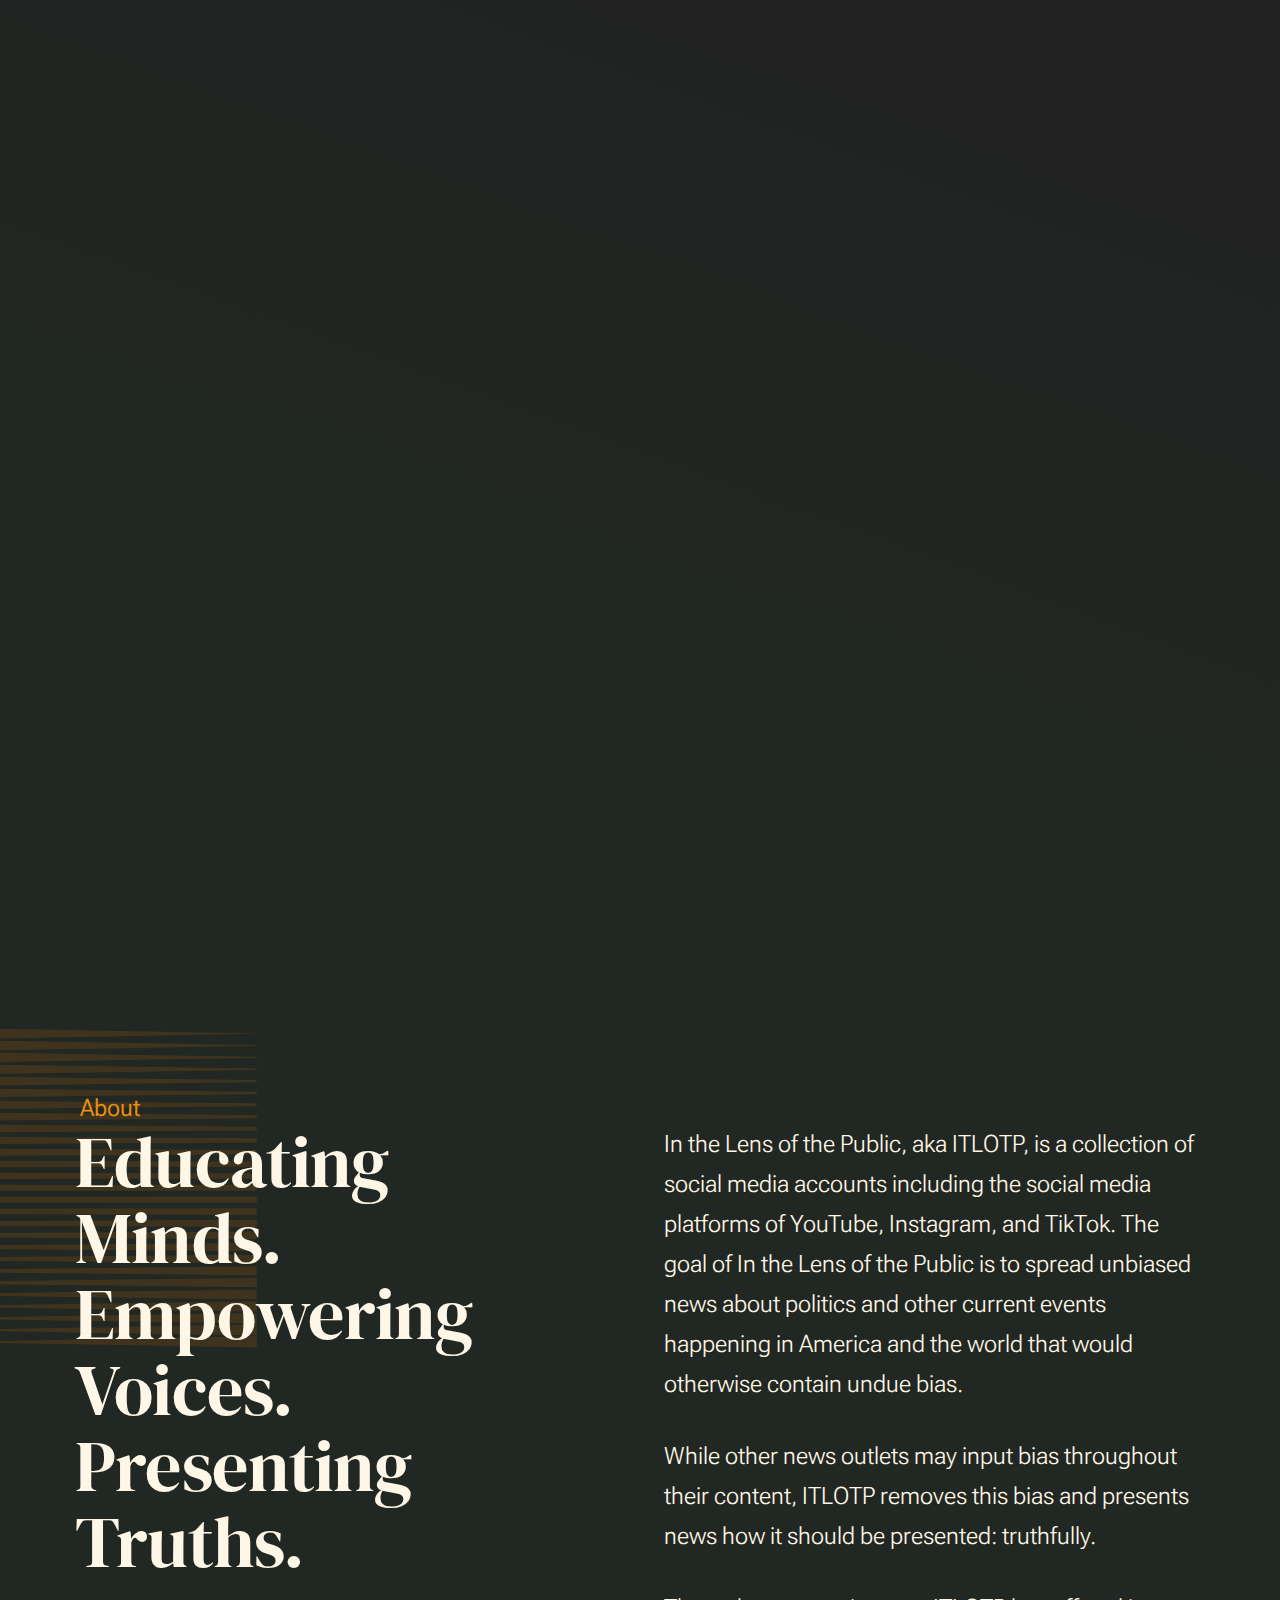
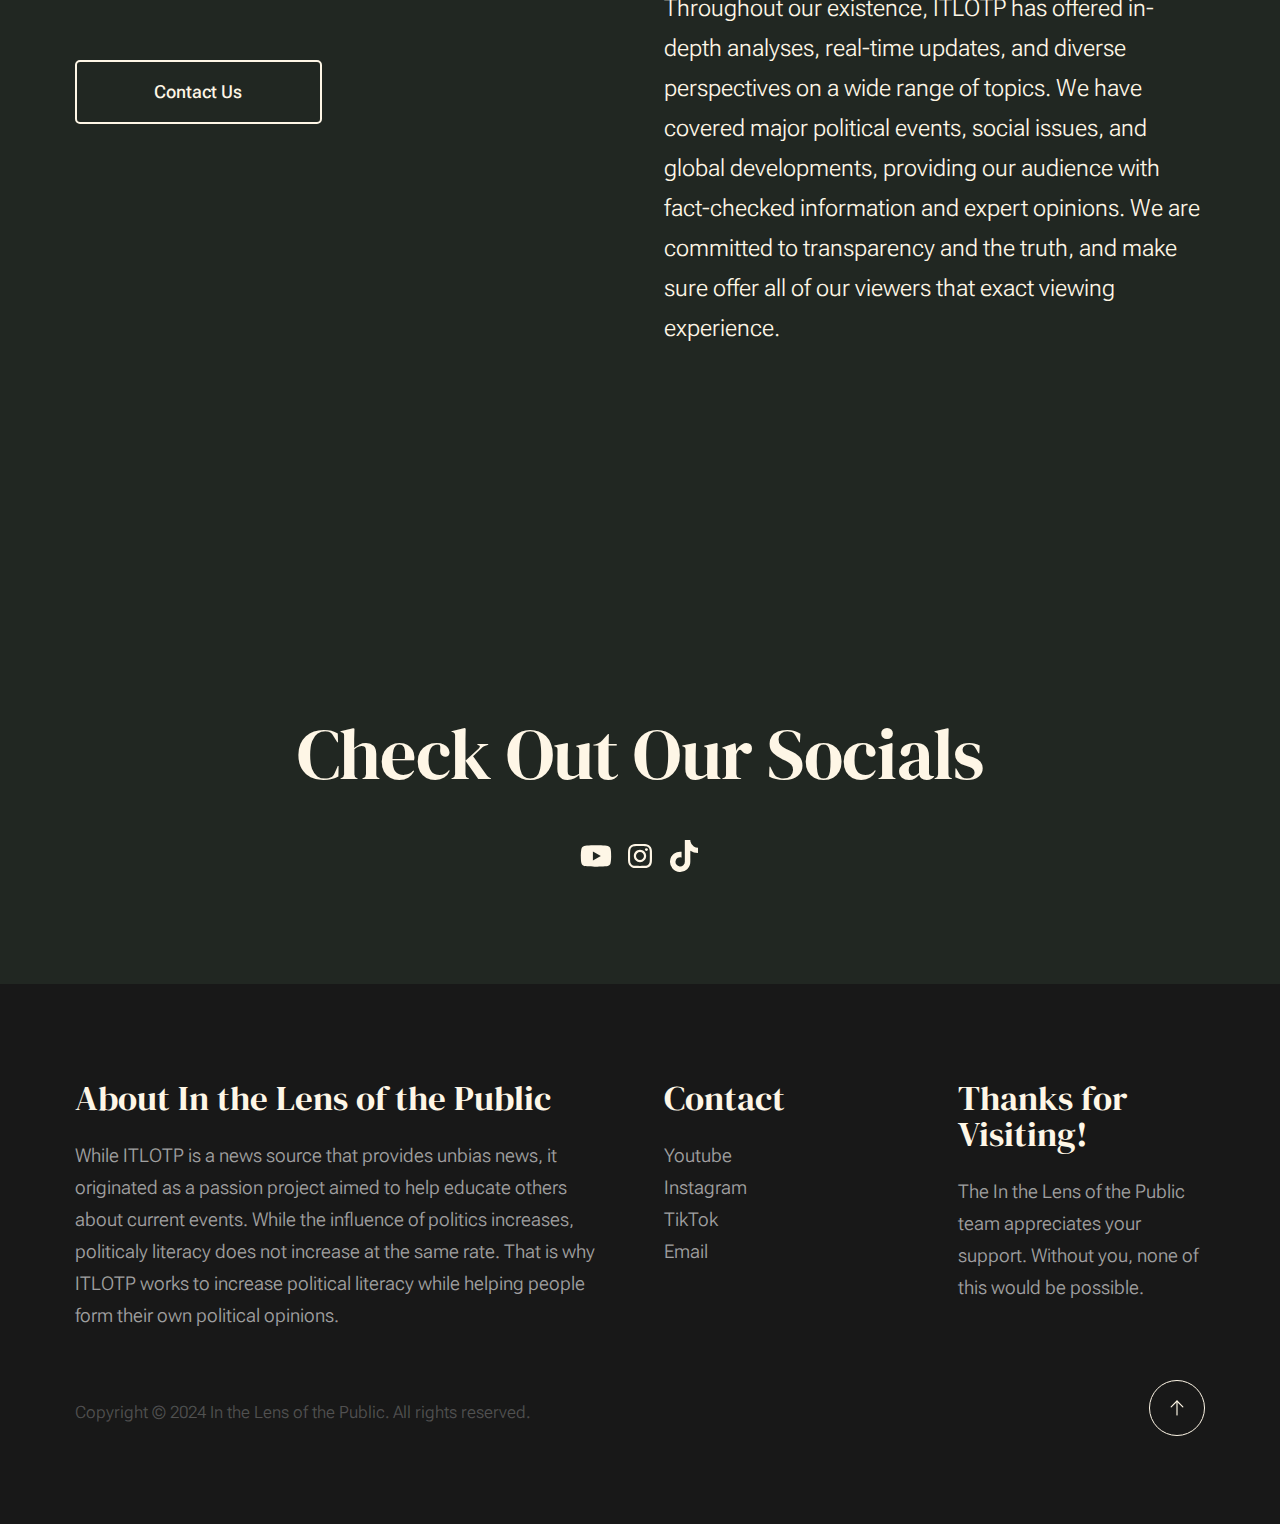
==== commit 23faf0bf: "Add files via upload" ====
--- a/index.html
+++ b/index.html
@@ -56,7 +56,7 @@
                 <div class="s-header__block">
                     <div class="s-header__logo">
                         <a class="logo" href="index.html">
-                            <img src="images/inthelensofthepublic_pfp-no-background.png" width="30px" alt="Homepage">
+                            <img src="images/inthelensofthepublic_pfp-no-background.png" alt="Homepage">
                         </a>
                     </div>
 
@@ -168,27 +168,6 @@
 
                         <div class="s-about__content-btn grid-section-split__bottom">
                             <a href="contact.html" class="btn btn--stroke u-fullwidth">Contact Us</a>
-
-                            <ul class="s-about__social social-list">
-                                <li>
-                                    <a href="https://www.youtube.com/@inthelensofthepublic" target="_blank">
-                                        <svg xmlns="http://www.w3.org/2000/svg" viewBox="0 0 576 512"><!--!Font Awesome Free 6.6.0 by @fontawesome - https://fontawesome.com License - https://fontawesome.com/license/free Copyright 2024 Fonticons, Inc.--><path d="M549.7 124.1c-6.3-23.7-24.8-42.3-48.3-48.6C458.8 64 288 64 288 64S117.2 64 74.6 75.5c-23.5 6.3-42 24.9-48.3 48.6-11.4 42.9-11.4 132.3-11.4 132.3s0 89.4 11.4 132.3c6.3 23.7 24.8 41.5 48.3 47.8C117.2 448 288 448 288 448s170.8 0 213.4-11.5c23.5-6.3 42-24.2 48.3-47.8 11.4-42.9 11.4-132.3 11.4-132.3s0-89.4-11.4-132.3zm-317.5 213.5V175.2l142.7 81.2-142.7 81.2z"/></svg>
-                                        <span class="u-screen-reader-text">Youtube</span>
-                                    </a>
-                                </li>
-                                <li>
-                                    <a href="https://www.instagram.com/inthelensofthepublic/" target="_blank">
-                                        <svg xmlns="http://www.w3.org/2000/svg" width="24" height="24" viewBox="0 0 24 24" style="fill:rgba(0, 0, 0, 1);transform:;-ms-filter:"><path d="M11.999,7.377c-2.554,0-4.623,2.07-4.623,4.623c0,2.554,2.069,4.624,4.623,4.624c2.552,0,4.623-2.07,4.623-4.624 C16.622,9.447,14.551,7.377,11.999,7.377L11.999,7.377z M11.999,15.004c-1.659,0-3.004-1.345-3.004-3.003 c0-1.659,1.345-3.003,3.004-3.003s3.002,1.344,3.002,3.003C15.001,13.659,13.658,15.004,11.999,15.004L11.999,15.004z"></path><circle cx="16.806" cy="7.207" r="1.078"></circle><path d="M20.533,6.111c-0.469-1.209-1.424-2.165-2.633-2.632c-0.699-0.263-1.438-0.404-2.186-0.42 c-0.963-0.042-1.268-0.054-3.71-0.054s-2.755,0-3.71,0.054C7.548,3.074,6.809,3.215,6.11,3.479C4.9,3.946,3.945,4.902,3.477,6.111 c-0.263,0.7-0.404,1.438-0.419,2.186c-0.043,0.962-0.056,1.267-0.056,3.71c0,2.442,0,2.753,0.056,3.71 c0.015,0.748,0.156,1.486,0.419,2.187c0.469,1.208,1.424,2.164,2.634,2.632c0.696,0.272,1.435,0.426,2.185,0.45 c0.963,0.042,1.268,0.055,3.71,0.055s2.755,0,3.71-0.055c0.747-0.015,1.486-0.157,2.186-0.419c1.209-0.469,2.164-1.424,2.633-2.633 c0.263-0.7,0.404-1.438,0.419-2.186c0.043-0.962,0.056-1.267,0.056-3.71s0-2.753-0.056-3.71C20.941,7.57,20.801,6.819,20.533,6.111z M19.315,15.643c-0.007,0.576-0.111,1.147-0.311,1.688c-0.305,0.787-0.926,1.409-1.712,1.711c-0.535,0.199-1.099,0.303-1.67,0.311 c-0.95,0.044-1.218,0.055-3.654,0.055c-2.438,0-2.687,0-3.655-0.055c-0.569-0.007-1.135-0.112-1.669-0.311 c-0.789-0.301-1.414-0.923-1.719-1.711c-0.196-0.534-0.302-1.099-0.311-1.669c-0.043-0.95-0.053-1.218-0.053-3.654 c0-2.437,0-2.686,0.053-3.655c0.007-0.576,0.111-1.146,0.311-1.687c0.305-0.789,0.93-1.41,1.719-1.712 c0.534-0.198,1.1-0.303,1.669-0.311c0.951-0.043,1.218-0.055,3.655-0.055c2.437,0,2.687,0,3.654,0.055 c0.571,0.007,1.135,0.112,1.67,0.311c0.786,0.303,1.407,0.925,1.712,1.712c0.196,0.534,0.302,1.099,0.311,1.669 c0.043,0.951,0.054,1.218,0.054,3.655c0,2.436,0,2.698-0.043,3.654H19.315z"></path></svg>
-                                        <span class="u-screen-reader-text">Instagram</span>
-                                    </a>
-                                </li>
-                                <li>
-                                    <a href="https://www.tiktok.com/@inthelensofthepublic/" target="_blank">
-                                        <svg xmlns="http://www.w3.org/2000/svg" viewBox="0 0 448 512"><!--!Font Awesome Free 6.6.0 by @fontawesome - https://fontawesome.com License - https://fontawesome.com/license/free Copyright 2024 Fonticons, Inc.--><path d="M448 209.9a210.1 210.1 0 0 1 -122.8-39.3V349.4A162.6 162.6 0 1 1 185 188.3V278.2a74.6 74.6 0 1 0 52.2 71.2V0l88 0a121.2 121.2 0 0 0 1.9 22.2h0A122.2 122.2 0 0 0 381 102.4a121.4 121.4 0 0 0 67 20.1z"/></svg>
-                                        <span class="u-screen-reader-text">TikTok</span>
-                                    </a>
-                                </li>
-                            </ul> <!-- end s-footer__social -->
                         </div> <!-- end s-about__content-btn -->
                     
                     </div> <!-- content-inner -->
--- a/css/styles.css
+++ b/css/styles.css
@@ -3639,7 +3639,7 @@
 }
 
 .s-intro__content-media {
-	grid-column : 12/-2;
+	grid-column : 12/-1;
 	grid-row    : span 2;
 	justify-self: end;
 	align-self  : center;
@@ -3751,7 +3751,7 @@
 .s-intro__content-pretitle,
 .s-intro__scroll-down {
 	transition-timing-function: cubic-bezier(0.28, 0.12, 0.22, 1);
-	transition-duration       : 0s;
+	transition-duration       : 0.9s;
 	transition-delay          : 0s;
 	opacity                   : 0;
 }
